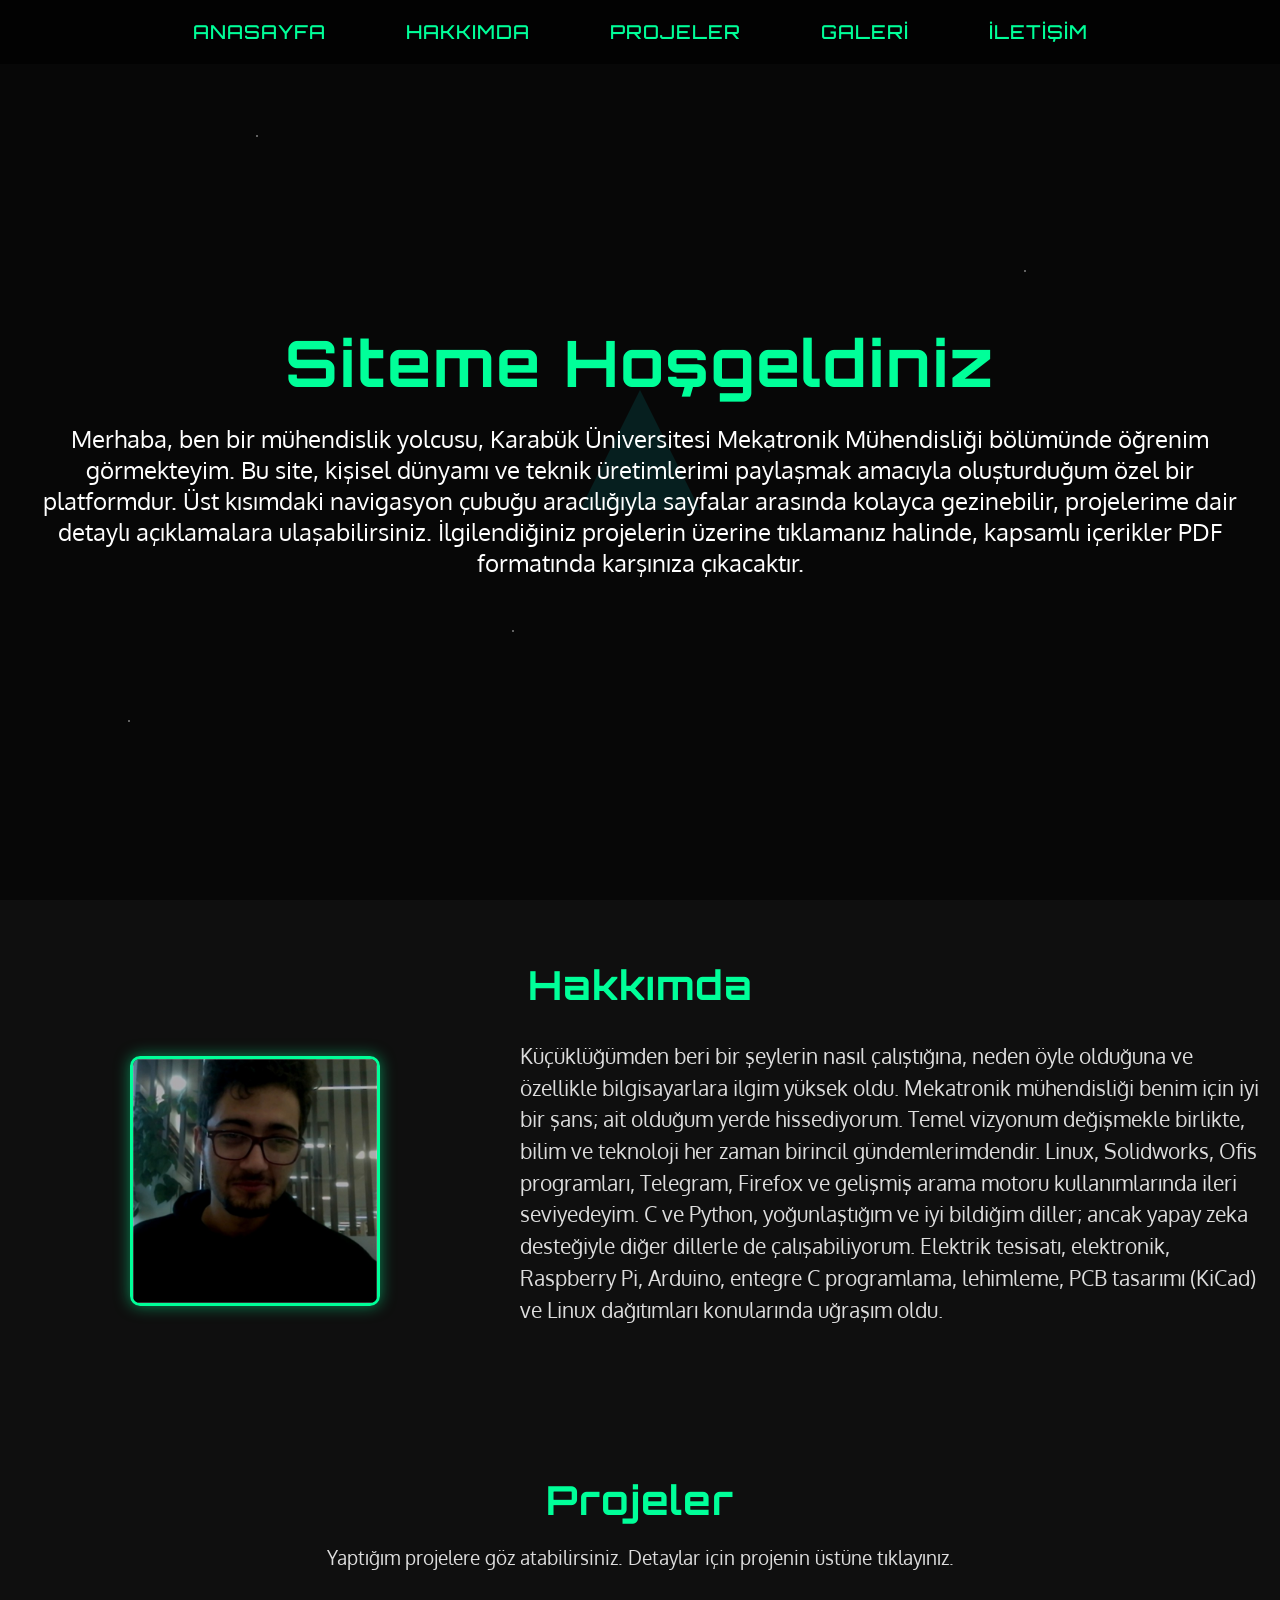
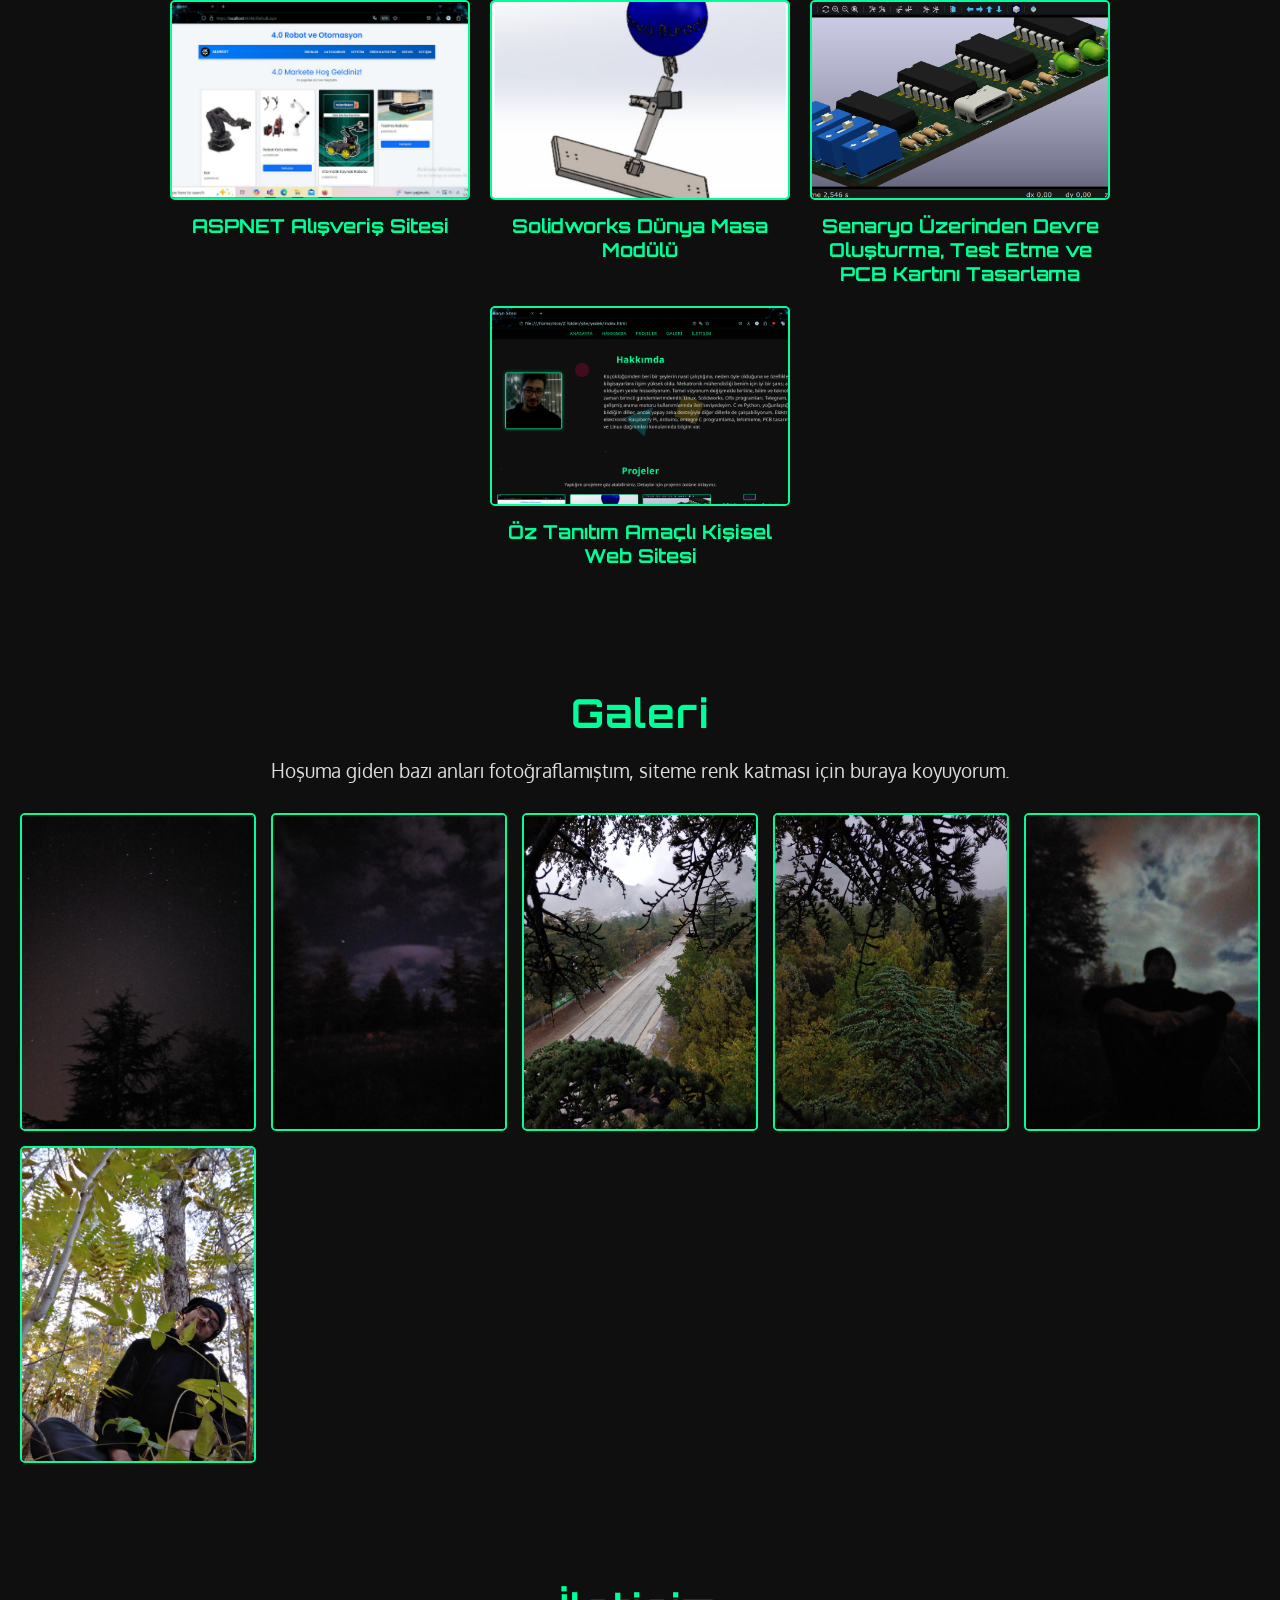
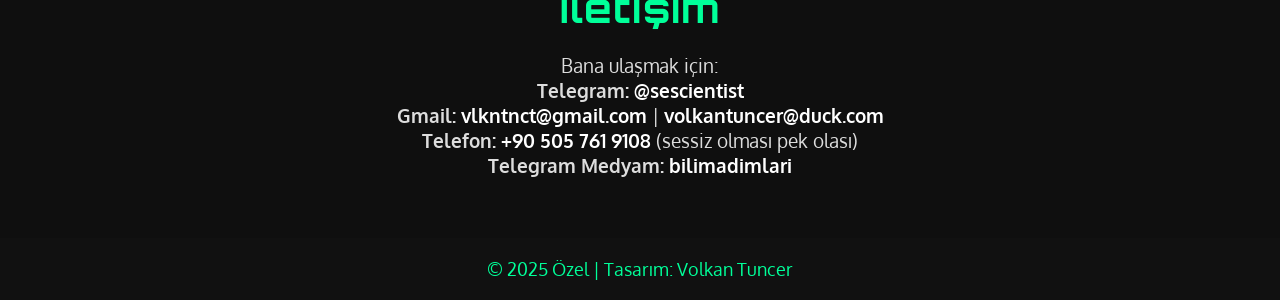
==== index.html @ f99bd0f8 "Update index.html k" ====
<!DOCTYPE html>
<html lang="tr">
<head>
  <meta charset="UTF-8">
  <meta name="viewport" content="width=device-width, initial-scale=1.0">
  <title>Volkanın Sitesi</title>
  <link rel="stylesheet" href="styles.css">
  <link href="https://fonts.googleapis.com/css2?family=Orbitron:wght@400;500;600&display=swap" rel="stylesheet">
  <link href="https://fonts.googleapis.com/css2?family=Oxygen:wght@400;700&display=swap" rel="stylesheet">

  <link rel="icon" type="image/png" href="/favicon-96x96.png" sizes="96x96" />
  <link rel="icon" type="image/svg+xml" href="/favicon.svg" />
  <link rel="shortcut icon" href="/favicon.ico" />
  <link rel="apple-touch-icon" sizes="180x180" href="/apple-touch-icon.png" />
  <link rel="manifest" href="/site.webmanifest" />

</head>

<body>
  <!-- Sabit arka plan -->
  <div class="background"></div>

  <!-- Particle Canvas: Ekstra hareketli efekt -->
  <canvas id="particle-canvas"></canvas>

  <!-- Yıldız efektleri -->
  <div class="stars-overlay">
    <div class="star" style="top: 15%; left: 20%;"></div>
    <div class="star" style="top: 30%; left: 80%;"></div>
    <div class="star" style="top: 70%; left: 40%;"></div>
    <div class="star" style="top: 50%; left: 60%;"></div>
    <div class="star" style="top: 80%; left: 10%;"></div>
  </div>

  <!-- Hareketli arka plan motifleri -->
  <div class="motif-container">
    <div class="motif motif1"></div>
    <div class="motif motif2"></div>
    <div class="motif motif3"></div>

    <div class="motif motif-triangle"></div>
  </div>

  <!-- Navigasyon Menüsü -->
  <nav class="navbar">
    <ul>
      <li><a href="#home">Anasayfa</a></li>
      <li><a href="#about">Hakkımda</a></li>
      <li><a href="#projects">Projeler</a></li>
      <li><a href="#gallery">Galeri</a></li>
      <li><a href="#contact">İletişim</a></li>
    </ul>
  </nav>

  <!-- İçerik Bölümleri -->
  <section id="home" class="hero-section">
    <div class="hero-content">
      <h1>Siteme Hoşgeldiniz</h1>
      <p>Merhaba, ben bir mühendislik yolcusu, Karabük Üniversitesi Mekatronik Mühendisliği bölümünde öğrenim görmekteyim. Bu site, kişisel dünyamı ve teknik üretimlerimi paylaşmak amacıyla oluşturduğum özel bir platformdur. Üst kısımdaki navigasyon çubuğu aracılığıyla sayfalar arasında kolayca gezinebilir, projelerime dair detaylı açıklamalara ulaşabilirsiniz. İlgilendiğiniz projelerin üzerine tıklamanız halinde, kapsamlı içerikler PDF formatında karşınıza çıkacaktır.</p>
    </div>
  </section>

  <section id="about" class="section">
    <div class="section-content">
      <h2>Hakkımda</h2>
      <div class="about-content">
        <div class="about-image">
          <img src="regular-me.png" alt="Regular Me">
        </div>
        <div class="about-text">
          <p>
            Küçüklüğümden beri bir şeylerin nasıl çalıştığına, neden öyle olduğuna ve özellikle bilgisayarlara ilgim yüksek oldu. Mekatronik mühendisliği benim için iyi bir şans; ait olduğum yerde hissediyorum. Temel vizyonum değişmekle birlikte, bilim ve teknoloji her zaman birincil gündemlerimdendir. Linux, Solidworks, Ofis programları, Telegram, Firefox ve gelişmiş arama motoru kullanımlarında ileri seviyedeyim. C ve Python, yoğunlaştığım ve iyi bildiğim diller; ancak yapay zeka desteğiyle diğer dillerle de çalışabiliyorum. Elektrik tesisatı, elektronik, Raspberry Pi, Arduino, entegre C programlama, lehimleme, PCB tasarımı (KiCad) ve Linux dağıtımları konularında uğraşım oldu.
          </p>
        </div>
      </div>
    </div>
  </section>

  <section id="projects" class="section">
    <div class="section-content">
      <h2>Projeler</h2>
      <p>Yaptığım projelere göz atabilirsiniz. Detaylar için projenin üstüne tıklayınız.</p>
      <div class="project-gallery">
        <div class="project-item">
          <a href="https://drive.google.com/file/d/1a4eEqXV9FGuMaSSOHsUudA26Zj7X0qdJ/view?usp=drive_link">
            <img src="project1.png" alt="Proje 1">
            <h3>ASPNET Alışveriş Sitesi</h3>
          </a>
        </div>
        <div class="project-item">
          <a href="https://drive.google.com/file/d/1s5BJAhkzm5b6BI0c7Kp7ggJG6ansThDJ/view?usp=drive_link">
            <img src="project2.png" alt="Proje 2">
            <h3>Solidworks Dünya Masa Modülü </h3>
          </a>
        </div>
        <div class="project-item">
          <a href="https://drive.google.com/file/d/1f4_LyKfQD4lauX7zIh-Dn9c8HvD6KTgF/view?usp=sharing">
            <img src="project3.png" alt="Proje 3">
            <h3>Senaryo Üzerinden Devre Oluşturma, Test Etme ve PCB Kartını Tasarlama</h3>
          </a>
        </div>
        <div class="project-item">
          <a href="">
            <img src="project4.png" alt="Proje 4">
            <h3>Öz Tanıtım Amaçlı Kişisel Web Sitesi</h3>
          </a>
        </div>
      </div>
    </div>
  </section>

  <section id="gallery" class="section">
    <div class="section-content">
      <h2>Galeri</h2>
      <p>Hoşuma giden bazı anları fotoğraflamıştım, siteme renk katması için buraya koyuyorum.</p>
      <div class="gallery-grid">
        <div class="gallery-item">
          <a href="gallery1.jpg" target="_blank">
            <img src="gallery1.jpg" alt="Galeri 1">
          </a>
        </div>
        <div class="gallery-item">
          <a href="gallery2.jpg" target="_blank">
            <img src="gallery2.jpg" alt="Galeri 2">
          </a>
        </div>
        <div class="gallery-item">
          <a href="gallery3.jpg" target="_blank">
            <img src="gallery3.jpg" alt="Galeri 3">
          </a>
        </div>
        <div class="gallery-item">
          <a href="gallery4.jpg" target="_blank">
            <img src="gallery4.jpg" alt="Galeri 4">
          </a>
        </div>
        <div class="gallery-item">
          <a href="gallery5.jpg" target="_blank">
            <img src="gallery5.jpg" alt="Galeri 5">
          </a>
        </div>
        <div class="gallery-item">
          <a href="gallery6.jpg" target="_blank">
            <img src="gallery6.jpg" alt="Galeri 6">
          </a>
        </div>
      </div>
    </div>
  </section>

  <section id="contact" class="section">
    <div class="section-content">
      <h2>İletişim</h2>
    <p>
      Bana ulaşmak için:<br>
      <strong>Telegram:</strong> <a href="https://t.me/sescientist" style="color: white; font-weight: bold;">@sescientist</a><br>
      <strong>Gmail:</strong> <a href="mailto:vlkntnct@gmail.com" style="color: white; font-weight: bold;">vlkntnct@gmail.com</a> | <a href="mailto:volkantuncer@duck.com" style="color: white; font-weight: bold;">volkantuncer@duck.com</a><br>
      <strong>Telefon:</strong> <a href="tel:+905057619108" style="color: white; font-weight: bold;">+90 505 761 9108</a> (sessiz olması pek olası)<br>

      <strong>Telegram Medyam:</strong> <a href="https://t.me/bilimadimlari" style="color: white; font-weight: bold;">bilimadimlari</a>
    </p>

    </div>
  </section>

  <footer>
    <p>&copy; 2025 Özel | Tasarım: Volkan Tuncer</p>
  </footer>

  <script src="scripts.js"></script>
</body>
</html>
---- styles.css ----
/* Genel Ayarlar */

html {
  scroll-behavior: smooth;
  overflow-x: hidden;


}
* {
  margin: 0;
  padding: 0;
  box-sizing: border-box;
}
body {

  background-color: #0f0f0f;
  font-family: 'Oxygen', sans-serif;

  color: #fff;
  overflow-x: hidden;
}
h1 {
  font-size: 2.5em; /* İstediğiniz boyutu buraya yazın */
  font-size: 2.5em; /* Boyutu ayarlayın */
  padding: 0 20px; /* Kenar boşlukları ekleyin */
  margin: 0; /* Varsayılan margin'i sıfırlayın */
  overflow: hidden; /* Taşmayı önlemek için */
}
h1, h2, h3, h4, h5, h6 {
  font-family: 'Orbitron', sans-serif; /* Orbitron fontu kullanılıyor */
}
.navbar {

  overflow-x: auto;
  white-space: nowrap;
  -webkit-overflow-scrolling: touch;
  background-color: rgba(0, 0, 0, 0.7); /* Gerekirse arka plan *

  position: fixed;
  top: 0;
  left: 0;
  width: 100%;
  background-color: rgba(0, 0, 0, 0.7);
  padding: 10px 20px; /* Yeterli padding ekleyin */
  z-index: 10;
  overflow: hidden; /* Taşmayı önlemek için *//
}

.navbar ul {

  display: inline-flex;
  padding: 0;
  margin: 0;
  list-style: none;
}

.navbar li {
  flex: 0 0 auto;
  padding: 10px 20px;
}


.navbar a {
  color: white;
  text-decoration: none;
  font-family: 'Orbitron', sans-serif; /* Orbitron fontu kullanılıyor */
  font-weight: 500;
}

/* Katman Sıralaması:
 *  Arka plan: -4, Partiküller: -3, Yıldızlar: -2, Motifler: -1 */
.gallery-card {
  transition: transform 0.3s ease, z-index 0s;
  cursor: pointer;
  z-index: 1;
}
a {
  text-decoration: none;
}
/* Gallery Item Hover Effect */
img {
  transition: transform 0.3s ease; /* Efekt süresi */
}

img:hover {
  transform: scale(1.1); /* Resmi %10 büyütme */
  cursor: pointer; /* Fareyi üzerine getirdiğinizde el simgesi */
}


.gallery-card.expanded {
  transform: scale(1.7);
  z-index: 999;
}
.background {
  position: fixed;
  top: 0;
  left: 0;
  width: 100%;
  height: 100%;
  background: url('cyberpunk-background.jpg') no-repeat center center/cover;
  filter: blur(8px);
  z-index: -4;
}
#particle-canvas {
position: fixed;
top: 0;
left: 0;
width: 100%;
height: 100%;
z-index: -3;
}
.stars-overlay {
  position: fixed;
  top: 0;
  left: 0;
  width: 100%;
  height: 100%;
  pointer-events: none;
  z-index: -2;
  background: transparent;
}
.star {
  position: absolute;
  width: 2px;
  height: 2px;
  background-color: white;
  border-radius: 50%;
}

/* Hareketli Motifler */
.motif-container {
  position: fixed;
  top: 0;
  left: 0;
  width: 100%;
  height: 100%;
  pointer-events: none;
  z-index: -1;
}
.motif {
  position: absolute;
  opacity: 0.2;
}

/* Motif animasyonları: */
.motif1 {
  width: 80px;
  height: 80px;
  border: 2px solid #ff99cc;
  border-radius: 50%;/* Çember */
  top: 10%;
  left: -100px;
  animation: moveMotif1 25s linear infinite;
}
@keyframes moveMotif1 {
  0% { transform: translateX(0); }
  50% { transform: translateX(120vw) scale(1.1); }
  100% { transform: translateX(0) scale(1); }
}
/* (Diğer motif animasyonlarını renk geçişleri, ölçek ve döndürme efektleri ekleyerek çeşitlendirebilirsiniz) */
.motif2 {
  width: 60px;
  height: 60px;
  background-color: #ff0066;
  border-radius: 50%; /* Daire */
  top: 20%;
  left: -60px;
  animation: moveMotif2 30s linear infinite;
}
@keyframes moveMotif2 {
  0% { transform: translateX(0); }
  50% { transform: translateX(120vw) scale(1.2); }
  100% { transform: translateX(0) scale(1); }
}

.motif3 {
  width: 100px;
  height: 100px;
  background-color: #ffcc00;
  border-radius: 0; /* Kare */
  top: 40%;
  left: -100px;
  animation: moveMotif3 20s linear infinite;
}
@keyframes moveMotif3 {
  0% { transform: translateX(0); }
  50% { transform: translateX(120vw) rotate(360deg); }
  100% { transform: translateX(0); }
}

.motif4 {
  width: 80px;
  height: 80px;
  background-color: #00ccff;
  border-radius: 50%; /* Yuvarlak */
  top: 60%;
  left: -80px;
  animation: moveMotif4 25s linear infinite;
}
.motif-triangle {
  width: 120px;
  height: 120px;
  background: #00ffff;
  clip-path: polygon(50% 0%, 100% 100%, 0% 100%);/* Üçgen */
  position: absolute;
  top: 50%;
  left: 50%;
  transform: translate(-50%, -50%) rotate(0deg);
  animation: rotateTriangle 5s linear infinite;
  pointer-events: none;
  filter: drop-shadow(0 0 10px rgba(0, 255, 153, 0.8))
  drop-shadow(0 0 20px rgba(0, 255, 153, 0.6))
  drop-shadow(0 0 30px rgba(0, 255, 153, 0.4)); /* Neon ışık efekti */
  transform-origin: 50% 66.67%;
}

@keyframes rotateTriangle {
  0% { transform: translate(-50%, -50%) rotate(0deg); }
  100% { transform: translate(-50%, -50%) rotate(360deg); }
}


/* Navigasyon Menüsü */
/* Navigasyon Menüsü */
.navbar {
  position: fixed;
  top: 0;
  left: 0;
  width: 100%;
  background-color: rgba(0, 0, 0, 0.7);
  padding: 10px;
  z-index: 10;
  overflow-x: auto; /* Yatay kaydırma çubuğu */
  scrollbar-width: thin;
  scrollbar-color: #00ff99 transparent;
}

.navbar ul {
  display: flex;
  justify-content: center; /* Masaüstünde ortalı tut */
  list-style: none;
  white-space: nowrap;     /* Satır atlamayı engeller */
  flex-wrap: nowrap;       /* Alt satıra geçmesin */
  min-width: max-content;  /* Tüm içeriği kapsasın */
  margin: 0 auto;          /* Ortalamayı destekle */
}

.navbar ul li {
  margin: 0 20px;
  min-width: max-content; /* "Hakkımda" gibi uzun yazılar kırpılmasın */
}

.navbar ul li a {
  display: inline-block;
  color: #00ff99;
  text-decoration: none;
  font-size: 1.2em;
  text-transform: uppercase;
  letter-spacing: 1px;
  transition: color 0.3s;
  white-space: nowrap; /* Yazı tek satırda kalsın */
  overflow: visible;
}

.navbar ul li a:hover {
  color: #fff;
}


/* Hero Bölümü */
.hero-section {
  height: 100vh;
  display: flex;
  justify-content: center;
  align-items: center;
  text-align: center;
  background: rgba(0, 0, 0, 0.5);
  padding: 40px;
  opacity: 0;
  transform: translateY(50px);
  animation: fadeInUp 1.5s forwards;
}

.hero-content h1 {
  font-size: 4em;
  color: #00ff99;
  letter-spacing: 2px;
}

.hero-content p {
  font-size: 1.5em;
  color: #fff;
  margin-top: 20px;
}

/* Mobil cihazlar için ayarlamalar */
@media (max-width: 768px) {
  .hero-section {
    padding: 20px; /* Daha az padding */
  }

  .hero-content h1 {
    font-size: 2.5em; /* Daha küçük başlık boyutu */
  }

  .hero-content p {
    font-size: 1.3em; /* Daha küçük paragraf boyutu */
  }
}

@media (max-width: 480px) {
  .hero-content h1 {
    font-size: 2.5em; /* Daha da küçük başlık boyutu */
  }

  .hero-content p {
    font-size: 1.3em; /* Daha da küçük paragraf boyutu */
  }
}

/* Diğer Sayfa Bölümleri */
.section {
  padding: 60px 20px;
  text-align: center;
  opacity: 0;
  transform: translateY(30px);
  animation: fadeInSection 1.5s forwards;
  animation-delay: 0.3s;
}
.section h2 {
  font-size: 2.5em;
  color: #00ff99;
  margin-bottom: 20px;
  letter-spacing: 1px;
}
.section p {
  font-size: 1.2em;
  color: #ddd;
}

/* Footer */
footer {
  padding: 20px;
  text-align: center;
  background-color: #111;
  color: #00ff99;
  font-size: 1.1em;
}

/* Geçiş Animasyonları */
@keyframes fadeInUp {
  from { opacity: 0; transform: translateY(50px); }
  to { opacity: 1; transform: translateY(0); }
}
@keyframes fadeInSection {
  from { opacity: 0; transform: translateY(30px); }
  to { opacity: 1; transform: translateY(0); }
}

/* Pulse Animasyonu */
@keyframes keyPulse {
  0% { transform: scale(1); opacity: 1; }
  50% { transform: scale(1.05); opacity: 0.8; }
  100% { transform: scale(1); opacity: 1; }
}
body.key-press {
  animation: keyPulse 0.3s ease-out;
}

/* About Bölümü: Resim ve Metin Yan Yana */
.about-content {
  display: flex;
  flex-wrap: wrap;
  justify-content: center;
  align-items: center;
  gap: 30px;
  margin: 30px 0;
}
.about-image {
  flex: 1 1 250px;
  text-align: center;
}
.about-image img {
  width: 250px;
  border: 3px solid #00ff99;
  border-radius: 10px;
  box-shadow: 0 0 15px rgba(0, 255, 153, 0.5);
}
.about-text {
  flex: 2 1 300px;
  text-align: left;
  font-size: 1.1em;
  line-height: 1.5;
}

/* Proje Galerisi */
.project-gallery {
  display: flex;
  justify-content: center;
  flex-wrap: wrap;
  gap: 20px;
  margin-top: 30px;
}
.project-image {
  width: 300px;
  height: 200px;
  overflow: hidden;
  border: 2px solid #00ff99;
  border-radius: 5px;
}
.project-image img {
  width: 100%;
  height: 100%;
  object-fit: cover;
}

/* Galeri Bölümü */
.gallery-grid {
  display: grid;
  grid-template-columns: repeat(auto-fit, minmax(200px, 1fr));
  gap: 15px;
  margin-top: 30px;
}
.gallery-item {
  overflow: hidden;
  border: 2px solid #00ff99;
  border-radius: 5px;
}
.gallery-item img {
  width: 100%;
  height: 100%;
  object-fit: cover;
}


.project-gallery {
  display: flex;
  justify-content: center;
  flex-wrap: wrap;
  gap: 20px;
  margin-top: 30px;
}
.project-item {
  width: 300px;
  text-align: center;
}
.project-item img {
  width: 100%;
  height: 200px;
  object-fit: cover;
  border: 2px solid #00ff99;
  border-radius: 5px;
}
.project-item h3 {
  margin-top: 10px;
  color: #00ff99;
  font-size: 1.2em;
}

/* Sayfadaki tüm <a> etiketlerine hover efekti ekle */
/* Sayfadaki tüm <a> etiketlerine hover efekti ekle */
a:hover {

  text-shadow: 0 0 10px #ffaaaa;
}
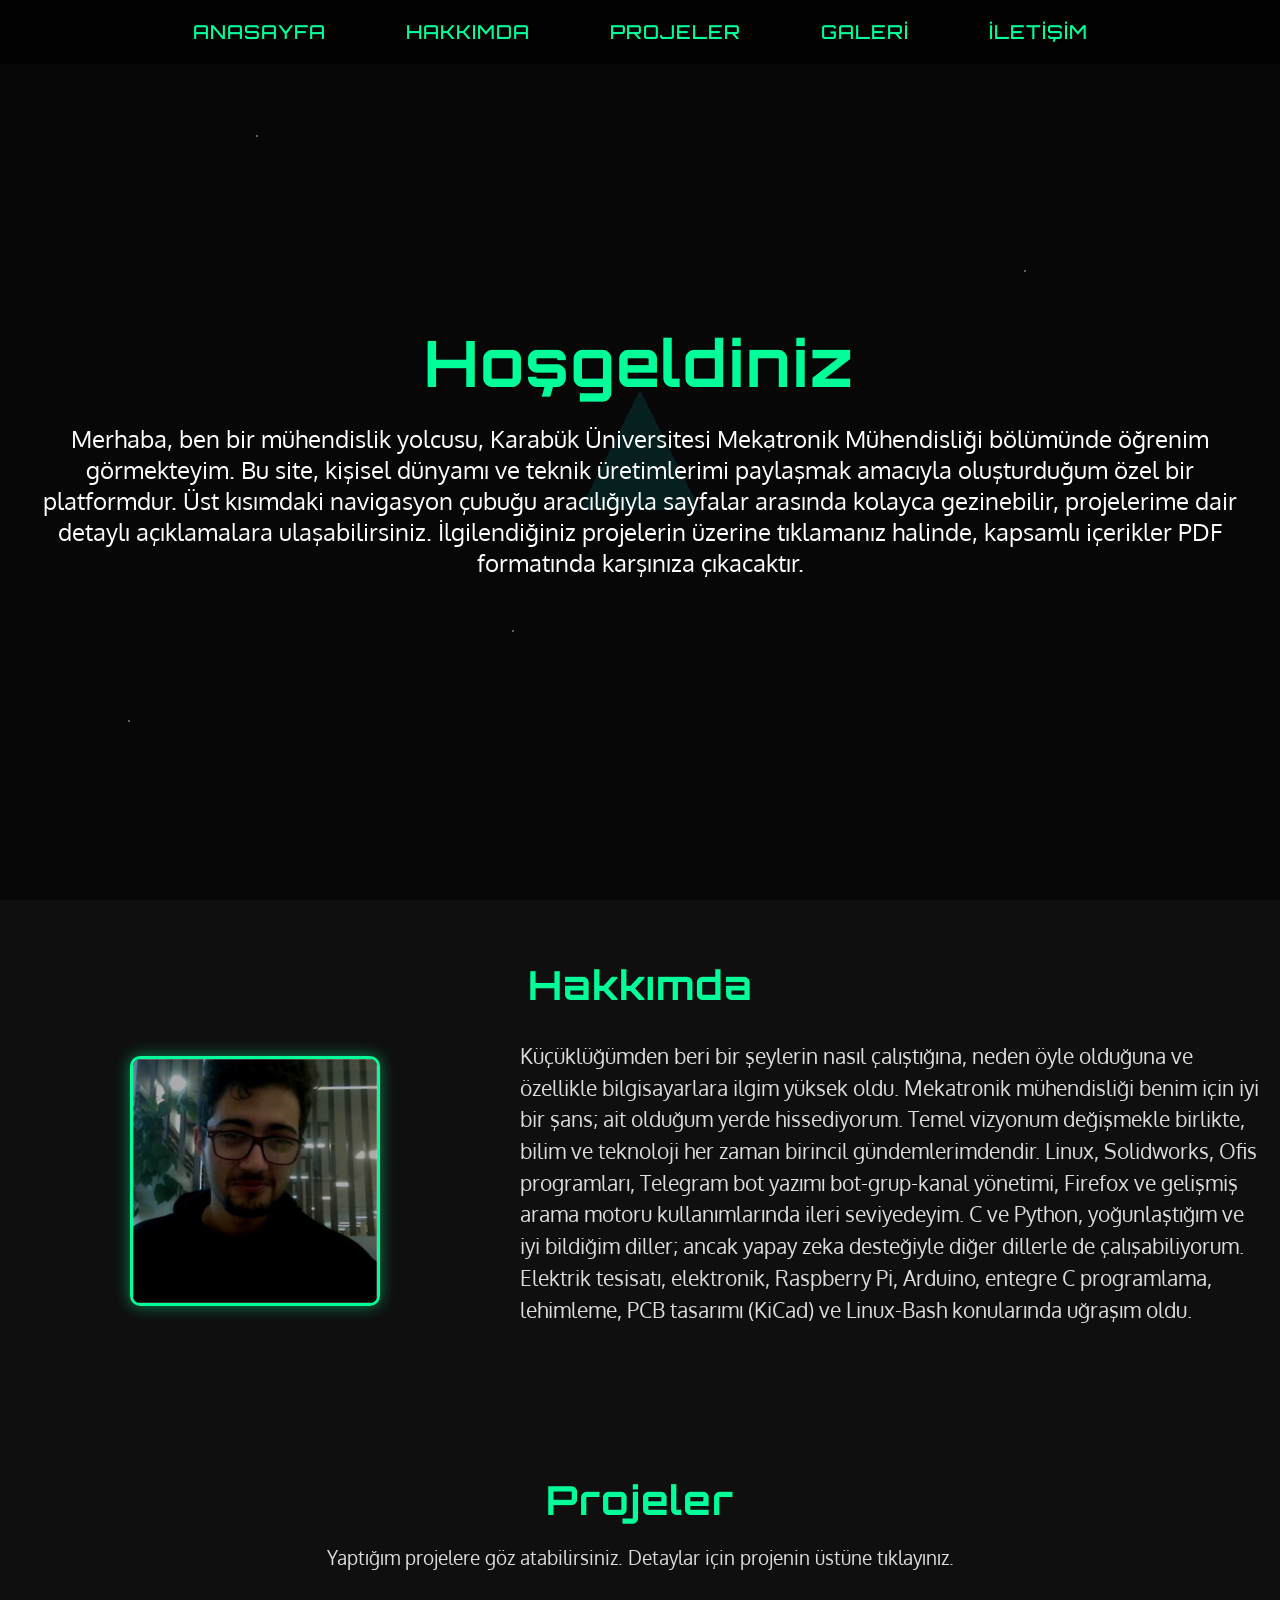
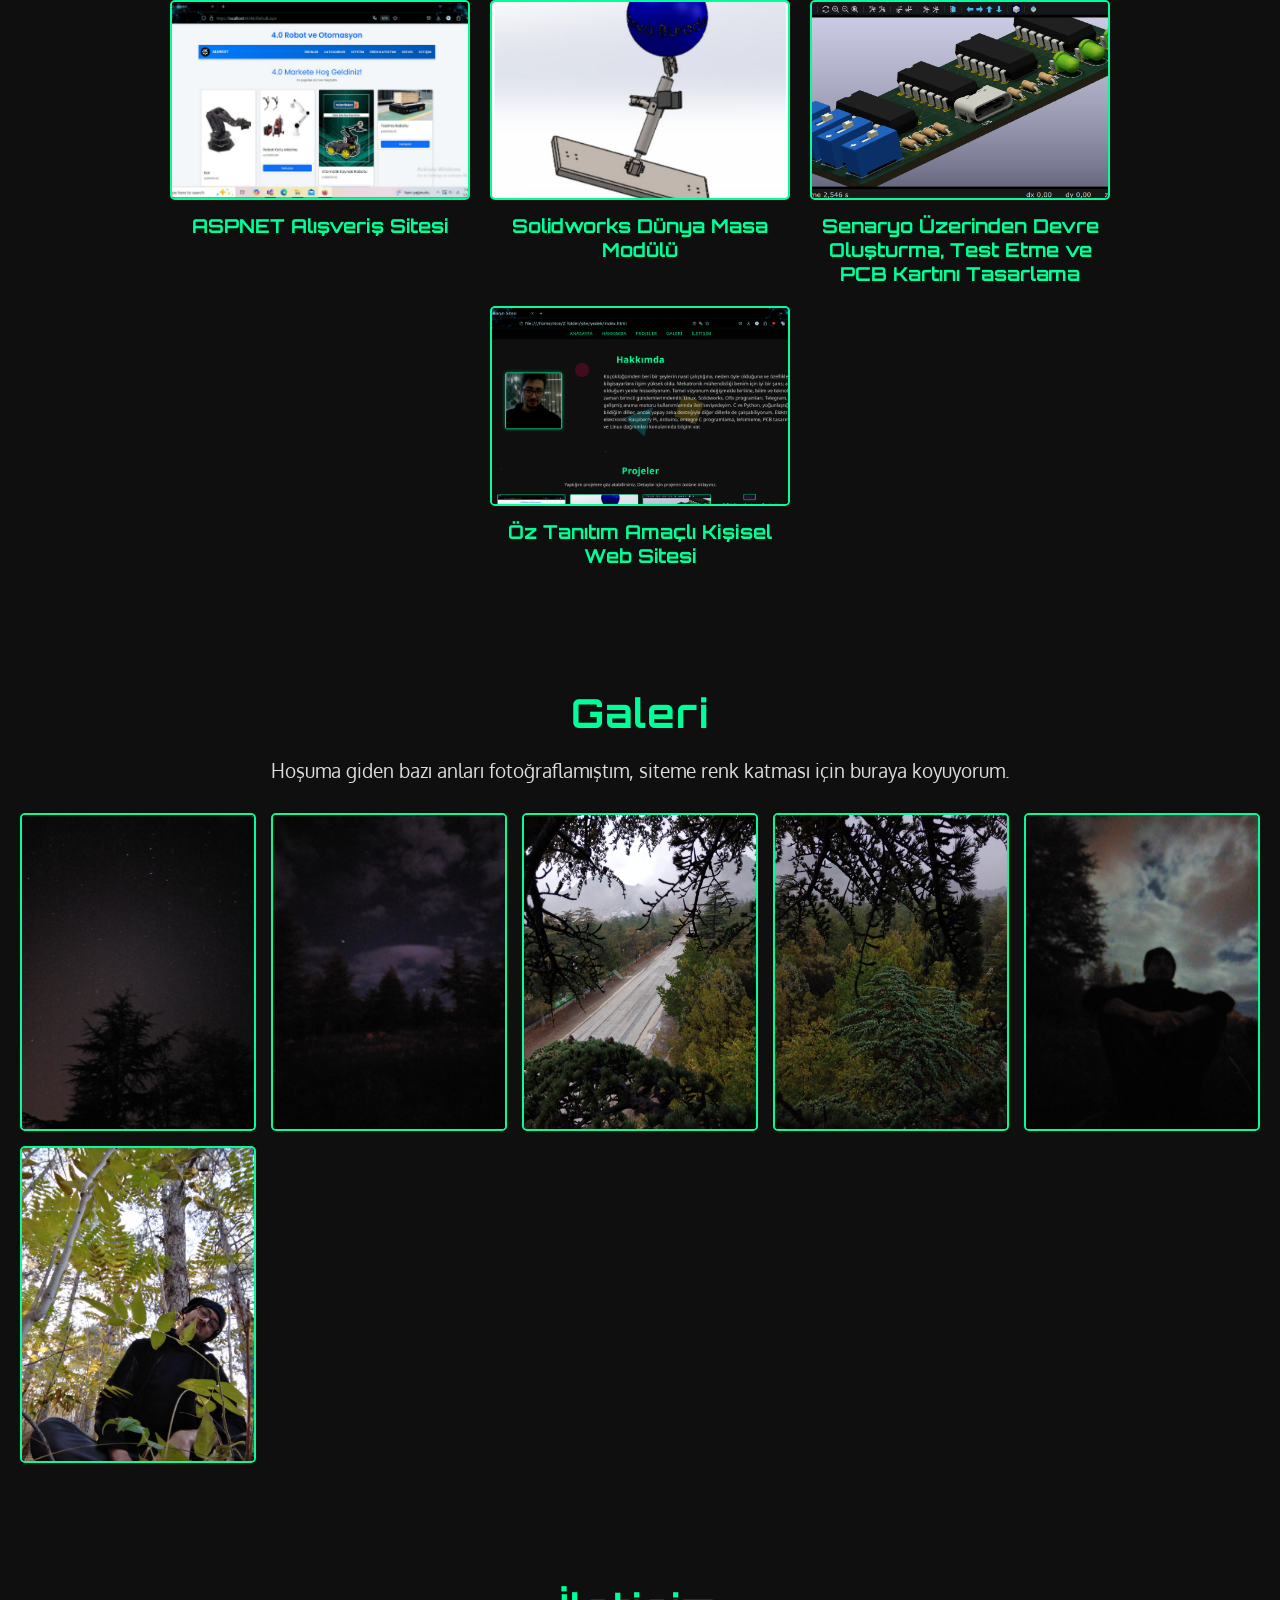
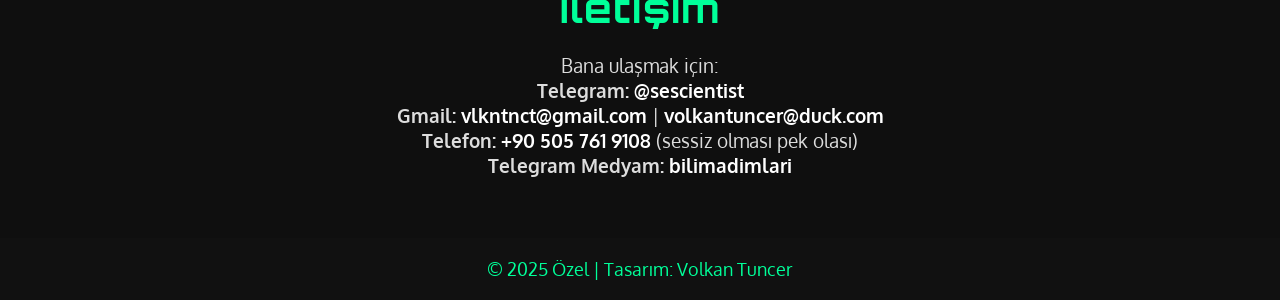
==== commit b78e143e: "Update index.html" ====
--- a/index.html
+++ b/index.html
@@ -55,7 +55,7 @@
   <!-- İçerik Bölümleri -->
   <section id="home" class="hero-section">
     <div class="hero-content">
-      <h1>Siteme Hoşgeldiniz</h1>
+      <h1>Hoşgeldiniz</h1>
       <p>Merhaba, ben bir mühendislik yolcusu, Karabük Üniversitesi Mekatronik Mühendisliği bölümünde öğrenim görmekteyim. Bu site, kişisel dünyamı ve teknik üretimlerimi paylaşmak amacıyla oluşturduğum özel bir platformdur. Üst kısımdaki navigasyon çubuğu aracılığıyla sayfalar arasında kolayca gezinebilir, projelerime dair detaylı açıklamalara ulaşabilirsiniz. İlgilendiğiniz projelerin üzerine tıklamanız halinde, kapsamlı içerikler PDF formatında karşınıza çıkacaktır.</p>
     </div>
   </section>
@@ -69,7 +69,7 @@
         </div>
         <div class="about-text">
           <p>
-            Küçüklüğümden beri bir şeylerin nasıl çalıştığına, neden öyle olduğuna ve özellikle bilgisayarlara ilgim yüksek oldu. Mekatronik mühendisliği benim için iyi bir şans; ait olduğum yerde hissediyorum. Temel vizyonum değişmekle birlikte, bilim ve teknoloji her zaman birincil gündemlerimdendir. Linux, Solidworks, Ofis programları, Telegram, Firefox ve gelişmiş arama motoru kullanımlarında ileri seviyedeyim. C ve Python, yoğunlaştığım ve iyi bildiğim diller; ancak yapay zeka desteğiyle diğer dillerle de çalışabiliyorum. Elektrik tesisatı, elektronik, Raspberry Pi, Arduino, entegre C programlama, lehimleme, PCB tasarımı (KiCad) ve Linux dağıtımları konularında uğraşım oldu.
+            Küçüklüğümden beri bir şeylerin nasıl çalıştığına, neden öyle olduğuna ve özellikle bilgisayarlara ilgim yüksek oldu. Mekatronik mühendisliği benim için iyi bir şans; ait olduğum yerde hissediyorum. Temel vizyonum değişmekle birlikte, bilim ve teknoloji her zaman birincil gündemlerimdendir. Linux, Solidworks, Ofis programları, Telegram bot yazımı bot-grup-kanal yönetimi, Firefox ve gelişmiş arama motoru kullanımlarında ileri seviyedeyim. C ve Python, yoğunlaştığım ve iyi bildiğim diller; ancak yapay zeka desteğiyle diğer dillerle de çalışabiliyorum. Elektrik tesisatı, elektronik, Raspberry Pi, Arduino, entegre C programlama, lehimleme, PCB tasarımı (KiCad) ve Linux-Bash konularında uğraşım oldu.
           </p>
         </div>
       </div>
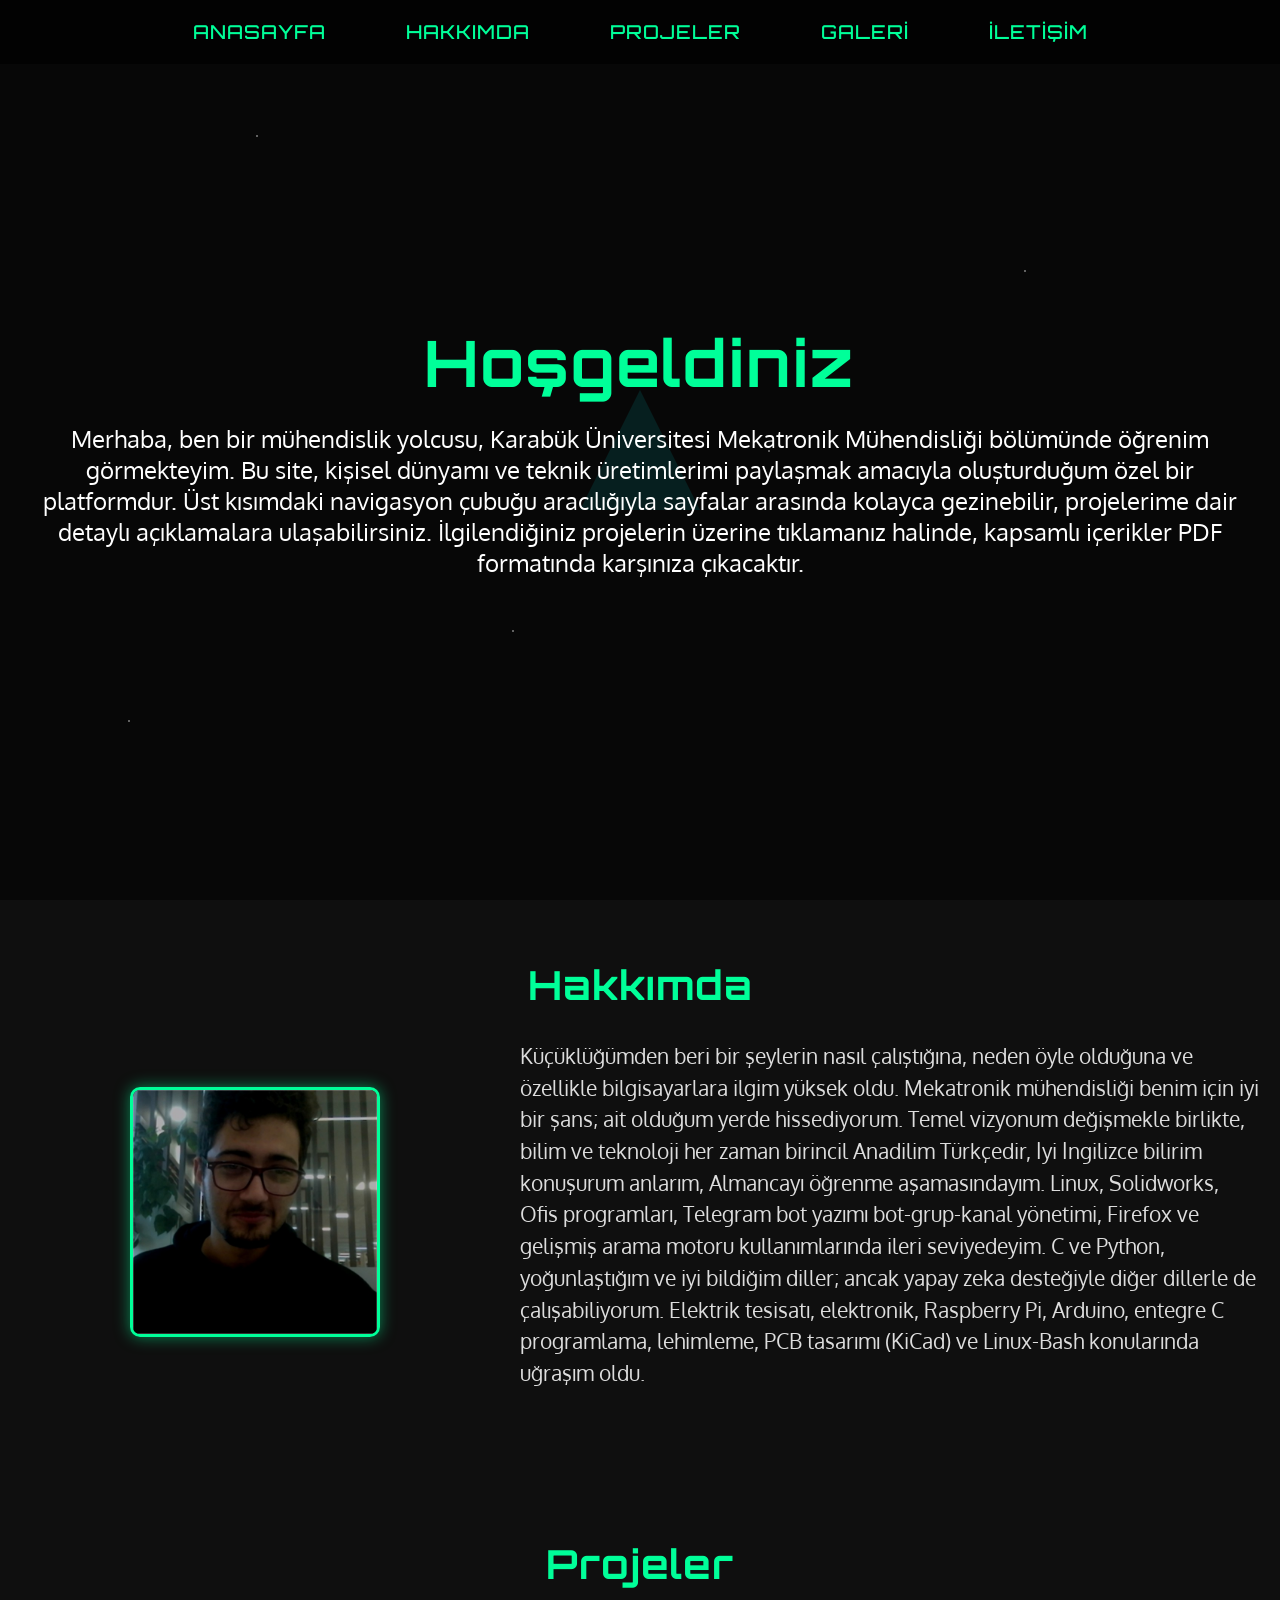
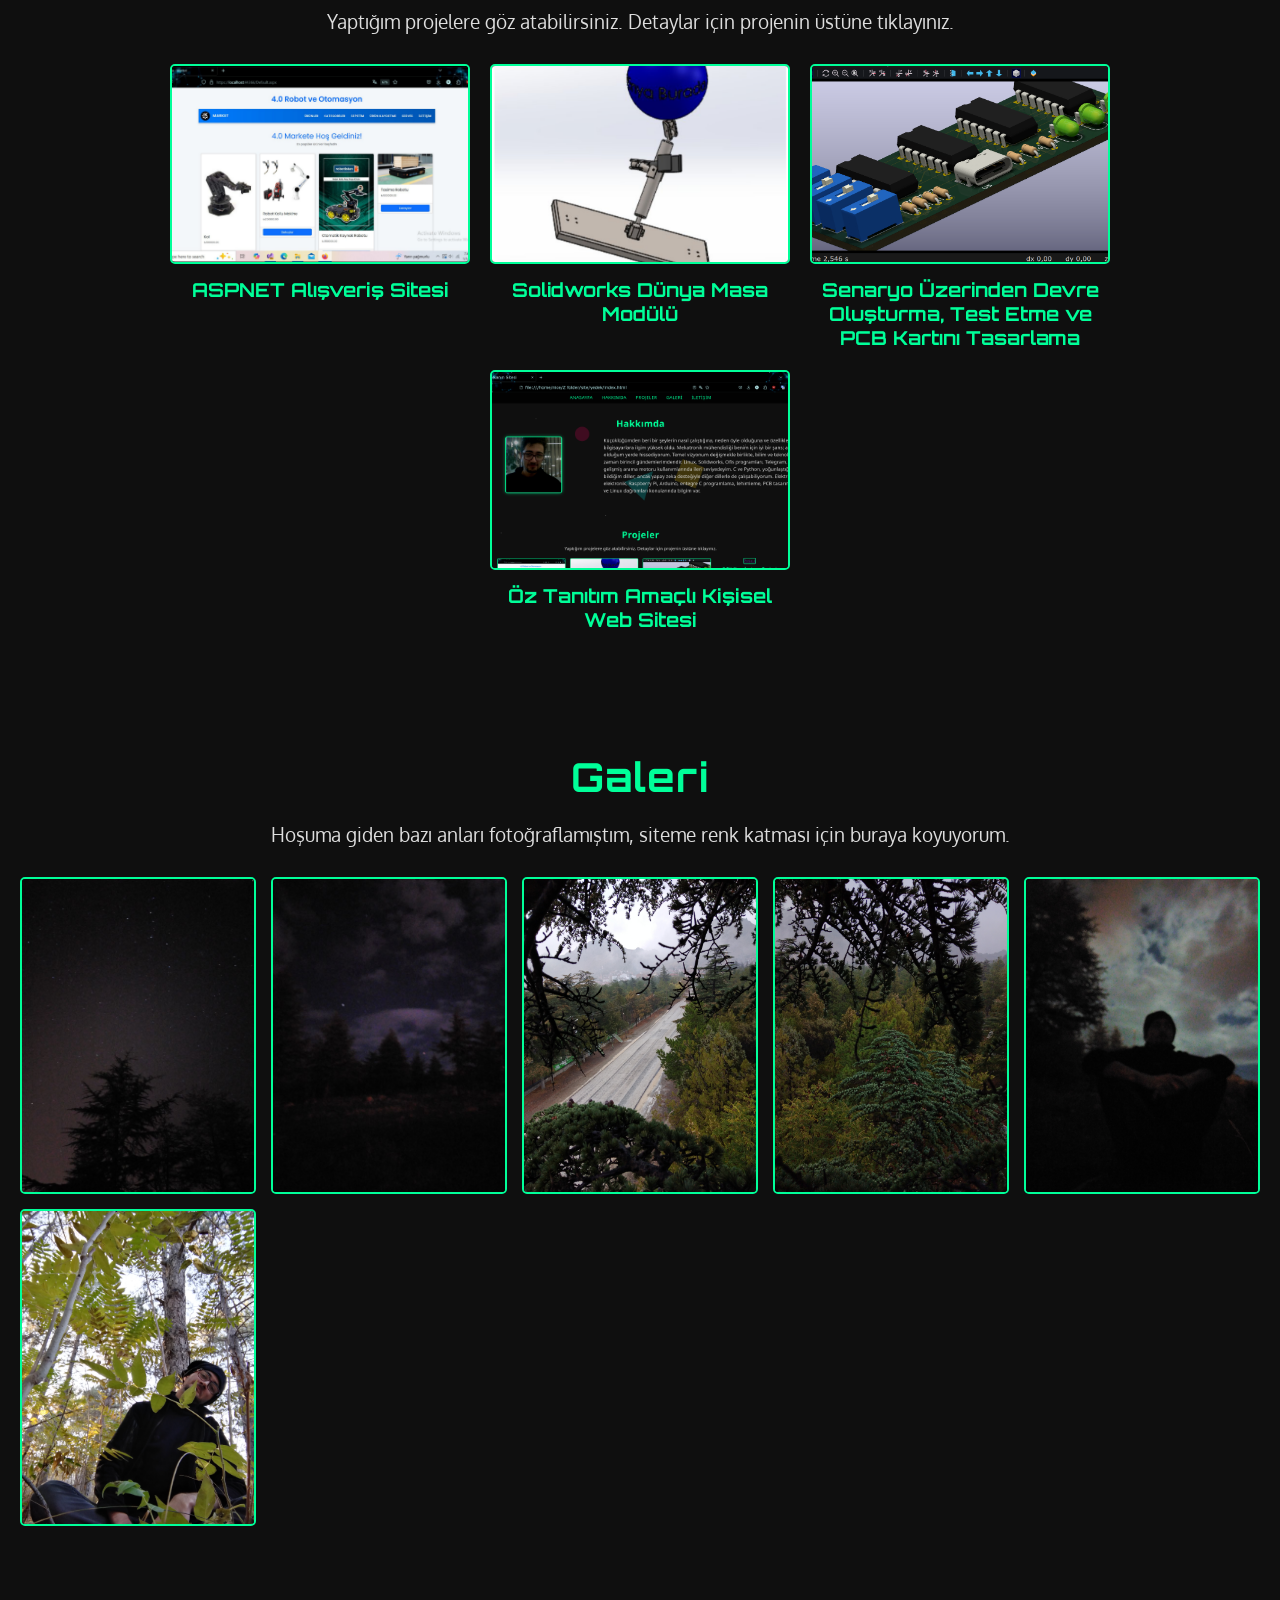
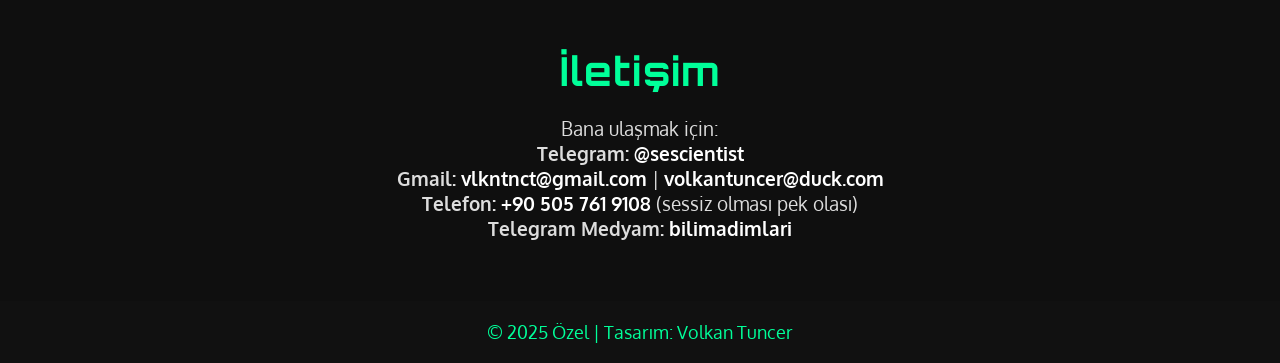
==== commit 32eb57f8: "Update index.html" ====
--- a/index.html
+++ b/index.html
@@ -69,7 +69,7 @@
         </div>
         <div class="about-text">
           <p>
-            Küçüklüğümden beri bir şeylerin nasıl çalıştığına, neden öyle olduğuna ve özellikle bilgisayarlara ilgim yüksek oldu. Mekatronik mühendisliği benim için iyi bir şans; ait olduğum yerde hissediyorum. Temel vizyonum değişmekle birlikte, bilim ve teknoloji her zaman birincil gündemlerimdendir. Linux, Solidworks, Ofis programları, Telegram bot yazımı bot-grup-kanal yönetimi, Firefox ve gelişmiş arama motoru kullanımlarında ileri seviyedeyim. C ve Python, yoğunlaştığım ve iyi bildiğim diller; ancak yapay zeka desteğiyle diğer dillerle de çalışabiliyorum. Elektrik tesisatı, elektronik, Raspberry Pi, Arduino, entegre C programlama, lehimleme, PCB tasarımı (KiCad) ve Linux-Bash konularında uğraşım oldu.
+            Küçüklüğümden beri bir şeylerin nasıl çalıştığına, neden öyle olduğuna ve özellikle bilgisayarlara ilgim yüksek oldu. Mekatronik mühendisliği benim için iyi bir şans; ait olduğum yerde hissediyorum. Temel vizyonum değişmekle birlikte, bilim ve teknoloji her zaman birincil Anadilim Türkçedir, İyi İngilizce bilirim konuşurum anlarım, Almancayı öğrenme aşamasındayım. Linux, Solidworks, Ofis programları, Telegram bot yazımı bot-grup-kanal yönetimi, Firefox ve gelişmiş arama motoru kullanımlarında ileri seviyedeyim. C ve Python, yoğunlaştığım ve iyi bildiğim diller; ancak yapay zeka desteğiyle diğer dillerle de çalışabiliyorum. Elektrik tesisatı, elektronik, Raspberry Pi, Arduino, entegre C programlama, lehimleme, PCB tasarımı (KiCad) ve Linux-Bash konularında uğraşım oldu.
           </p>
         </div>
       </div>
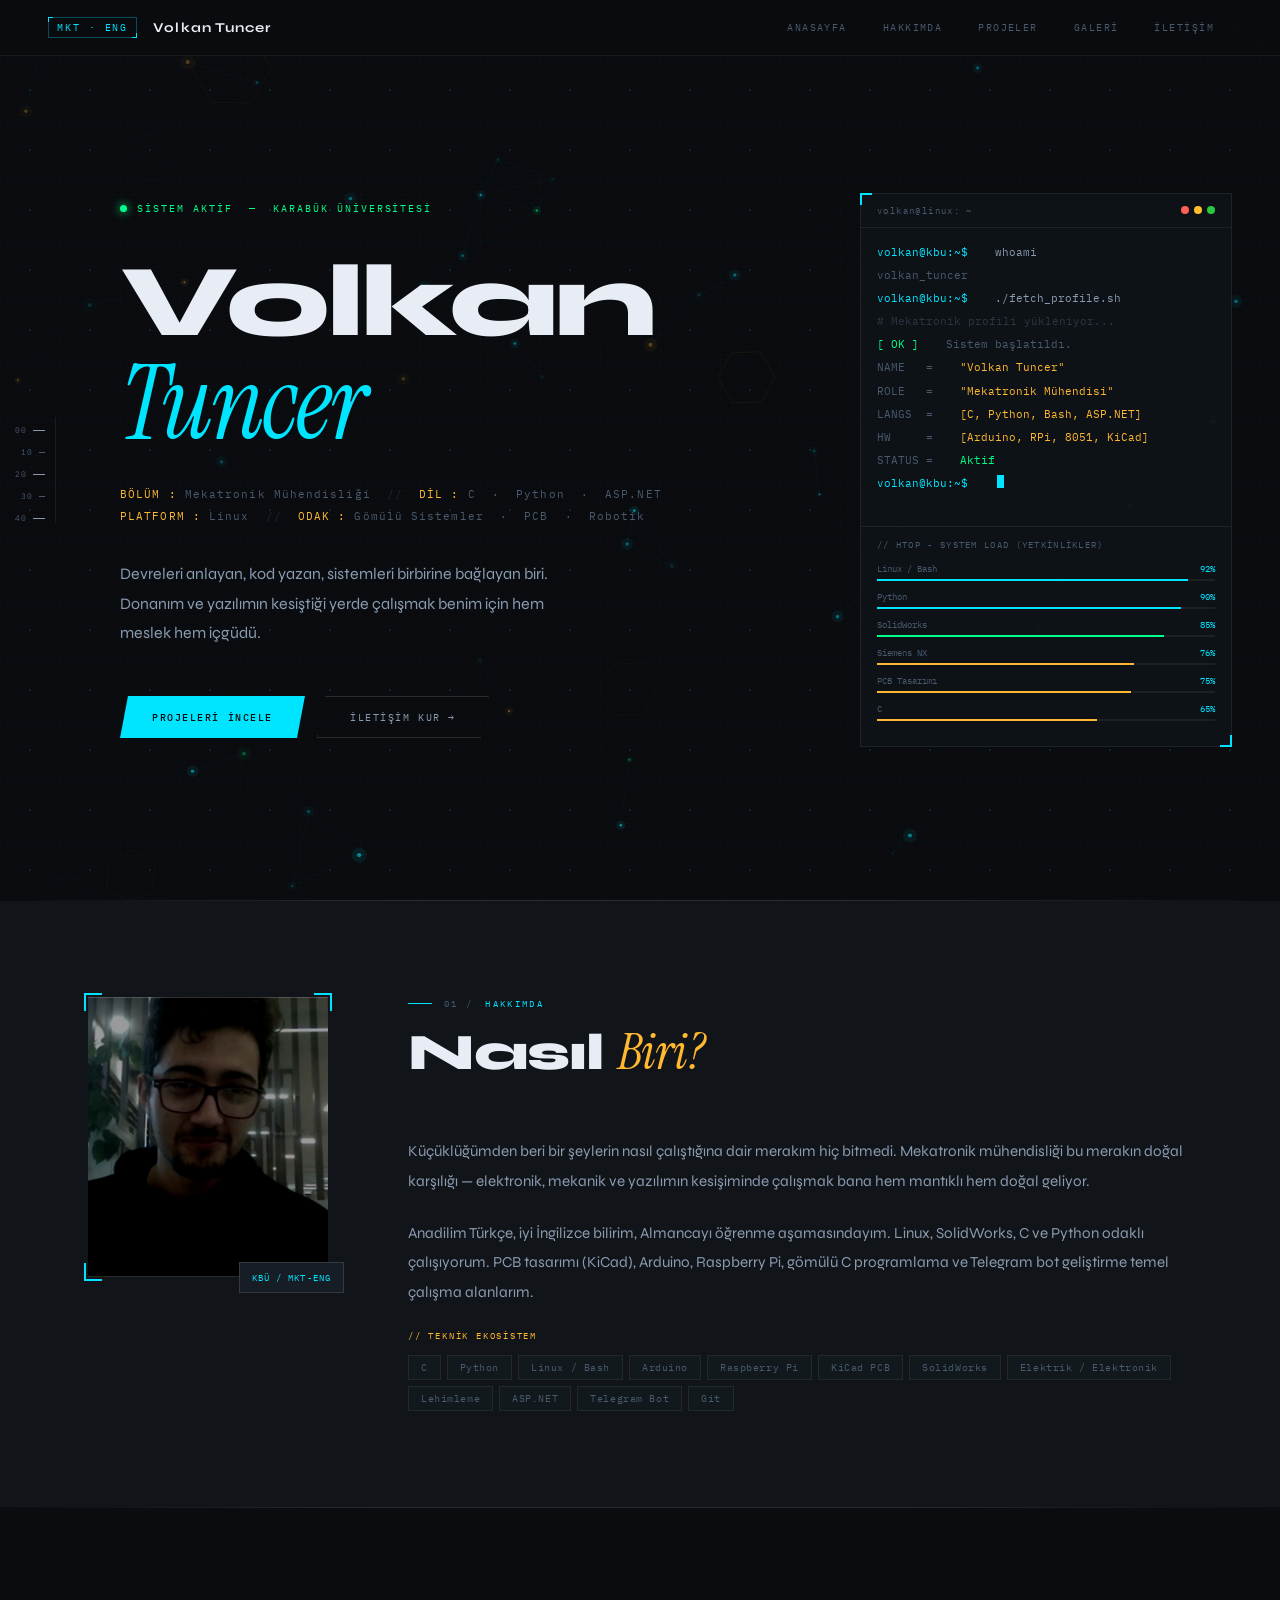
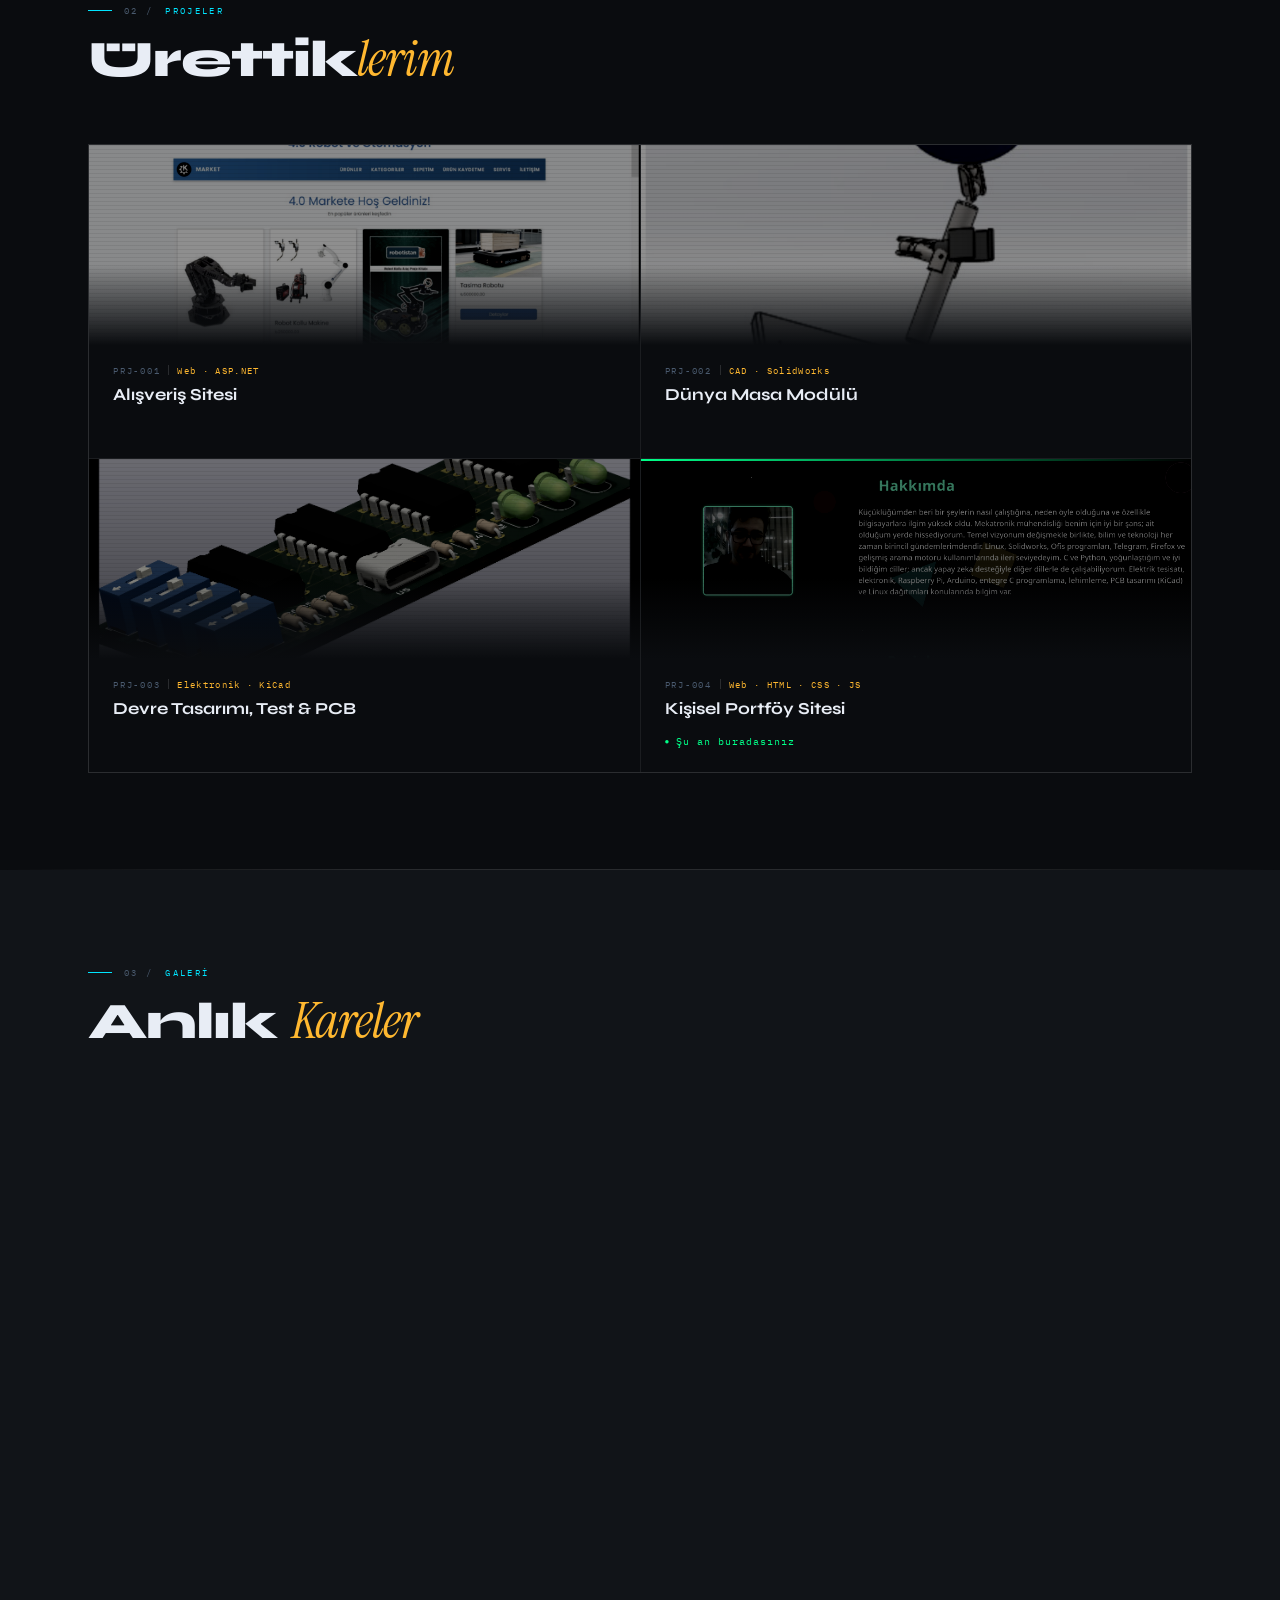
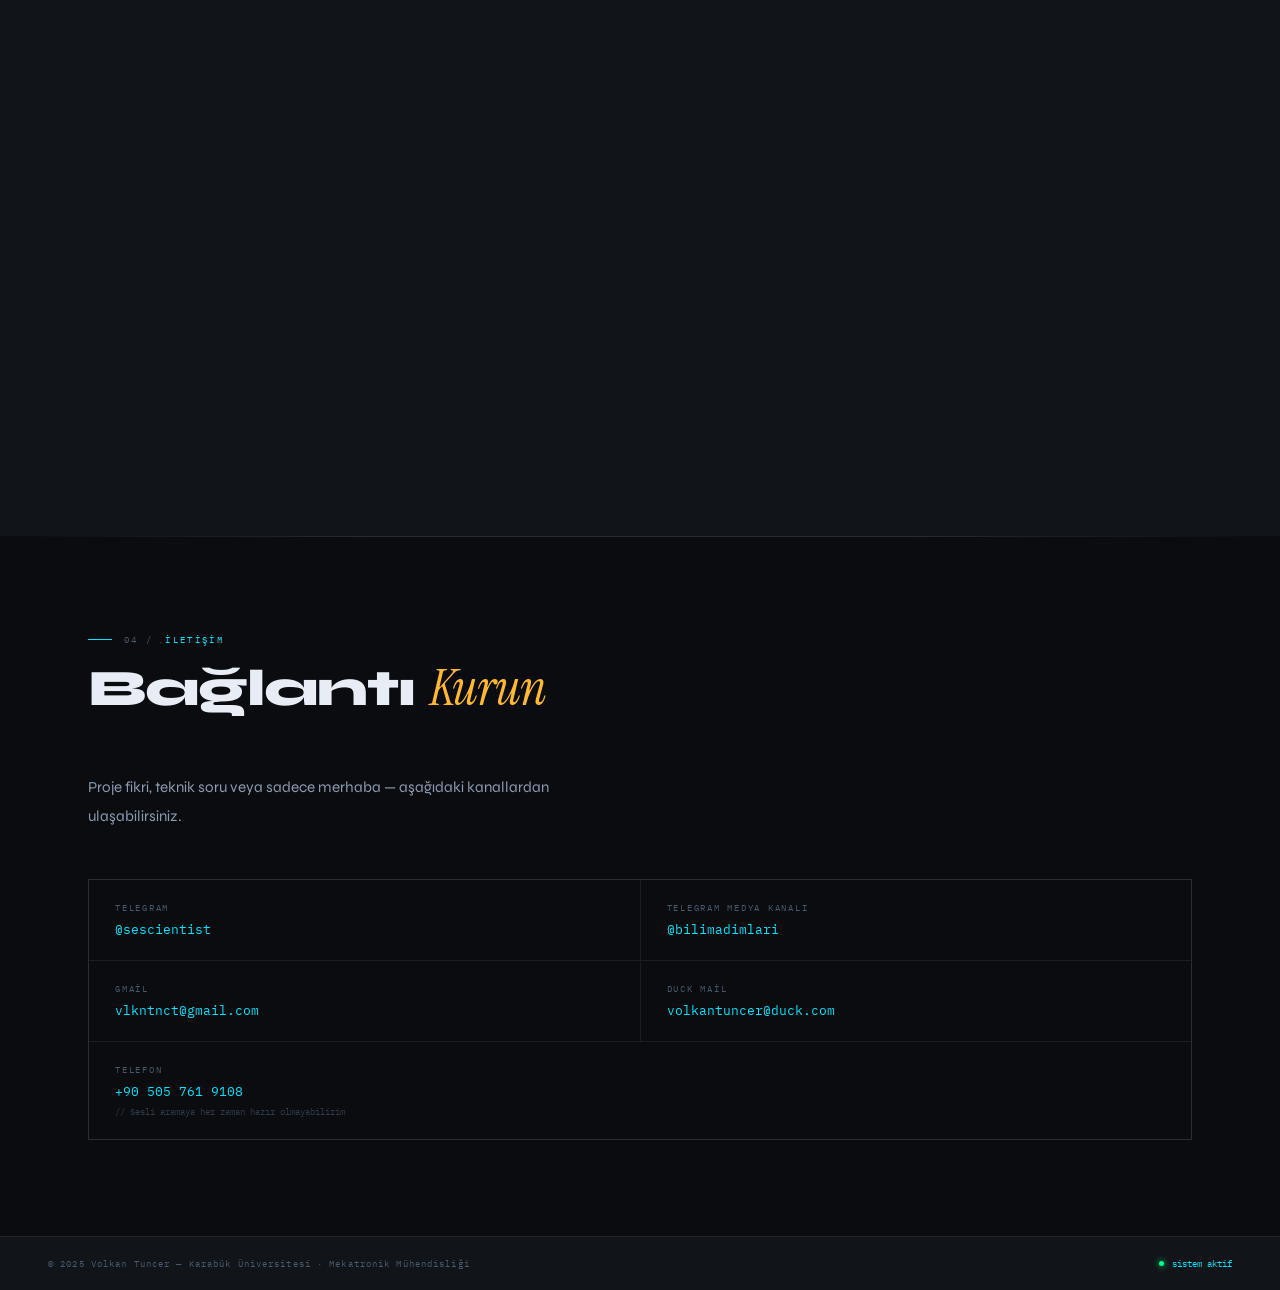
==== commit 093d64af: "isim" ====
--- a/index.html
+++ b/index.html
@@ -1,173 +1,2378 @@
-<!DOCTYPE html>
+ <!DOCTYPE html>
+
 <html lang="tr">
+
 <head>
+
   <meta charset="UTF-8">
+
   <meta name="viewport" content="width=device-width, initial-scale=1.0">
-  <title>Volkanın Sitesi</title>
-  <link rel="stylesheet" href="styles.css">
-  <link href="https://fonts.googleapis.com/css2?family=Orbitron:wght@400;500;600&display=swap" rel="stylesheet">
-  <link href="https://fonts.googleapis.com/css2?family=Oxygen:wght@400;700&display=swap" rel="stylesheet">
-
-  <link rel="icon" type="image/png" href="/favicon-96x96.png" sizes="96x96" />
-  <link rel="icon" type="image/svg+xml" href="/favicon.svg" />
-  <link rel="shortcut icon" href="/favicon.ico" />
-  <link rel="apple-touch-icon" sizes="180x180" href="/apple-touch-icon.png" />
-  <link rel="manifest" href="/site.webmanifest" />
+
+  <title>Volkan Tuncer — Mekatronik Mühendisi</title>
+
+  <link href="https://fonts.googleapis.com/css2?family=Syne:wght@400;500;600;700;800&family=IBM+Plex+Mono:wght@300;400;500&family=Instrument+Serif:ital@0;1&display=swap" rel="stylesheet">
+
+  <style>
+
+    :root {
+
+      --ink:       #0a0c0f;
+
+      --ink2:      #111418;
+
+      --ink3:      #171d24;
+
+      --surface:   #0f1318;
+
+      --line:      rgba(255,255,255,0.07);
+
+      --line2:     rgba(255,255,255,0.13);
+
+      --cyan:      #00e5ff;
+
+      --amber:     #ffb830;
+
+      --red:       #ff4444;
+
+      --fg:        #e8edf5;
+
+      --fg2:       #8a9bb0;
+
+      --fg3:       #4a5a6e;
+
+      --mono:      'IBM Plex Mono', monospace;
+
+      --head:      'Syne', sans-serif;
+
+      --serif:     'Instrument Serif', serif;
+
+    }
+
+
+    *, *::before, *::after { margin: 0; padding: 0; box-sizing: border-box; }
+
+    html { scroll-behavior: smooth; font-size: 16px; }
+
+
+    body {
+
+      background: var(--ink);
+
+      color: var(--fg);
+
+      font-family: var(--head);
+
+      overflow-x: hidden;
+
+    }
+
+
+    /* ═══ CURSOR — SLEEK ═══ */
+
+    @media (pointer: fine) { * { cursor: none !important; } }
+
+
+    #cur-wrap { position: fixed; z-index: 9999; pointer-events: none; top: 0; left: 0; }
+
+
+    /* Small precise dot that sits exactly on pointer */
+
+    #cur-dot {
+
+      position: absolute;
+
+      width: 4px; height: 4px;
+
+      background: var(--cyan);
+
+      border-radius: 50%;
+
+      transform: translate(-50%, -50%);
+
+      transition: transform 0.12s, background 0.2s;
+
+      box-shadow: 0 0 5px var(--cyan);
+
+    }
+
+
+    /* Outer ring — lags behind */
+
+    #cur-ring {
+
+      position: absolute;
+
+      width: 22px; height: 22px;
+
+      border: 1px solid rgba(0,229,255,0.55);
+
+      border-radius: 50%;
+
+      transform: translate(-50%, -50%);
+
+      transition: width 0.3s cubic-bezier(0.34,1.56,0.64,1),
+
+                  height 0.3s cubic-bezier(0.34,1.56,0.64,1),
+
+                  border-color 0.25s, background 0.25s;
+
+    }
+
+
+    /* Hover state */
+
+    #cur-wrap.hov #cur-ring {
+
+      width: 38px; height: 38px;
+
+      border-color: var(--amber);
+
+      background: rgba(255,184,48,0.04);
+
+    }
+
+    #cur-wrap.hov #cur-dot {
+
+      background: var(--amber);
+
+      box-shadow: 0 0 6px var(--amber);
+
+      transform: translate(-50%,-50%) scale(1.4);
+
+    }
+
+
+    /* Click ripple canvas — layered behind ring */
+
+    #cur-ripple-canvas {
+
+      position: fixed; inset: 0; z-index: 9998; pointer-events: none;
+
+    }
+
+    .nav-hamburger {
+
+      display: none; flex-direction: column; gap: 5px;
+
+      background: none; border: none; padding: 8px; cursor: pointer;
+
+    }
+
+    .nav-hamburger span {
+
+      display: block; width: 22px; height: 1.5px; background: var(--fg2);
+
+      transition: transform 0.3s, opacity 0.3s, background 0.2s;
+
+    }
+
+    .nav-hamburger.open span:nth-child(1) { transform: translateY(6.5px) rotate(45deg); background: var(--cyan); }
+
+    .nav-hamburger.open span:nth-child(2) { opacity: 0; }
+
+    .nav-hamburger.open span:nth-child(3) { transform: translateY(-6.5px) rotate(-45deg); background: var(--cyan); }
+
+
+    .nav-mobile-menu {
+
+      display: none; position: fixed; top: 56px; left: 0; right: 0; z-index: 190;
+
+      background: rgba(10,12,15,0.97);
+
+      backdrop-filter: blur(20px);
+
+      border-bottom: 1px solid var(--line2);
+
+      flex-direction: column;
+
+      padding: 12px 0;
+
+    }
+
+    .nav-mobile-menu.open { display: flex; }
+
+    .nav-mobile-menu a {
+
+      font-family: var(--mono); font-size: 0.7rem; letter-spacing: 0.15em;
+
+      text-transform: uppercase; color: var(--fg3); text-decoration: none;
+
+      padding: 14px 28px; display: block;
+
+      border-bottom: 1px solid var(--line);
+
+      transition: color 0.2s, background 0.2s;
+
+    }
+
+    .nav-mobile-menu a:last-child { border-bottom: none; }
+
+    .nav-mobile-menu a:hover { color: var(--cyan); background: rgba(0,229,255,0.04); }
+
+
+    /* ═══ CANVAS BG ═══ */
+
+    #bg-canvas {
+
+      position: fixed; inset: 0; z-index: 0; pointer-events: none;
+
+    }
+
+
+    /* ═══ CIRCUIT GRID ═══ */
+
+    body::before {
+
+      content: '';
+
+      position: fixed; inset: 0; z-index: 0;
+
+      background-image:
+
+        linear-gradient(rgba(0,229,255,0.025) 1px, transparent 1px),
+
+        linear-gradient(90deg, rgba(0,229,255,0.025) 1px, transparent 1px);
+
+      background-size: 60px 60px;
+
+      pointer-events: none;
+
+    }
+
+
+    /* Circuit dot intersections */
+
+    body::after {
+
+      content: '';
+
+      position: fixed; inset: 0; z-index: 0;
+
+      background-image: radial-gradient(circle, rgba(0,229,255,0.12) 1px, transparent 1px);
+
+      background-size: 60px 60px;
+
+      pointer-events: none;
+
+    }
+
+
+    /* ═══ SCAN LINE EFFECT ═══ */
+
+    .scanlines {
+
+      position: fixed; inset: 0; z-index: 0;
+
+      background: repeating-linear-gradient(
+
+        0deg,
+
+        transparent,
+
+        transparent 2px,
+
+        rgba(0,0,0,0.04) 2px,
+
+        rgba(0,0,0,0.04) 4px
+
+      );
+
+      pointer-events: none;
+
+    }
+
+
+    /* ═══ NAV ═══ */
+
+    nav {
+
+      position: fixed; top: 0; left: 0; right: 0; z-index: 200;
+
+      display: flex; justify-content: space-between; align-items: center;
+
+      padding: 0 48px; height: 56px;
+
+      background: rgba(10,12,15,0.85);
+
+      backdrop-filter: blur(20px) saturate(1.4);
+
+      border-bottom: 1px solid var(--line);
+
+    }
+
+
+    .nav-id {
+
+      display: flex; align-items: center; gap: 16px;
+
+    }
+
+    .nav-chip {
+
+      font-family: var(--mono); font-size: 0.6rem; letter-spacing: 0.2em;
+
+      padding: 3px 8px;
+
+      color: var(--cyan);
+
+      border: 1px solid rgba(0,229,255,0.3);
+
+      position: relative;
+
+    }
+
+    .nav-chip::before, .nav-chip::after {
+
+      content: ''; position: absolute;
+
+      width: 5px; height: 5px;
+
+    }
+
+    .nav-chip::before { top: -1px; left: -1px; border-top: 1px solid var(--cyan); border-left: 1px solid var(--cyan); }
+
+    .nav-chip::after  { bottom: -1px; right: -1px; border-bottom: 1px solid var(--cyan); border-right: 1px solid var(--cyan); }
+
+
+    .nav-name {
+
+      font-family: var(--head); font-size: 0.85rem; font-weight: 700;
+
+      letter-spacing: 0.08em; color: var(--fg);
+
+    }
+
+
+    nav ul { list-style: none; display: flex; gap: 0; }
+
+    nav ul a {
+
+      font-family: var(--mono); font-size: 0.6rem; letter-spacing: 0.15em;
+
+      text-transform: uppercase; color: var(--fg3); text-decoration: none;
+
+      padding: 8px 18px; display: block;
+
+      transition: color 0.2s, background 0.2s;
+
+    }
+
+    nav ul a:hover { color: var(--cyan); background: rgba(0,229,255,0.04); }
+
+
+    /* ═══ PAGE WRAP ═══ */
+
+    .page { position: relative; z-index: 1; }
+
+
+    /* ═══ HERO ═══ */
+
+    #home {
+
+      min-height: 100vh;
+
+      padding: 120px 0 80px;
+
+      display: grid;
+
+      grid-template-columns: 56px 1fr 420px;
+
+      gap: 0;
+
+      max-width: 1400px;
+
+      margin: 0 auto;
+
+      align-items: center;
+
+    }
+
+
+    /* Left ruler */
+
+    .hero-ruler {
+
+      display: flex; flex-direction: column; align-items: center;
+
+      padding-top: 8px; gap: 0;
+
+      border-right: 1px solid var(--line);
+
+    }
+
+    .ruler-tick {
+
+      width: 100%; display: flex; align-items: center; justify-content: flex-end;
+
+      padding-right: 10px; gap: 6px;
+
+    }
+
+    .ruler-tick span {
+
+      font-family: var(--mono); font-size: 0.5rem; color: var(--fg3);
+
+      letter-spacing: 0.1em;
+
+    }
+
+    .ruler-tick::after { content: ''; width: 6px; height: 1px; background: var(--fg3); }
+
+    .ruler-tick.big::after { width: 12px; background: var(--fg2); }
+
+
+    /* Center content */
+
+    .hero-center {
+
+      padding: 0 64px;
+
+    }
+
+
+    .hero-status {
+
+      display: flex; align-items: center; gap: 10px;
+
+      margin-bottom: 36px;
+
+      opacity: 0; animation: rise 0.8s 0.1s forwards;
+
+    }
+
+    .blink-dot {
+
+      width: 7px; height: 7px; border-radius: 50%;
+
+      background: #00ff88;
+
+      box-shadow: 0 0 10px #00ff88;
+
+      animation: blink 1.8s ease-in-out infinite;
+
+    }
+
+    @keyframes blink { 0%,100%{opacity:1} 50%{opacity:0.2} }
+
+    .hero-status-text {
+
+      font-family: var(--mono); font-size: 0.62rem; color: #00ff88; letter-spacing: 0.2em;
+
+    }
+
+
+    .hero-heading {
+
+      opacity: 0; animation: rise 0.9s 0.2s forwards;
+
+      line-height: 1;
+
+      margin-bottom: 4px;
+
+    }
+
+    .hero-h-first {
+
+      font-family: var(--head); font-size: clamp(3.5rem, 8vw, 7rem);
+
+      font-weight: 800; letter-spacing: -0.03em;
+
+      color: var(--fg);
+
+      display: block;
+
+    }
+
+    .hero-h-last {
+
+      font-family: var(--serif); font-style: italic;
+
+      font-size: clamp(3.5rem, 8vw, 7rem);
+
+      color: var(--cyan);
+
+      display: block;
+
+      letter-spacing: -0.02em;
+
+    }
+
+
+    .hero-spec {
+
+      font-family: var(--mono); font-size: 0.68rem; color: var(--fg3);
+
+      letter-spacing: 0.1em; line-height: 2;
+
+      margin: 28px 0 32px;
+
+      opacity: 0; animation: rise 0.8s 0.35s forwards;
+
+    }
+
+    .hero-spec .hl { color: var(--amber); }
+
+    .hero-spec .sep { color: var(--fg3); margin: 0 8px; opacity: 0.4; }
+
+
+    .hero-desc {
+
+      font-size: 1rem; color: var(--fg2); line-height: 1.85;
+
+      max-width: 440px; margin-bottom: 48px;
+
+      font-family: var(--head); font-weight: 400;
+
+      opacity: 0; animation: rise 0.8s 0.48s forwards;
+
+    }
+
+
+    .hero-btns {
+
+      display: flex; gap: 12px;
+
+      opacity: 0; animation: rise 0.8s 0.6s forwards;
+
+    }
+
+
+    .btn {
+
+      font-family: var(--mono); font-size: 0.65rem; letter-spacing: 0.15em;
+
+      text-transform: uppercase; text-decoration: none;
+
+      padding: 13px 32px; display: inline-flex; align-items: center; gap: 8px;
+
+      transition: all 0.22s; position: relative; border: none; cursor: pointer;
+
+      clip-path: polygon(8px 0%, 100% 0%, calc(100% - 8px) 100%, 0% 100%);
+
+    }
+
+    .btn-primary {
+
+      background: var(--cyan); color: var(--ink);
+
+      font-weight: 500;
+
+    }
+
+    .btn-primary:hover { background: #40eeff; transform: translateY(-2px); }
+
+    .btn-ghost {
+
+      background: transparent; color: var(--fg2);
+
+      border: 1px solid var(--line2);
+
+      clip-path: polygon(8px 0%, 100% 0%, calc(100% - 8px) 100%, 0% 100%);
+
+    }
+
+    .btn-ghost:hover { border-color: rgba(0,229,255,0.4); color: var(--cyan); }
+
+
+    /* Right terminal panel */
+
+    .hero-terminal {
+
+      border: 1px solid var(--line);
+
+      background: rgba(15,19,24,0.9);
+
+      position: relative;
+
+      opacity: 0; animation: rise 1.1s 0.5s forwards;
+
+      margin-right: 48px;
+
+    }
+
+    .hero-terminal::before {
+
+      content: ''; position: absolute; top: -1px; left: -1px;
+
+      width: 12px; height: 12px;
+
+      border-top: 2px solid var(--cyan); border-left: 2px solid var(--cyan);
+
+    }
+
+    .hero-terminal::after {
+
+      content: ''; position: absolute; bottom: -1px; right: -1px;
+
+      width: 12px; height: 12px;
+
+      border-bottom: 2px solid var(--cyan); border-right: 2px solid var(--cyan);
+
+    }
+
+
+    .term-bar {
+
+      padding: 10px 16px; border-bottom: 1px solid var(--line);
+
+      display: flex; align-items: center; justify-content: space-between;
+
+    }
+
+    .term-title { font-family: var(--mono); font-size: 0.58rem; color: var(--fg3); letter-spacing: 0.15em; }
+
+    .term-circles { display: flex; gap: 5px; }
+
+    .term-circles span { width: 8px; height: 8px; border-radius: 50%; }
+
+    .tc-r { background: #ff5f57; }
+
+    .tc-y { background: #febc2e; }
+
+    .tc-g { background: #28c840; }
+
+
+    .term-body { padding: 16px; font-family: var(--mono); font-size: 0.67rem; }
+
+
+    .tl { display: flex; gap: 10px; margin-bottom: 6px; line-height: 1.6; }
+
+    .tl-prompt { color: var(--cyan); flex-shrink: 0; }
+
+    .tl-cmd { color: var(--fg2); }
+
+    .tl-out { color: var(--fg3); }
+
+    .tl-val { color: var(--amber); }
+
+    .tl-ok { color: #00ff88; }
+
+    .tl-err { color: var(--red); }
+
+    .tl-comment { color: var(--fg3); opacity: 0.5; }
+
+    .cursor-blink {
+
+      display: inline-block; width: 7px; height: 13px;
+
+      background: var(--cyan); margin-left: 2px; vertical-align: text-bottom;
+
+      animation: cblink 1s step-start infinite;
+
+    }
+
+    @keyframes cblink { 0%,100%{opacity:1} 50%{opacity:0} }
+
+
+    .term-divider { height: 1px; background: var(--line); margin: 12px 0; }
+
+
+    .term-bars { padding: 0 16px 16px; }
+
+    .tb-title { font-family: var(--mono); font-size: 0.54rem; color: var(--fg3); letter-spacing: 0.15em; text-transform: uppercase; margin-bottom: 12px; }
+
+    .tb-row { margin-bottom: 9px; }
+
+    .tb-head { display: flex; justify-content: space-between; font-family: var(--mono); font-size: 0.58rem; margin-bottom: 4px; }
+
+    .tb-name { color: var(--fg3); }
+
+    .tb-pct { color: var(--cyan); }
+
+    .tb-track { height: 2px; background: rgba(255,255,255,0.06); position: relative; overflow: hidden; }
+
+    .tb-fill { height: 100%; animation: grow 1.6s ease-out forwards; width: 0; }
+
+    .tb-fill.c { background: var(--cyan); }
+
+    .tb-fill.a { background: var(--amber); }
+
+    .tb-fill.g { background: #00ff88; }
+
+    @keyframes grow { to { width: var(--w); } }
+
+
+    @keyframes rise { from { opacity:0; transform: translateY(20px); } to { opacity:1; transform: translateY(0); } }
+
+
+    /* ═══ SECTION BASE ═══ */
+
+    .section { position: relative; z-index: 1; }
+
+    .section-inner { max-width: 1200px; margin: 0 auto; padding: 96px 48px; }
+
+
+    .s-label {
+
+      font-family: var(--mono); font-size: 0.58rem; color: var(--cyan);
+
+      letter-spacing: 0.25em; text-transform: uppercase;
+
+      display: flex; align-items: center; gap: 12px;
+
+      margin-bottom: 14px;
+
+    }
+
+    .s-label::before { content: ''; width: 24px; height: 1px; background: var(--cyan); }
+
+    .s-num { color: var(--fg3); }
+
+
+    .s-title {
+
+      font-family: var(--head); font-size: clamp(2rem, 4vw, 3.2rem);
+
+      font-weight: 800; letter-spacing: -0.02em;
+
+      margin-bottom: 56px; line-height: 1.1;
+
+    }
+
+    .s-title em { font-family: var(--serif); font-style: italic; font-weight: 400; color: var(--amber); }
+
+
+    /* ═══ DIVIDER ═══ */
+
+    .s-divider {
+
+      height: 1px;
+
+      background: linear-gradient(90deg, transparent, var(--line2) 30%, var(--line2) 70%, transparent);
+
+    }
+
+
+    /* ═══ ABOUT ═══ */
+
+    #about { background: var(--ink2); }
+
+
+    .about-layout {
+
+      display: grid; grid-template-columns: 240px 1fr; gap: 80px; align-items: start;
+
+    }
+
+
+    .about-portrait {
+
+      position: relative;
+
+    }
+
+    .portrait-frame {
+
+      position: relative; width: 240px; height: 280px;
+
+    }
+
+    .portrait-corner {
+
+      position: absolute; width: 18px; height: 18px; border-color: var(--cyan); border-style: solid;
+
+    }
+
+    .portrait-corner.tl { top: -4px; left: -4px; border-width: 2px 0 0 2px; }
+
+    .portrait-corner.tr { top: -4px; right: -4px; border-width: 2px 2px 0 0; }
+
+    .portrait-corner.bl { bottom: -4px; left: -4px; border-width: 0 0 2px 2px; }
+
+    .portrait-corner.br { bottom: -4px; right: -4px; border-width: 0 2px 2px 0; }
+
+    .portrait-frame img {
+
+      width: 100%; height: 100%; object-fit: cover; display: block;
+
+      filter: grayscale(20%) contrast(1.08) brightness(0.88) saturate(0.85);
+
+      transition: filter 0.4s, transform 0.4s;
+
+    }
+
+    .portrait-frame:hover img {
+
+      filter: grayscale(0%) contrast(1.05) brightness(0.95) saturate(1.1);
+
+      transform: translate(-3px, -3px);
+
+    }
+
+    .portrait-badge {
+
+      position: absolute; bottom: -16px; right: -16px;
+
+      background: var(--ink3); border: 1px solid var(--line2);
+
+      padding: 8px 12px;
+
+      font-family: var(--mono); font-size: 0.58rem; color: var(--cyan); letter-spacing: 0.12em;
+
+    }
+
+
+    .about-text p {
+
+      font-size: 0.95rem; color: var(--fg2); line-height: 1.95;
+
+      margin-bottom: 22px; font-family: var(--head); font-weight: 400;
+
+    }
+
+
+    .tech-label {
+
+      font-family: var(--mono); font-size: 0.56rem; color: var(--amber);
+
+      letter-spacing: 0.2em; text-transform: uppercase; margin-bottom: 14px;
+
+    }
+
+    .tags { display: flex; flex-wrap: wrap; gap: 6px; }
+
+    .tag {
+
+      font-family: var(--mono); font-size: 0.6rem; color: var(--fg3);
+
+      border: 1px solid var(--line); padding: 5px 12px;
+
+      background: rgba(0,229,255,0.02);
+
+      letter-spacing: 0.06em;
+
+      transition: all 0.2s; cursor: default;
+
+    }
+
+    .tag:hover { color: var(--cyan); border-color: rgba(0,229,255,0.35); background: rgba(0,229,255,0.05); }
+
+
+    /* ═══ PROJECTS ═══ */
+
+    #projects { background: var(--ink); }
+
+
+    .proj-grid {
+
+      display: grid; grid-template-columns: repeat(2, 1fr); gap: 1px;
+
+      background: var(--line); border: 1px solid var(--line);
+
+    }
+
+
+    .proj-card {
+
+      background: var(--ink); text-decoration: none;
+
+      display: block; position: relative; overflow: hidden;
+
+      transition: background 0.25s;
+
+    }
+
+    .proj-card:hover { background: var(--ink3); }
+
+
+    .proj-img-wrap { position: relative; overflow: hidden; height: 200px; }
+
+    .proj-img {
+
+      width: 100%; height: 100%; object-fit: cover; display: block;
+
+      filter: grayscale(60%) brightness(0.55) contrast(1.15);
+
+      transition: filter 0.5s, transform 0.6s;
+
+    }
+
+    .proj-card:hover .proj-img {
+
+      filter: grayscale(10%) brightness(0.75) contrast(1.1);
+
+      transform: scale(1.04);
+
+    }
+
+    .proj-img-wrap::before {
+
+      content: ''; position: absolute; inset: 0; z-index: 2;
+
+      background: repeating-linear-gradient(
+
+        0deg, transparent, transparent 3px, rgba(0,0,0,0.07) 3px, rgba(0,0,0,0.07) 4px
+
+      );
+
+      pointer-events: none;
+
+    }
+
+    .proj-img-wrap::after {
+
+      content: ''; position: absolute; left: 0; right: 0; bottom: 0; height: 80px; z-index: 3;
+
+      background: linear-gradient(to top, var(--ink), transparent);
+
+    }
+
+
+    .proj-top-line {
+
+      position: absolute; top: 0; left: 0; right: 0; height: 2px;
+
+      background: linear-gradient(90deg, var(--cyan), transparent);
+
+      transform: scaleX(0); transform-origin: left; z-index: 4;
+
+      transition: transform 0.4s;
+
+    }
+
+    .proj-card:hover .proj-top-line { transform: scaleX(1); }
+
+
+    .proj-body { padding: 20px 24px 24px; }
+
+    .proj-meta {
+
+      display: flex; align-items: center; gap: 8px; margin-bottom: 8px;
+
+    }
+
+    .proj-idx { font-family: var(--mono); font-size: 0.55rem; color: var(--fg3); letter-spacing: 0.2em; }
+
+    .proj-sep { width: 1px; height: 10px; background: var(--line2); }
+
+    .proj-cat { font-family: var(--mono); font-size: 0.55rem; color: var(--amber); letter-spacing: 0.15em; }
+
+    .proj-name { font-size: 1.05rem; font-weight: 700; color: var(--fg); margin-bottom: 16px; }
+
+    .proj-cta {
+
+      font-family: var(--mono); font-size: 0.6rem; color: var(--cyan); letter-spacing: 0.1em;
+
+      display: flex; align-items: center; gap: 6px;
+
+      opacity: 0; transform: translateX(-6px);
+
+      transition: all 0.3s;
+
+    }
+
+    .proj-cta::before { content: ''; width: 12px; height: 1px; background: var(--cyan); }
+
+    .proj-card:hover .proj-cta { opacity: 1; transform: translateX(0); }
+
+    .proj-here {
+
+      font-family: var(--mono); font-size: 0.6rem; color: #00ff88; letter-spacing: 0.1em;
+
+      display: flex; align-items: center; gap: 6px;
+
+    }
+
+    .proj-here::before { content: '●'; font-size: 0.5rem; }
+
+
+    /* ═══ GALLERY ═══ */
+
+    #gallery { background: var(--ink2); }
+
+
+    .gal-grid {
+
+      display: grid;
+
+      grid-template-columns: repeat(3, 1fr);
+
+      grid-template-rows: 220px 220px;
+
+      gap: 3px;
+
+    }
+
+    .gi:nth-child(1) { grid-row: span 2; }
+
+    .gi:nth-child(4) { grid-column: span 2; }
+
+
+    .gi { overflow: hidden; position: relative; background: var(--ink3); }
+
+    .gi a { display: block; width: 100%; height: 100%; }
+
+    .gi img {
+
+      width: 100%; height: 100%; object-fit: cover; display: block;
+
+      filter: grayscale(40%) brightness(0.65) contrast(1.1) saturate(0.8);
+
+      transition: filter 0.45s, transform 0.5s;
+
+    }
+
+    .gi:hover img { filter: grayscale(0%) brightness(0.88) contrast(1.05) saturate(1.1); transform: scale(1.06); }
+
+    .gi-label {
+
+      position: absolute; bottom: 12px; left: 14px;
+
+      font-family: var(--mono); font-size: 0.55rem; color: var(--cyan);
+
+      letter-spacing: 0.15em; text-transform: uppercase;
+
+      opacity: 0; transform: translateY(4px);
+
+      transition: opacity 0.3s, transform 0.3s;
+
+      background: rgba(10,12,15,0.7); padding: 3px 8px;
+
+    }
+
+    .gi:hover .gi-label { opacity: 1; transform: translateY(0); }
+
+
+    /* ═══ CONTACT ═══ */
+
+    #contact { background: var(--ink); }
+
+
+    .contact-lead {
+
+      font-size: 0.95rem; color: var(--fg2); line-height: 1.9;
+
+      max-width: 500px; margin-bottom: 48px; font-family: var(--head); font-weight: 400;
+
+    }
+
+
+    .contact-grid { display: grid; grid-template-columns: repeat(2, 1fr); gap: 1px; background: var(--line); border: 1px solid var(--line); }
+
+
+    .c-card {
+
+      background: var(--ink); padding: 22px 26px;
+
+      position: relative; overflow: hidden;
+
+      transition: background 0.25s;
+
+    }
+
+    .c-card:hover { background: var(--ink3); }
+
+    .c-card::before {
+
+      content: ''; position: absolute; top: 0; left: 0; width: 2px; height: 100%;
+
+      background: var(--cyan); transform: scaleY(0); transform-origin: top;
+
+      transition: transform 0.35s;
+
+    }
+
+    .c-card:hover::before { transform: scaleY(1); }
+
+    .c-type { font-family: var(--mono); font-size: 0.55rem; color: var(--fg3); letter-spacing: 0.2em; text-transform: uppercase; margin-bottom: 8px; }
+
+    .c-val {
+
+      font-family: var(--mono); font-size: 0.82rem; color: var(--cyan);
+
+      text-decoration: none; display: block; word-break: break-all;
+
+      transition: color 0.2s;
+
+    }
+
+    .c-val:hover { color: var(--fg); }
+
+    .c-note { font-family: var(--mono); font-size: 0.56rem; color: var(--fg3); margin-top: 6px; opacity: 0.6; }
+
+    .c-card.full { grid-column: span 2; }
+
+
+    /* ═══ FOOTER ═══ */
+
+    footer {
+
+      position: relative; z-index: 1;
+
+      display: flex; justify-content: space-between; align-items: center;
+
+      padding: 20px 48px;
+
+      border-top: 1px solid var(--line);
+
+      background: var(--ink2);
+
+    }
+
+    .foot-l { font-family: var(--mono); font-size: 0.58rem; color: var(--fg3); letter-spacing: 0.12em; }
+
+    .foot-r { display: flex; align-items: center; gap: 8px; font-family: var(--mono); font-size: 0.58rem; color: var(--cyan); }
+
+    .foot-dot { width: 5px; height: 5px; border-radius: 50%; background: #00ff88; box-shadow: 0 0 6px #00ff88; animation: blink 2s infinite; }
+
+
+    /* ═══ REVEAL ═══ */
+
+    .reveal { opacity: 0; transform: translateY(20px); transition: opacity 0.65s ease, transform 0.65s ease; }
+
+    .reveal.vis { opacity: 1; transform: translateY(0); }
+
+    .d1 { transition-delay: 0.1s } .d2 { transition-delay: 0.2s }
+
+    .d3 { transition-delay: 0.3s } .d4 { transition-delay: 0.4s }
+
+
+    /* ═══ RESPONSIVE ═══ */
+
+    @media (max-width: 1100px) {
+
+      #home { grid-template-columns: 0 1fr; }
+
+      .hero-ruler { display: none; }
+
+      .hero-terminal { margin: 0 48px; }
+
+    }
+
+    @media (max-width: 900px) {
+
+      #home { grid-template-columns: 1fr; padding: 100px 24px 64px; }
+
+      .hero-center { padding: 0; }
+
+      .hero-terminal { display: none; }
+
+      nav { padding: 0 20px; }
+
+      nav > ul { display: none; }
+
+      .nav-hamburger { display: flex; }
+
+      .section-inner { padding: 64px 20px; }
+
+      .about-layout { grid-template-columns: 1fr; gap: 36px; }
+
+      .portrait-frame { max-width: 180px; height: 210px; }
+
+      .proj-grid { grid-template-columns: 1fr; }
+
+      .gal-grid { grid-template-columns: repeat(2, 1fr); grid-template-rows: auto; }
+
+      .gi:nth-child(1) { grid-row: span 1; }
+
+      .gi:nth-child(4) { grid-column: span 1; }
+
+      .gal-grid .gi { height: 180px; }
+
+      .contact-grid { grid-template-columns: 1fr; }
+
+      .c-card.full { grid-column: span 1; }
+
+      footer { flex-direction: column; gap: 10px; padding: 18px 20px; text-align: center; }
+
+      .hero-spec { font-size: 0.62rem; }
+
+      .hero-spec .sep { display: none; }
+
+      .hero-spec br { display: block; }
+
+    }
+
+    @media (max-width: 540px) {
+
+      .hero-h-first, .hero-h-last { font-size: clamp(2.8rem, 14vw, 4rem); }
+
+      .hero-btns { flex-direction: column; }
+
+      .btn { justify-content: center; clip-path: none; }
+
+      .gal-grid { grid-template-columns: 1fr; }
+
+      .gal-grid .gi { height: 200px; }
+
+      .s-title { font-size: clamp(1.6rem, 7vw, 2.4rem); }
+
+      nav { height: 52px; }
+
+      .nav-chip { display: none; }
+
+      .tags { gap: 5px; }
+
+      .tag { font-size: 0.58rem; padding: 4px 10px; }
+
+    }
+
+  </style>
 
 </head>
 
 <body>
-  <!-- Sabit arka plan -->
-  <div class="background"></div>
-
-  <!-- Particle Canvas: Ekstra hareketli efekt -->
-  <canvas id="particle-canvas"></canvas>
-
-  <!-- Yıldız efektleri -->
-  <div class="stars-overlay">
-    <div class="star" style="top: 15%; left: 20%;"></div>
-    <div class="star" style="top: 30%; left: 80%;"></div>
-    <div class="star" style="top: 70%; left: 40%;"></div>
-    <div class="star" style="top: 50%; left: 60%;"></div>
-    <div class="star" style="top: 80%; left: 10%;"></div>
+
+
+  <!-- BG CANVAS -->
+
+  <canvas id="bg-canvas"></canvas>
+
+  <div class="scanlines"></div>
+
+
+  <!-- CURSOR -->
+
+  <canvas id="cur-ripple-canvas"></canvas>
+
+  <div id="cur-wrap">
+
+    <div id="cur-ring"></div>
+
+    <div id="cur-dot"></div>
+
   </div>
 
-  <!-- Hareketli arka plan motifleri -->
-  <div class="motif-container">
-    <div class="motif motif1"></div>
-    <div class="motif motif2"></div>
-    <div class="motif motif3"></div>
-
-    <div class="motif motif-triangle"></div>
+
+  <!-- NAV -->
+
+  <nav>
+
+    <div class="nav-id">
+
+      <div class="nav-chip">MKT · ENG</div>
+
+      <div class="nav-name">Volkan Tuncer</div>
+
+    </div>
+
+    <ul>
+
+      <li><a href="#home">Anasayfa</a></li>
+
+      <li><a href="#about">Hakkımda</a></li>
+
+      <li><a href="#projects">Projeler</a></li>
+
+      <li><a href="#gallery">Galeri</a></li>
+
+      <li><a href="#contact">İletişim</a></li>
+
+    </ul>
+
+    <button class="nav-hamburger" id="hamburger" aria-label="Menü">
+
+      <span></span><span></span><span></span>
+
+    </button>
+
+  </nav>
+
+
+  <!-- MOBILE MENU -->
+
+  <div class="nav-mobile-menu" id="mobile-menu">
+
+    <a href="#home"     onclick="closeMobileMenu()">Anasayfa</a>
+
+    <a href="#about"    onclick="closeMobileMenu()">Hakkımda</a>
+
+    <a href="#projects" onclick="closeMobileMenu()">Projeler</a>
+
+    <a href="#gallery"  onclick="closeMobileMenu()">Galeri</a>
+
+    <a href="#contact"  onclick="closeMobileMenu()">İletişim</a>
+
   </div>
 
-  <!-- Navigasyon Menüsü -->
-  <nav class="navbar">
-    <ul>
-      <li><a href="#home">Anasayfa</a></li>
-      <li><a href="#about">Hakkımda</a></li>
-      <li><a href="#projects">Projeler</a></li>
-      <li><a href="#gallery">Galeri</a></li>
-      <li><a href="#contact">İletişim</a></li>
-    </ul>
-  </nav>
-
-  <!-- İçerik Bölümleri -->
-  <section id="home" class="hero-section">
-    <div class="hero-content">
-      <h1>Hoşgeldiniz</h1>
-      <p>Merhaba, ben bir mühendislik yolcusu, Karabük Üniversitesi Mekatronik Mühendisliği bölümünde öğrenim görmekteyim. Bu site, kişisel dünyamı ve teknik üretimlerimi paylaşmak amacıyla oluşturduğum özel bir platformdur. Üst kısımdaki navigasyon çubuğu aracılığıyla sayfalar arasında kolayca gezinebilir, projelerime dair detaylı açıklamalara ulaşabilirsiniz. İlgilendiğiniz projelerin üzerine tıklamanız halinde, kapsamlı içerikler PDF formatında karşınıza çıkacaktır.</p>
-    </div>
-  </section>
-
-  <section id="about" class="section">
-    <div class="section-content">
-      <h2>Hakkımda</h2>
-      <div class="about-content">
-        <div class="about-image">
-          <img src="regular-me.png" alt="Regular Me">
+
+  <div class="page">
+
+
+    <!-- HERO -->
+
+    <section id="home">
+
+      <!-- Ruler -->
+
+      <div class="hero-ruler">
+
+        <div class="ruler-tick big" style="margin-top:0"><span>00</span></div>
+
+        <div style="flex:1; width:1px; background:var(--line); margin: 6px auto;"></div>
+
+        <div class="ruler-tick"><span>10</span></div>
+
+        <div style="flex:1; width:1px; background:var(--line); margin: 6px auto;"></div>
+
+        <div class="ruler-tick big"><span>20</span></div>
+
+        <div style="flex:1; width:1px; background:var(--line); margin: 6px auto;"></div>
+
+        <div class="ruler-tick"><span>30</span></div>
+
+        <div style="flex:1; width:1px; background:var(--line); margin: 6px auto;"></div>
+
+        <div class="ruler-tick big"><span>40</span></div>
+
+      </div>
+
+
+      <!-- Main content -->
+
+      <div class="hero-center">
+
+        <div class="hero-status">
+
+          <span class="blink-dot"></span>
+
+          <span class="hero-status-text">SİSTEM AKTİF &nbsp;—&nbsp; KARABÜK ÜNİVERSİTESİ</span>
+
         </div>
-        <div class="about-text">
-          <p>
-            Küçüklüğümden beri bir şeylerin nasıl çalıştığına, neden öyle olduğuna ve özellikle bilgisayarlara ilgim yüksek oldu. Mekatronik mühendisliği benim için iyi bir şans; ait olduğum yerde hissediyorum. Temel vizyonum değişmekle birlikte, bilim ve teknoloji her zaman birincil Anadilim Türkçedir, İyi İngilizce bilirim konuşurum anlarım, Almancayı öğrenme aşamasındayım. Linux, Solidworks, Ofis programları, Telegram bot yazımı bot-grup-kanal yönetimi, Firefox ve gelişmiş arama motoru kullanımlarında ileri seviyedeyim. C ve Python, yoğunlaştığım ve iyi bildiğim diller; ancak yapay zeka desteğiyle diğer dillerle de çalışabiliyorum. Elektrik tesisatı, elektronik, Raspberry Pi, Arduino, entegre C programlama, lehimleme, PCB tasarımı (KiCad) ve Linux-Bash konularında uğraşım oldu.
-          </p>
+
+
+        <div class="hero-heading">
+
+          <span class="hero-h-first">Volkan</span>
+
+          <span class="hero-h-last">Tuncer</span>
+
         </div>
+
+
+        <div class="hero-spec">
+
+          <span class="hl">BÖLÜM :</span> Mekatronik Mühendisliği
+
+          <span class="sep">//</span>
+
+          <span class="hl">DİL :</span> C &nbsp;·&nbsp; Python &nbsp;·&nbsp; ASP.NET
+
+          <br>
+
+          <span class="hl">PLATFORM :</span> Linux
+
+          <span class="sep">//</span>
+
+          <span class="hl">ODAK :</span> Gömülü Sistemler &nbsp;·&nbsp; PCB &nbsp;·&nbsp; Robotik
+
+        </div>
+
+
+        <p class="hero-desc">
+
+          Devreleri anlayan, kod yazan, sistemleri birbirine bağlayan biri. Donanım ve yazılımın kesiştiği yerde çalışmak benim için hem meslek hem içgüdü.
+
+        </p>
+
+
+        <div class="hero-btns">
+
+          <a href="#projects" class="btn btn-primary">Projeleri İncele</a>
+
+          <a href="#contact" class="btn btn-ghost">İletişim Kur &rarr;</a>
+
+        </div>
+
       </div>
-    </div>
-  </section>
-
-  <section id="projects" class="section">
-    <div class="section-content">
-      <h2>Projeler</h2>
-      <p>Yaptığım projelere göz atabilirsiniz. Detaylar için projenin üstüne tıklayınız.</p>
-      <div class="project-gallery">
-        <div class="project-item">
-          <a href="https://drive.google.com/file/d/1a4eEqXV9FGuMaSSOHsUudA26Zj7X0qdJ/view?usp=drive_link">
-            <img src="project1.png" alt="Proje 1">
-            <h3>ASPNET Alışveriş Sitesi</h3>
+
+
+      <!-- Terminal panel -->
+
+ <div class="hero-terminal">
+
+        <div class="term-bar">
+
+          <span class="term-title">volkan@linux: ~</span>
+
+          <div class="term-circles">
+
+            <span class="tc-r"></span><span class="tc-y"></span><span class="tc-g"></span>
+
+          </div>
+
+        </div>
+
+        <div class="term-body">
+
+          <div class="tl"><span class="tl-prompt">volkan@kbu:~$</span>&nbsp;<span class="tl-cmd">whoami</span></div>
+
+          <div class="tl"><span class="tl-out">volkan_tuncer</span></div>
+
+          <div class="tl"><span class="tl-prompt">volkan@kbu:~$</span>&nbsp;<span class="tl-cmd">./fetch_profile.sh</span></div>
+
+          <div class="tl"><span class="tl-comment"># Mekatronik profili yükleniyor...</span></div>
+
+          <div class="tl"><span class="tl-ok">[ OK ]</span>&nbsp;<span class="tl-out">Sistem başlatıldı.</span></div>
+
+          <div class="tl"><span class="tl-out">NAME&nbsp;&nbsp;&nbsp;=</span>&nbsp;<span class="tl-val">"Volkan Tuncer"</span></div>
+
+          <div class="tl"><span class="tl-out">ROLE&nbsp;&nbsp;&nbsp;=</span>&nbsp;<span class="tl-val">"Mekatronik Mühendisi"</span></div>
+
+          <div class="tl"><span class="tl-out">LANGS&nbsp;&nbsp;=</span>&nbsp;<span class="tl-val">[C, Python, Bash, ASP.NET]</span></div>
+
+          <div class="tl"><span class="tl-out">HW&nbsp;&nbsp;&nbsp;&nbsp;&nbsp;=</span>&nbsp;<span class="tl-val">[Arduino, RPi, 8051, KiCad]</span></div>
+
+          <div class="tl"><span class="tl-out">STATUS&nbsp;=</span>&nbsp;<span class="tl-ok">Aktif</span></div>
+
+          <div class="tl"><span class="tl-prompt">volkan@kbu:~$</span>&nbsp;<span class="tl-cmd cursor-blink"></span></div>
+
+        </div>
+
+        <div class="term-divider"></div>
+
+<div class="term-bars">
+
+          <div class="tb-title">// htop - SYSTEM LOAD (YETKİNLİKLER)</div>
+
+          <div class="tb-row">
+
+            <div class="tb-head"><span class="tb-name">Linux / Bash</span><span class="tb-pct">92%</span></div>
+
+            <div class="tb-track"><div class="tb-fill c" style="--w:92%"></div></div>
+
+          </div>
+
+          <div class="tb-row">
+
+            <div class="tb-head"><span class="tb-name">Python</span><span class="tb-pct">90%</span></div>
+
+            <div class="tb-track"><div class="tb-fill c" style="--w:90%"></div></div>
+
+          </div>
+
+          <div class="tb-row">
+
+            <div class="tb-head"><span class="tb-name">SolidWorks</span><span class="tb-pct">85%</span></div>
+
+            <div class="tb-track"><div class="tb-fill g" style="--w:85%"></div></div>
+
+          </div>
+
+          <div class="tb-row">
+
+            <div class="tb-head"><span class="tb-name">Siemens NX</span><span class="tb-pct">76%</span></div>
+
+            <div class="tb-track"><div class="tb-fill a" style="--w:76%"></div></div>
+
+          </div>
+
+          <div class="tb-row">
+
+            <div class="tb-head"><span class="tb-name">PCB Tasarımı</span><span class="tb-pct">75%</span></div>
+
+            <div class="tb-track"><div class="tb-fill a" style="--w:75%"></div></div>
+
+          </div>
+
+          <div class="tb-row">
+
+            <div class="tb-head"><span class="tb-name">C </span><span class="tb-pct">65%</span></div>
+
+            <div class="tb-track"><div class="tb-fill a" style="--w:65%"></div></div>
+
+          </div>
+
+        </div>
+
+    </section>
+
+
+    <div class="s-divider"></div>
+
+
+    <!-- ABOUT -->
+
+    <section id="about" class="section">
+
+      <div class="section-inner">
+
+        <div class="about-layout">
+
+          <div class="about-portrait reveal">
+
+            <div class="portrait-frame">
+
+              <div class="portrait-corner tl"></div>
+
+              <div class="portrait-corner tr"></div>
+
+              <div class="portrait-corner bl"></div>
+
+              <div class="portrait-corner br"></div>
+
+              <img src="regular-me.png" alt="Volkan Tuncer">
+
+            </div>
+
+            <div class="portrait-badge">KBÜ / MKT-ENG</div>
+
+          </div>
+
+          <div class="about-text">
+
+            <div class="s-label reveal"><span class="s-num">01 /</span> Hakkımda</div>
+
+            <h2 class="s-title reveal d1">Nasıl <em>Biri?</em></h2>
+
+            <p class="reveal d2">Küçüklüğümden beri bir şeylerin nasıl çalıştığına dair merakım hiç bitmedi. Mekatronik mühendisliği bu merakın doğal karşılığı — elektronik, mekanik ve yazılımın kesişiminde çalışmak bana hem mantıklı hem doğal geliyor.</p>
+
+            <p class="reveal d3">Anadilim Türkçe, iyi İngilizce bilirim, Almancayı öğrenme aşamasındayım. Linux, SolidWorks, C ve Python odaklı çalışıyorum. PCB tasarımı (KiCad), Arduino, Raspberry Pi, gömülü C programlama ve Telegram bot geliştirme temel çalışma alanlarım.</p>
+
+            <div class="reveal d4">
+
+              <div class="tech-label">// Teknik Ekosistem</div>
+
+              <div class="tags">
+
+                <span class="tag">C</span>
+
+                <span class="tag">Python</span>
+
+                <span class="tag">Linux / Bash</span>
+
+                <span class="tag">Arduino</span>
+
+                <span class="tag">Raspberry Pi</span>
+
+                <span class="tag">KiCad PCB</span>
+
+                <span class="tag">SolidWorks</span>
+
+                <span class="tag">Elektrik / Elektronik</span>
+
+                <span class="tag">Lehimleme</span>
+
+                <span class="tag">ASP.NET</span>
+
+                <span class="tag">Telegram Bot</span>
+
+                <span class="tag">Git</span>
+
+              </div>
+
+            </div>
+
+          </div>
+
+        </div>
+
+      </div>
+
+    </section>
+
+
+    <div class="s-divider"></div>
+
+
+    <!-- PROJECTS -->
+
+    <section id="projects" class="section">
+
+      <div class="section-inner">
+
+        <div class="s-label reveal"><span class="s-num">02 /</span> Projeler</div>
+
+        <h2 class="s-title reveal d1">Ürettik<em>lerim</em></h2>
+
+        <div class="proj-grid reveal d2">
+
+          <a class="proj-card" href="https://drive.google.com/file/d/1a4eEqXV9FGuMaSSOHsUudA26Zj7X0qdJ/view?usp=drive_link" target="_blank">
+
+            <div class="proj-top-line"></div>
+
+            <div class="proj-img-wrap"><img src="project1.png" alt="ASP.NET Alışveriş Sitesi" class="proj-img"></div>
+
+            <div class="proj-body">
+
+              <div class="proj-meta">
+
+                <span class="proj-idx">PRJ-001</span>
+
+                <div class="proj-sep"></div>
+
+                <span class="proj-cat">Web · ASP.NET</span>
+
+              </div>
+
+              <div class="proj-name">Alışveriş Sitesi</div>
+
+              <div class="proj-cta">PDF Raporunu Gör</div>
+
+            </div>
+
           </a>
+
+          <a class="proj-card" href="https://drive.google.com/file/d/1s5BJAhkzm5b6BI0c7Kp7ggJG6ansThDJ/view?usp=drive_link" target="_blank">
+
+            <div class="proj-top-line"></div>
+
+            <div class="proj-img-wrap"><img src="project2.png" alt="SolidWorks" class="proj-img"></div>
+
+            <div class="proj-body">
+
+              <div class="proj-meta">
+
+                <span class="proj-idx">PRJ-002</span>
+
+                <div class="proj-sep"></div>
+
+                <span class="proj-cat">CAD · SolidWorks</span>
+
+              </div>
+
+              <div class="proj-name">Dünya Masa Modülü</div>
+
+              <div class="proj-cta">PDF Raporunu Gör</div>
+
+            </div>
+
+          </a>
+
+          <a class="proj-card" href="https://drive.google.com/file/d/1f4_LyKfQD4lauX7zIh-Dn9c8HvD6KTgF/view?usp=sharing" target="_blank">
+
+            <div class="proj-top-line"></div>
+
+            <div class="proj-img-wrap"><img src="project3.png" alt="PCB Tasarımı" class="proj-img"></div>
+
+            <div class="proj-body">
+
+              <div class="proj-meta">
+
+                <span class="proj-idx">PRJ-003</span>
+
+                <div class="proj-sep"></div>
+
+                <span class="proj-cat">Elektronik · KiCad</span>
+
+              </div>
+
+              <div class="proj-name">Devre Tasarımı, Test &amp; PCB</div>
+
+              <div class="proj-cta">PDF Raporunu Gör</div>
+
+            </div>
+
+          </a>
+
+          <div class="proj-card" style="cursor: default;">
+
+            <div class="proj-top-line" style="transform: scaleX(1); background: linear-gradient(90deg, #00ff88, transparent);"></div>
+
+            <div class="proj-img-wrap"><img src="project4.png" alt="Portföy Sitesi" class="proj-img"></div>
+
+            <div class="proj-body">
+
+              <div class="proj-meta">
+
+                <span class="proj-idx">PRJ-004</span>
+
+                <div class="proj-sep"></div>
+
+                <span class="proj-cat">Web · HTML · CSS · JS</span>
+
+              </div>
+
+              <div class="proj-name">Kişisel Portföy Sitesi</div>
+
+              <div class="proj-here">Şu an buradasınız</div>
+
+            </div>
+
+          </div>
+
         </div>
-        <div class="project-item">
-          <a href="https://drive.google.com/file/d/1s5BJAhkzm5b6BI0c7Kp7ggJG6ansThDJ/view?usp=drive_link">
-            <img src="project2.png" alt="Proje 2">
-            <h3>Solidworks Dünya Masa Modülü </h3>
-          </a>
+
+      </div>
+
+    </section>
+
+
+    <div class="s-divider"></div>
+
+
+    <!-- GALLERY -->
+
+    <section id="gallery" class="section">
+
+      <div class="section-inner">
+
+        <div class="s-label reveal"><span class="s-num">03 /</span> Galeri</div>
+
+        <h2 class="s-title reveal d1">Anlık <em>Kareler</em></h2>
+
+        <div class="gal-grid reveal d2">
+
+          <div class="gi"><a href="gallery1.jpg" target="_blank"><img src="gallery1.jpg" alt="Galeri 1"><div class="gi-label">IMG_001</div></a></div>
+
+          <div class="gi"><a href="gallery2.jpg" target="_blank"><img src="gallery2.jpg" alt="Galeri 2"><div class="gi-label">IMG_002</div></a></div>
+
+          <div class="gi"><a href="gallery3.jpg" target="_blank"><img src="gallery3.jpg" alt="Galeri 3"><div class="gi-label">IMG_003</div></a></div>
+
+          <div class="gi"><a href="gallery4.jpg" target="_blank"><img src="gallery4.jpg" alt="Galeri 4"><div class="gi-label">IMG_004</div></a></div>
+
+          <div class="gi"><a href="gallery5.jpg" target="_blank"><img src="gallery5.jpg" alt="Galeri 5"><div class="gi-label">IMG_005</div></a></div>
+
+          <div class="gi"><a href="gallery6.jpg" target="_blank"><img src="gallery6.jpg" alt="Galeri 6"><div class="gi-label">IMG_006</div></a></div>
+
         </div>
-        <div class="project-item">
-          <a href="https://drive.google.com/file/d/1f4_LyKfQD4lauX7zIh-Dn9c8HvD6KTgF/view?usp=sharing">
-            <img src="project3.png" alt="Proje 3">
-            <h3>Senaryo Üzerinden Devre Oluşturma, Test Etme ve PCB Kartını Tasarlama</h3>
-          </a>
+
+      </div>
+
+    </section>
+
+
+    <div class="s-divider"></div>
+
+
+    <!-- CONTACT -->
+
+    <section id="contact" class="section">
+
+      <div class="section-inner">
+
+        <div class="s-label reveal"><span class="s-num">04 /</span> İletişim</div>
+
+        <h2 class="s-title reveal d1">Bağlantı <em>Kurun</em></h2>
+
+        <p class="contact-lead reveal d2">Proje fikri, teknik soru veya sadece merhaba — aşağıdaki kanallardan ulaşabilirsiniz.</p>
+
+        <div class="contact-grid reveal d3">
+
+          <div class="c-card">
+
+            <div class="c-type">Telegram</div>
+
+            <a class="c-val" href="https://t.me/sescientist" target="_blank">@sescientist</a>
+
+          </div>
+
+          <div class="c-card">
+
+            <div class="c-type">Telegram Medya Kanalı</div>
+
+            <a class="c-val" href="https://t.me/bilimadimlari" target="_blank">@bilimadimlari</a>
+
+          </div>
+
+          <div class="c-card">
+
+            <div class="c-type">Gmail</div>
+
+            <a class="c-val" href="mailto:vlkntnct@gmail.com">vlkntnct@gmail.com</a>
+
+          </div>
+
+          <div class="c-card">
+
+            <div class="c-type">Duck Mail</div>
+
+            <a class="c-val" href="mailto:volkantuncer@duck.com">volkantuncer@duck.com</a>
+
+          </div>
+
+          <div class="c-card full">
+
+            <div class="c-type">Telefon</div>
+
+            <a class="c-val" href="tel:+905057619108">+90 505 761 9108</a>
+
+            <div class="c-note">// Sesli aramaya her zaman hazır olmayabilirim</div>
+
+          </div>
+
         </div>
-        <div class="project-item">
-          <a href="">
-            <img src="project4.png" alt="Proje 4">
-            <h3>Öz Tanıtım Amaçlı Kişisel Web Sitesi</h3>
-          </a>
-        </div>
+
       </div>
-    </div>
-  </section>
-
-  <section id="gallery" class="section">
-    <div class="section-content">
-      <h2>Galeri</h2>
-      <p>Hoşuma giden bazı anları fotoğraflamıştım, siteme renk katması için buraya koyuyorum.</p>
-      <div class="gallery-grid">
-        <div class="gallery-item">
-          <a href="gallery1.jpg" target="_blank">
-            <img src="gallery1.jpg" alt="Galeri 1">
-          </a>
-        </div>
-        <div class="gallery-item">
-          <a href="gallery2.jpg" target="_blank">
-            <img src="gallery2.jpg" alt="Galeri 2">
-          </a>
-        </div>
-        <div class="gallery-item">
-          <a href="gallery3.jpg" target="_blank">
-            <img src="gallery3.jpg" alt="Galeri 3">
-          </a>
-        </div>
-        <div class="gallery-item">
-          <a href="gallery4.jpg" target="_blank">
-            <img src="gallery4.jpg" alt="Galeri 4">
-          </a>
-        </div>
-        <div class="gallery-item">
-          <a href="gallery5.jpg" target="_blank">
-            <img src="gallery5.jpg" alt="Galeri 5">
-          </a>
-        </div>
-        <div class="gallery-item">
-          <a href="gallery6.jpg" target="_blank">
-            <img src="gallery6.jpg" alt="Galeri 6">
-          </a>
-        </div>
-      </div>
-    </div>
-  </section>
-
-  <section id="contact" class="section">
-    <div class="section-content">
-      <h2>İletişim</h2>
-    <p>
-      Bana ulaşmak için:<br>
-      <strong>Telegram:</strong> <a href="https://t.me/sescientist" style="color: white; font-weight: bold;">@sescientist</a><br>
-      <strong>Gmail:</strong> <a href="mailto:vlkntnct@gmail.com" style="color: white; font-weight: bold;">vlkntnct@gmail.com</a> | <a href="mailto:volkantuncer@duck.com" style="color: white; font-weight: bold;">volkantuncer@duck.com</a><br>
-      <strong>Telefon:</strong> <a href="tel:+905057619108" style="color: white; font-weight: bold;">+90 505 761 9108</a> (sessiz olması pek olası)<br>
-
-      <strong>Telegram Medyam:</strong> <a href="https://t.me/bilimadimlari" style="color: white; font-weight: bold;">bilimadimlari</a>
-    </p>
-
-    </div>
-  </section>
+
+    </section>
+
+
+  </div>
+
 
   <footer>
-    <p>&copy; 2025 Özel | Tasarım: Volkan Tuncer</p>
+
+    <div class="foot-l">© 2025 Volkan Tuncer — Karabük Üniversitesi · Mekatronik Mühendisliği</div>
+
+    <div class="foot-r"><span class="foot-dot"></span> sistem aktif</div>
+
   </footer>
 
-  <script src="scripts.js"></script>
+
+  <script>
+
+    /* ── SCROLL REVEAL ── */
+
+    const io = new IntersectionObserver(
+
+      entries => entries.forEach(e => { if (e.isIntersecting) e.target.classList.add('vis'); }),
+
+      { threshold: 0.1 }
+
+    );
+
+    document.querySelectorAll('.reveal').forEach(el => io.observe(el));
+
+
+    /* ── HAMBURGER MENU ── */
+
+    const hamburger  = document.getElementById('hamburger');
+
+    const mobileMenu = document.getElementById('mobile-menu');
+
+    hamburger.addEventListener('click', () => {
+
+      hamburger.classList.toggle('open');
+
+      mobileMenu.classList.toggle('open');
+
+    });
+
+    function closeMobileMenu() {
+
+      hamburger.classList.remove('open');
+
+      mobileMenu.classList.remove('open');
+
+    }
+
+
+    /* ══════════════════════════════════
+
+       CURSOR
+
+    ══════════════════════════════════ */
+
+    const isFine = window.matchMedia('(pointer: fine)').matches;
+
+
+    if (isFine) {
+
+      const wrap = document.getElementById('cur-wrap');
+
+      const dot  = document.getElementById('cur-dot');
+
+      const ring = document.getElementById('cur-ring');
+
+      const rc   = document.getElementById('cur-ripple-canvas');
+
+      const rctx = rc.getContext('2d');
+
+
+      rc.width  = window.innerWidth;
+
+      rc.height = window.innerHeight;
+
+      window.addEventListener('resize', () => { rc.width = window.innerWidth; rc.height = window.innerHeight; });
+
+
+      let mx = -200, my = -200, rx = -200, ry = -200;
+
+
+      document.addEventListener('mousemove', e => { mx = e.clientX; my = e.clientY; });
+
+
+      /* Dot follows instantly, ring lags */
+
+      (function tick() {
+
+        dot.style.left  = mx + 'px';
+
+        dot.style.top   = my + 'px';
+
+        rx += (mx - rx) * 0.13;
+
+        ry += (my - ry) * 0.13;
+
+        ring.style.left = rx + 'px';
+
+        ring.style.top  = ry + 'px';
+
+        requestAnimationFrame(tick);
+
+      })();
+
+
+      /* Hover */
+
+      document.querySelectorAll('a, button, .proj-card, .c-card, .gi, .tag, .btn').forEach(el => {
+
+        el.addEventListener('mouseenter', () => wrap.classList.add('hov'));
+
+        el.addEventListener('mouseleave', () => wrap.classList.remove('hov'));
+
+      });
+
+
+      document.addEventListener('mouseleave', () => { wrap.style.opacity = '0'; });
+
+      document.addEventListener('mouseenter', () => { wrap.style.opacity = '1'; });
+
+
+      /* ── CLICK SHOCKWAVE ── */
+
+      let shockwaves = [];
+
+
+      document.addEventListener('mousedown', e => {
+
+        /* Dot squeeze */
+
+        dot.style.transform = 'translate(-50%,-50%) scale(0.4)';
+
+        setTimeout(() => { dot.style.transform = 'translate(-50%,-50%) scale(1)'; }, 120);
+
+
+        /* Launch 3 expanding rings at click point */
+
+        const col = wrap.classList.contains('hov') ? '255,184,48' : '0,229,255';
+
+        for (let i = 0; i < 3; i++) {
+
+          shockwaves.push({
+
+            x: e.clientX, y: e.clientY,
+
+            r: 4, maxR: 55 + i * 18,
+
+            alpha: 0.7 - i * 0.18,
+
+            col,
+
+            delay: i * 55,  /* ms stagger */
+
+            born: performance.now(),
+
+          });
+
+        }
+
+
+        /* Burst particles from click */
+
+        const burst = 10;
+
+        for (let i = 0; i < burst; i++) {
+
+          const angle = (Math.PI * 2 / burst) * i;
+
+          const speed = Math.random() * 3 + 1.5;
+
+          bgParticles.push({
+
+            x: e.clientX, y: e.clientY,
+
+            vx: Math.cos(angle) * speed,
+
+            vy: Math.sin(angle) * speed,
+
+            life: 1, decay: 0.035,
+
+            r: Math.random() * 2 + 1,
+
+            col,
+
+          });
+
+        }
+
+      });
+
+
+      /* Ripple canvas loop */
+
+      function drawShockwaves(now) {
+
+        rctx.clearRect(0, 0, rc.width, rc.height);
+
+        shockwaves = shockwaves.filter(s => {
+
+          const elapsed = now - s.born - s.delay;
+
+          if (elapsed < 0) return true;
+
+          const progress = elapsed / 420; /* 420ms duration */
+
+          if (progress >= 1) return false;
+
+          const eased = 1 - Math.pow(1 - progress, 3);
+
+          const r = s.r + (s.maxR - s.r) * eased;
+
+          const a = s.alpha * (1 - progress);
+
+          rctx.beginPath();
+
+          rctx.arc(s.x, s.y, r, 0, Math.PI * 2);
+
+          rctx.strokeStyle = `rgba(${s.col},${a})`;
+
+          rctx.lineWidth = 1.2;
+
+          rctx.stroke();
+
+          return true;
+
+        });
+
+        requestAnimationFrame(drawShockwaves);
+
+      }
+
+      requestAnimationFrame(drawShockwaves);
+
+    }
+
+
+    /* ══════════════════════════════════════════
+
+       CANVAS BACKGROUND
+
+    ══════════════════════════════════════════ */
+
+    const canvas = document.getElementById('bg-canvas');
+
+    const ctx    = canvas.getContext('2d');
+
+
+    function resize() {
+
+      canvas.width  = window.innerWidth;
+
+      canvas.height = window.innerHeight;
+
+    }
+
+    resize();
+
+    window.addEventListener('resize', () => { resize(); initNodes(); });
+
+
+    const CYAN  = '0,229,255';
+
+    const AMBER = '255,184,48';
+
+    const GREEN = '0,255,136';
+
+
+    let nodes = [];
+
+    const NODE_COUNT = window.innerWidth < 600 ? 28 : 55;
+
+
+    function initNodes() {
+
+      nodes = [];
+
+      const count = canvas.width < 600 ? 28 : 55;
+
+      for (let i = 0; i < count; i++) nodes.push(makeNode());
+
+    }
+
+
+    function makeNode() {
+
+      const palette = [CYAN, CYAN, CYAN, AMBER, GREEN];
+
+      return {
+
+        x: Math.random() * canvas.width,
+
+        y: Math.random() * canvas.height,
+
+        vx: (Math.random() - 0.5) * 0.35,
+
+        vy: (Math.random() - 0.5) * 0.35,
+
+        r: Math.random() * 1.6 + 0.6,
+
+        col: palette[Math.floor(Math.random() * palette.length)],
+
+        alpha: Math.random() * 0.4 + 0.15,
+
+        pulse: Math.random() * Math.PI * 2,
+
+        pulseSpeed: Math.random() * 0.025 + 0.008,
+
+      };
+
+    }
+
+
+    let pulses = [];
+
+    function spawnPulse(a, b) {
+
+      pulses.push({ ax: a.x, ay: a.y, bx: b.x, by: b.y,
+
+        col: Math.random() < 0.7 ? CYAN : AMBER,
+
+        t: 0, speed: Math.random() * 0.008 + 0.005 });
+
+    }
+
+
+    let bgParticles = [], lastPx = 0, lastPy = 0;
+
+    document.addEventListener('mousemove', e => {
+
+      if (!isFine) return;
+
+      if (Math.hypot(e.clientX - lastPx, e.clientY - lastPy) > 18) {
+
+        lastPx = e.clientX; lastPy = e.clientY;
+
+        for (let i = 0; i < 4; i++) {
+
+          const angle = Math.random() * Math.PI * 2;
+
+          const speed = Math.random() * 1.4 + 0.4;
+
+          bgParticles.push({
+
+            x: e.clientX, y: e.clientY,
+
+            vx: Math.cos(angle) * speed, vy: Math.sin(angle) * speed,
+
+            life: 1, decay: Math.random() * 0.04 + 0.02,
+
+            r: Math.random() * 1.8 + 0.4,
+
+            col: Math.random() < 0.6 ? CYAN : AMBER,
+
+          });
+
+        }
+
+      }
+
+    });
+
+
+    /* Touch trail for mobile */
+
+    document.addEventListener('touchmove', e => {
+
+      const t = e.touches[0];
+
+      if (Math.hypot(t.clientX - lastPx, t.clientY - lastPy) > 12) {
+
+        lastPx = t.clientX; lastPy = t.clientY;
+
+        for (let i = 0; i < 5; i++) {
+
+          const angle = Math.random() * Math.PI * 2;
+
+          const speed = Math.random() * 2 + 0.5;
+
+          bgParticles.push({
+
+            x: t.clientX, y: t.clientY,
+
+            vx: Math.cos(angle) * speed, vy: Math.sin(angle) * speed,
+
+            life: 1, decay: Math.random() * 0.03 + 0.015,
+
+            r: Math.random() * 2.5 + 0.8,
+
+            col: Math.random() < 0.5 ? CYAN : AMBER,
+
+          });
+
+        }
+
+      }
+
+    }, { passive: true });
+
+
+    let hexes = [];
+
+    for (let i = 0; i < 8; i++) {
+
+      hexes.push({
+
+        x: Math.random() * window.innerWidth,
+
+        y: Math.random() * window.innerHeight,
+
+        r: Math.random() * 28 + 14,
+
+        vx: (Math.random() - 0.5) * 0.2,
+
+        vy: (Math.random() - 0.5) * 0.2,
+
+        rot: Math.random() * Math.PI,
+
+        rotV: (Math.random() - 0.5) * 0.003,
+
+        alpha: Math.random() * 0.06 + 0.02,
+
+        col: Math.random() < 0.6 ? CYAN : AMBER,
+
+      });
+
+    }
+
+
+    function drawHex(x, y, r, rot, alpha, col) {
+
+      ctx.save(); ctx.translate(x, y); ctx.rotate(rot);
+
+      ctx.beginPath();
+
+      for (let i = 0; i < 6; i++) {
+
+        const a = (Math.PI / 3) * i;
+
+        i === 0 ? ctx.moveTo(Math.cos(a)*r, Math.sin(a)*r)
+
+                : ctx.lineTo(Math.cos(a)*r, Math.sin(a)*r);
+
+      }
+
+      ctx.closePath();
+
+      ctx.strokeStyle = `rgba(${col},${alpha})`; ctx.lineWidth = 0.8; ctx.stroke();
+
+      ctx.restore();
+
+    }
+
+
+    let frame = 0;
+
+    initNodes();
+
+
+    function animate() {
+
+      requestAnimationFrame(animate);
+
+      frame++;
+
+      ctx.clearRect(0, 0, canvas.width, canvas.height);
+
+
+      hexes.forEach(h => {
+
+        h.x += h.vx; h.y += h.vy; h.rot += h.rotV;
+
+        if (h.x < -60) h.x = canvas.width + 60;
+
+        if (h.x > canvas.width + 60) h.x = -60;
+
+        if (h.y < -60) h.y = canvas.height + 60;
+
+        if (h.y > canvas.height + 60) h.y = -60;
+
+        drawHex(h.x, h.y, h.r, h.rot, h.alpha, h.col);
+
+      });
+
+
+      const MAX_DIST = 160;
+
+      for (let i = 0; i < nodes.length; i++) {
+
+        for (let j = i + 1; j < nodes.length; j++) {
+
+          const dx = nodes[j].x - nodes[i].x;
+
+          const dy = nodes[j].y - nodes[i].y;
+
+          const dist = Math.sqrt(dx*dx + dy*dy);
+
+          if (dist < MAX_DIST) {
+
+            const alpha = (1 - dist / MAX_DIST) * 0.12;
+
+            ctx.beginPath();
+
+            ctx.moveTo(nodes[i].x, nodes[i].y);
+
+            ctx.lineTo(nodes[j].x, nodes[j].y);
+
+            ctx.strokeStyle = `rgba(${CYAN},${alpha})`; ctx.lineWidth = 0.5; ctx.stroke();
+
+            if (frame % 90 === 0 && Math.random() < 0.04) spawnPulse(nodes[i], nodes[j]);
+
+          }
+
+        }
+
+      }
+
+
+      nodes.forEach(n => {
+
+        n.x += n.vx; n.y += n.vy; n.pulse += n.pulseSpeed;
+
+        if (n.x < 0 || n.x > canvas.width)  n.vx *= -1;
+
+        if (n.y < 0 || n.y > canvas.height) n.vy *= -1;
+
+        const pa = n.alpha + Math.sin(n.pulse) * 0.12;
+
+        ctx.beginPath(); ctx.arc(n.x, n.y, n.r * 3.5, 0, Math.PI * 2);
+
+        ctx.fillStyle = `rgba(${n.col},${pa * 0.15})`; ctx.fill();
+
+        ctx.beginPath(); ctx.arc(n.x, n.y, n.r, 0, Math.PI * 2);
+
+        ctx.fillStyle = `rgba(${n.col},${pa})`; ctx.fill();
+
+      });
+
+
+      pulses = pulses.filter(p => p.t <= 1);
+
+      pulses.forEach(p => {
+
+        p.t += p.speed;
+
+        const px = p.ax + (p.bx - p.ax) * p.t;
+
+        const py = p.ay + (p.by - p.ay) * p.t;
+
+        const alpha = Math.sin(p.t * Math.PI) * 0.8;
+
+        ctx.beginPath(); ctx.arc(px, py, 2.2, 0, Math.PI * 2);
+
+        ctx.fillStyle = `rgba(${p.col},${alpha})`; ctx.fill();
+
+        ctx.beginPath(); ctx.arc(px, py, 5, 0, Math.PI * 2);
+
+        ctx.fillStyle = `rgba(${p.col},${alpha * 0.2})`; ctx.fill();
+
+      });
+
+
+      bgParticles = bgParticles.filter(p => p.life > 0);
+
+      bgParticles.forEach(p => {
+
+        p.x += p.vx; p.y += p.vy;
+
+        p.vx *= 0.95; p.vy *= 0.95;
+
+        p.life -= p.decay;
+
+        ctx.beginPath(); ctx.arc(p.x, p.y, p.r, 0, Math.PI * 2);
+
+        ctx.fillStyle = `rgba(${p.col},${p.life * 0.75})`; ctx.fill();
+
+      });
+
+    }
+
+
+    animate();
+
+  </script>
+
 </body>
+
 </html>
-
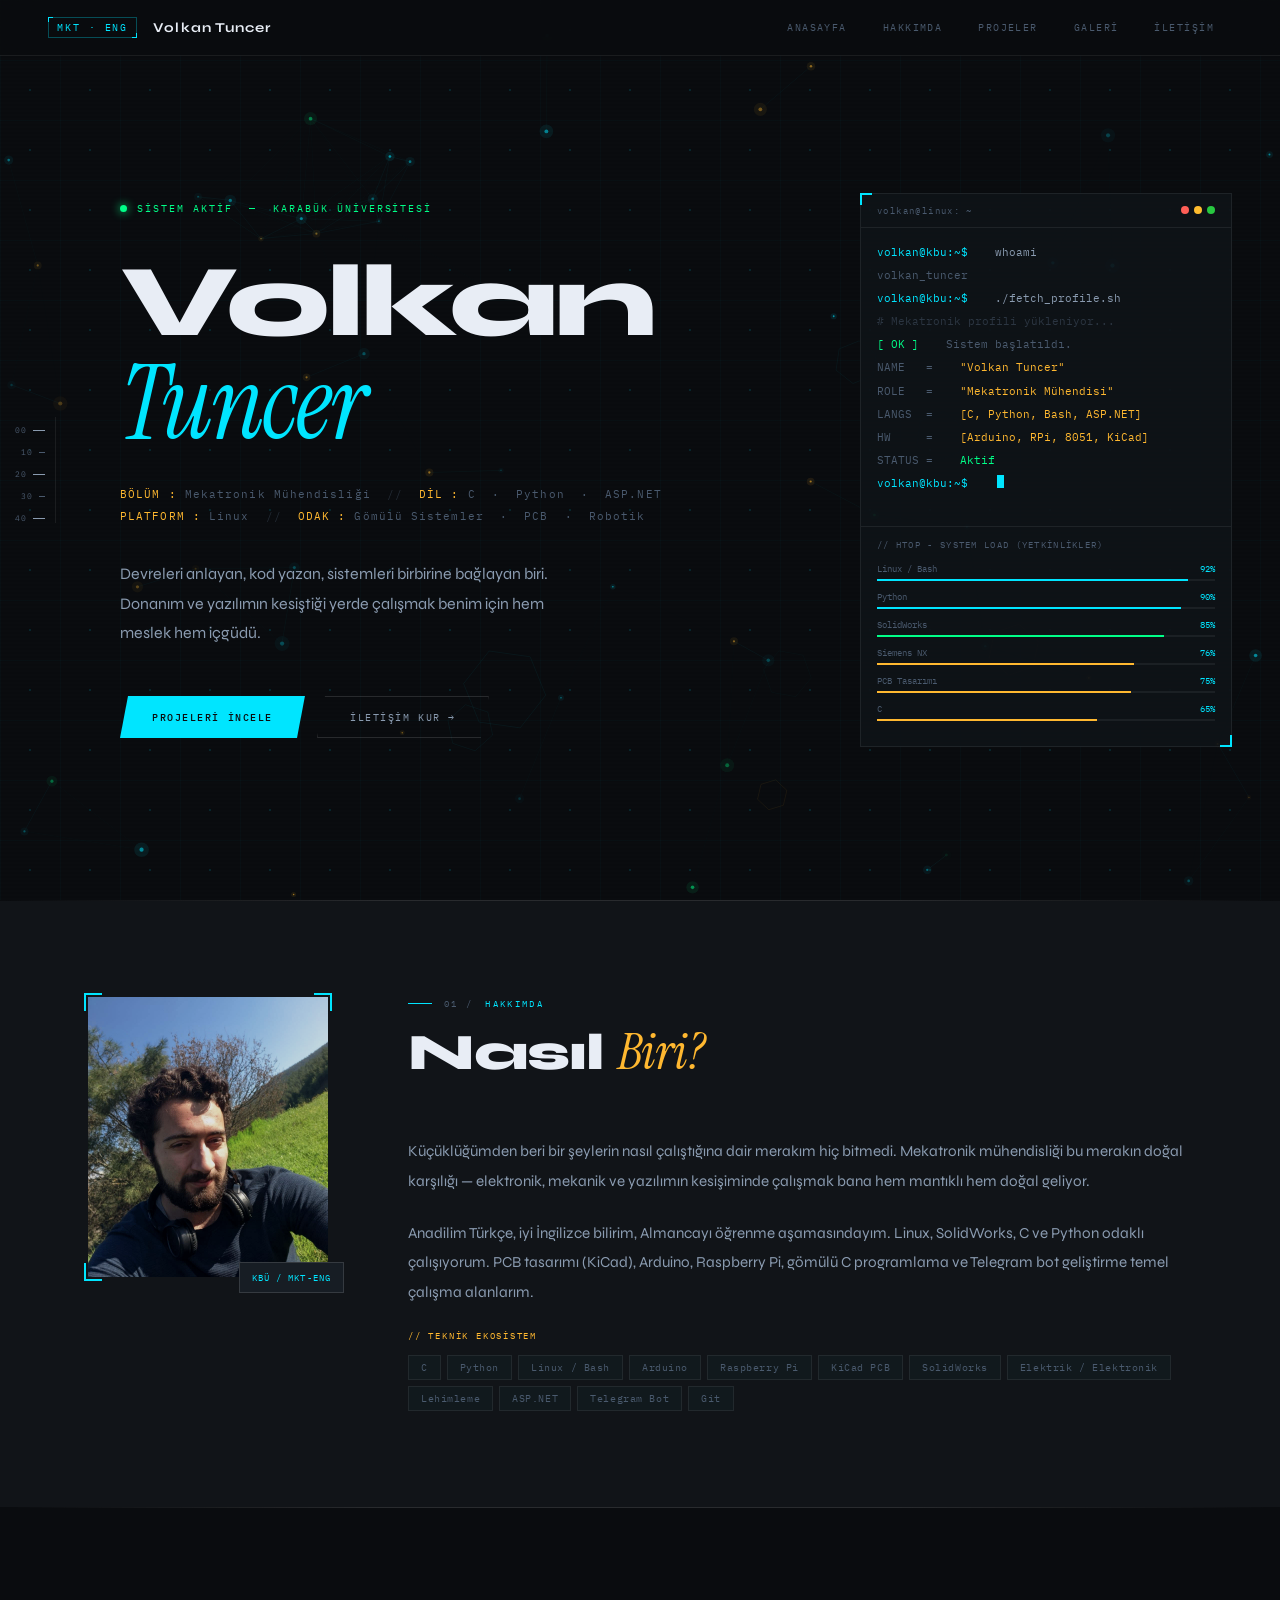
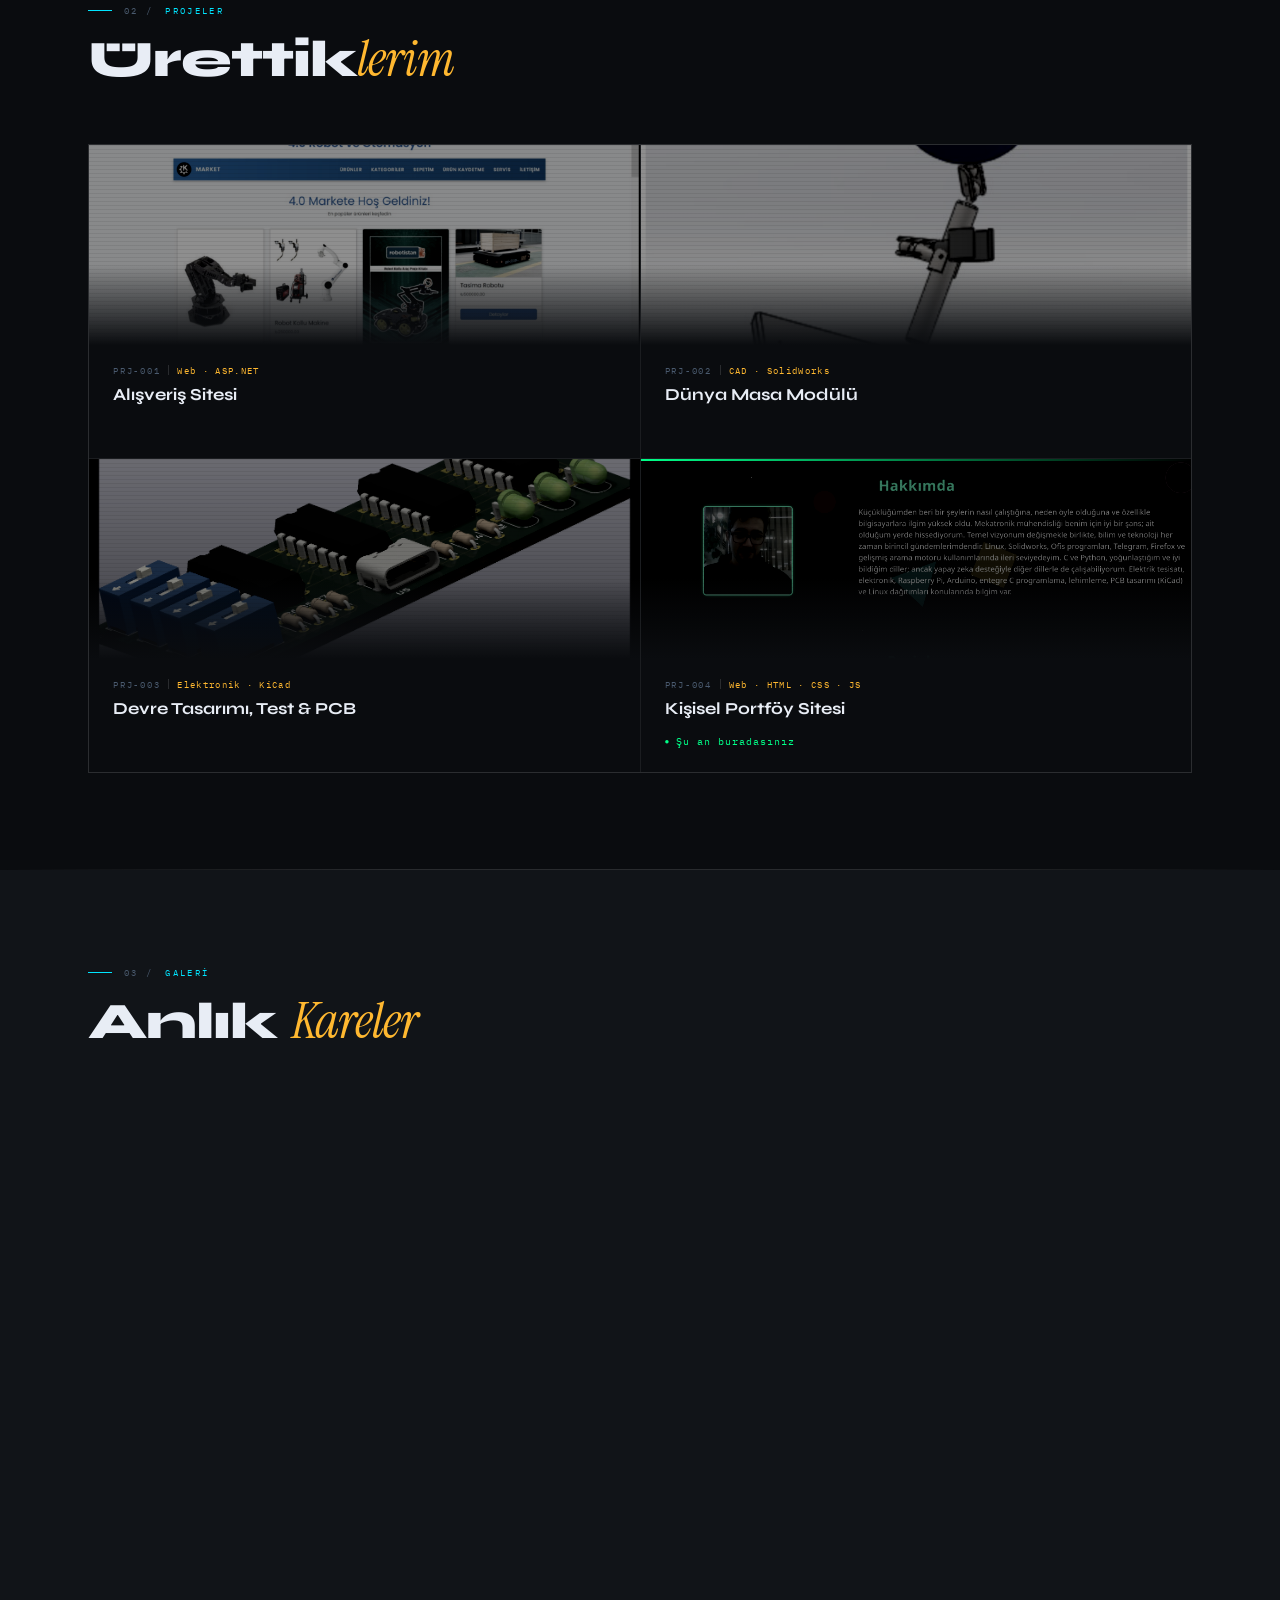
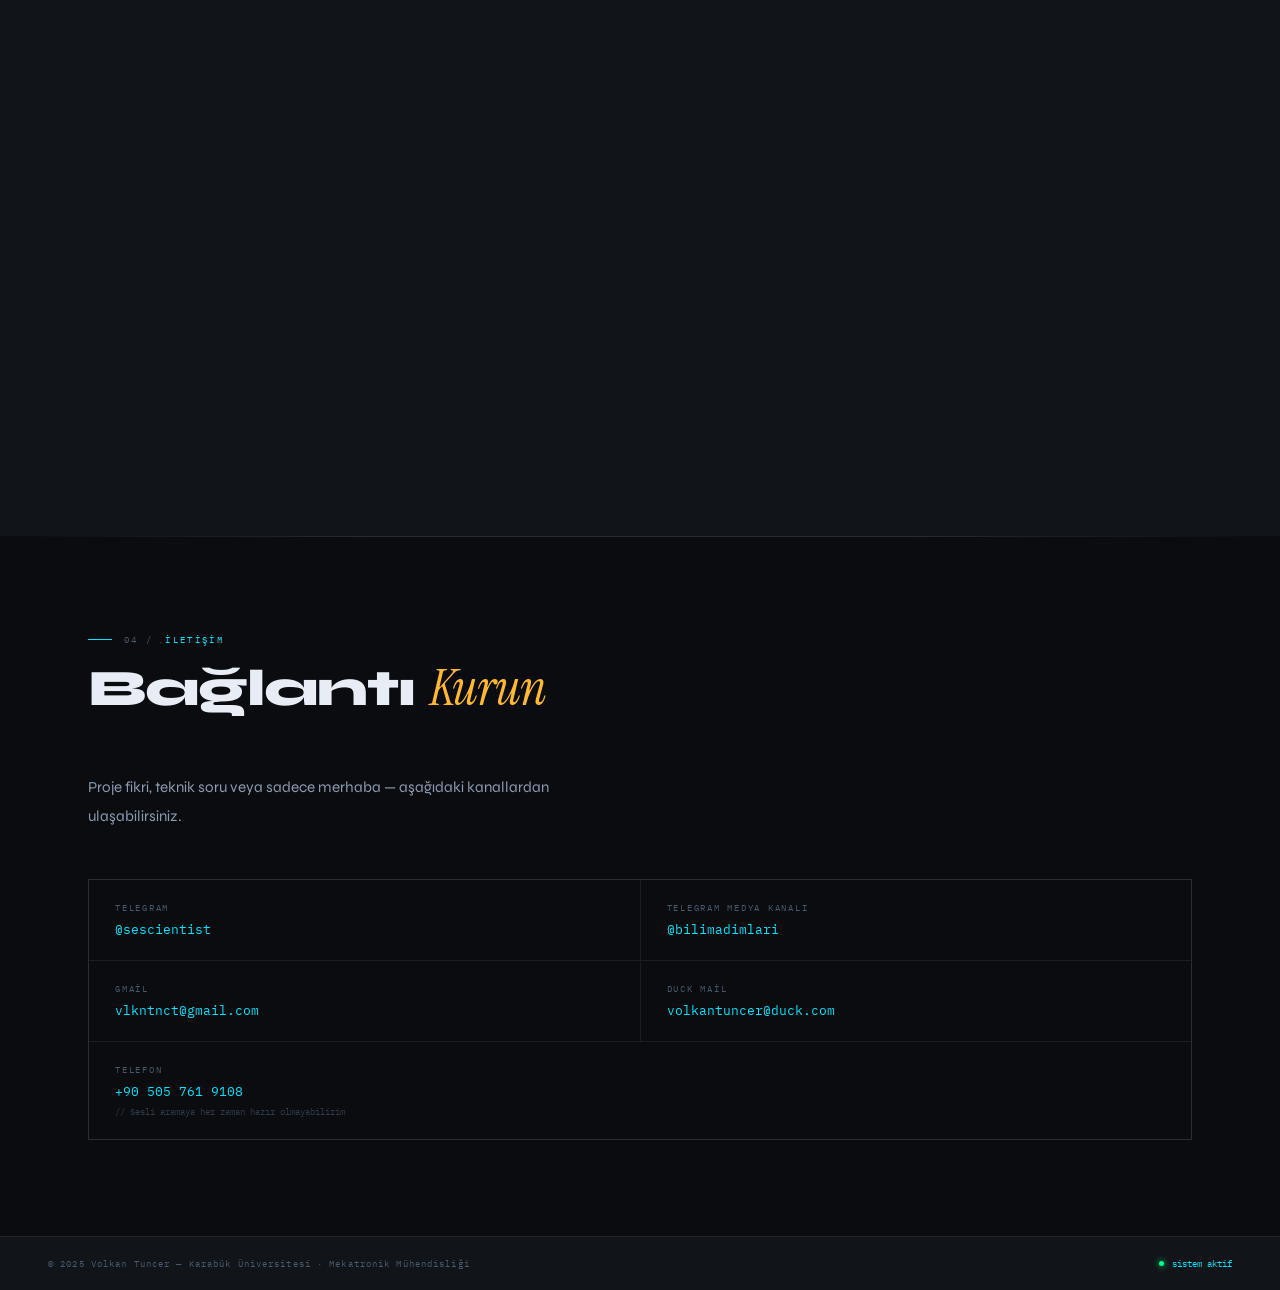
==== commit affda3e6: "profil resmi güncellemesi" ====
--- a/index.html
+++ b/index.html
@@ -1501,7 +1501,7 @@
 
               <div class="portrait-corner br"></div>
 
-              <img src="regular-me.png" alt="Volkan Tuncer">
+              <img src="pphoto.jpg" alt="Volkan Tuncer">
 
             </div>
 
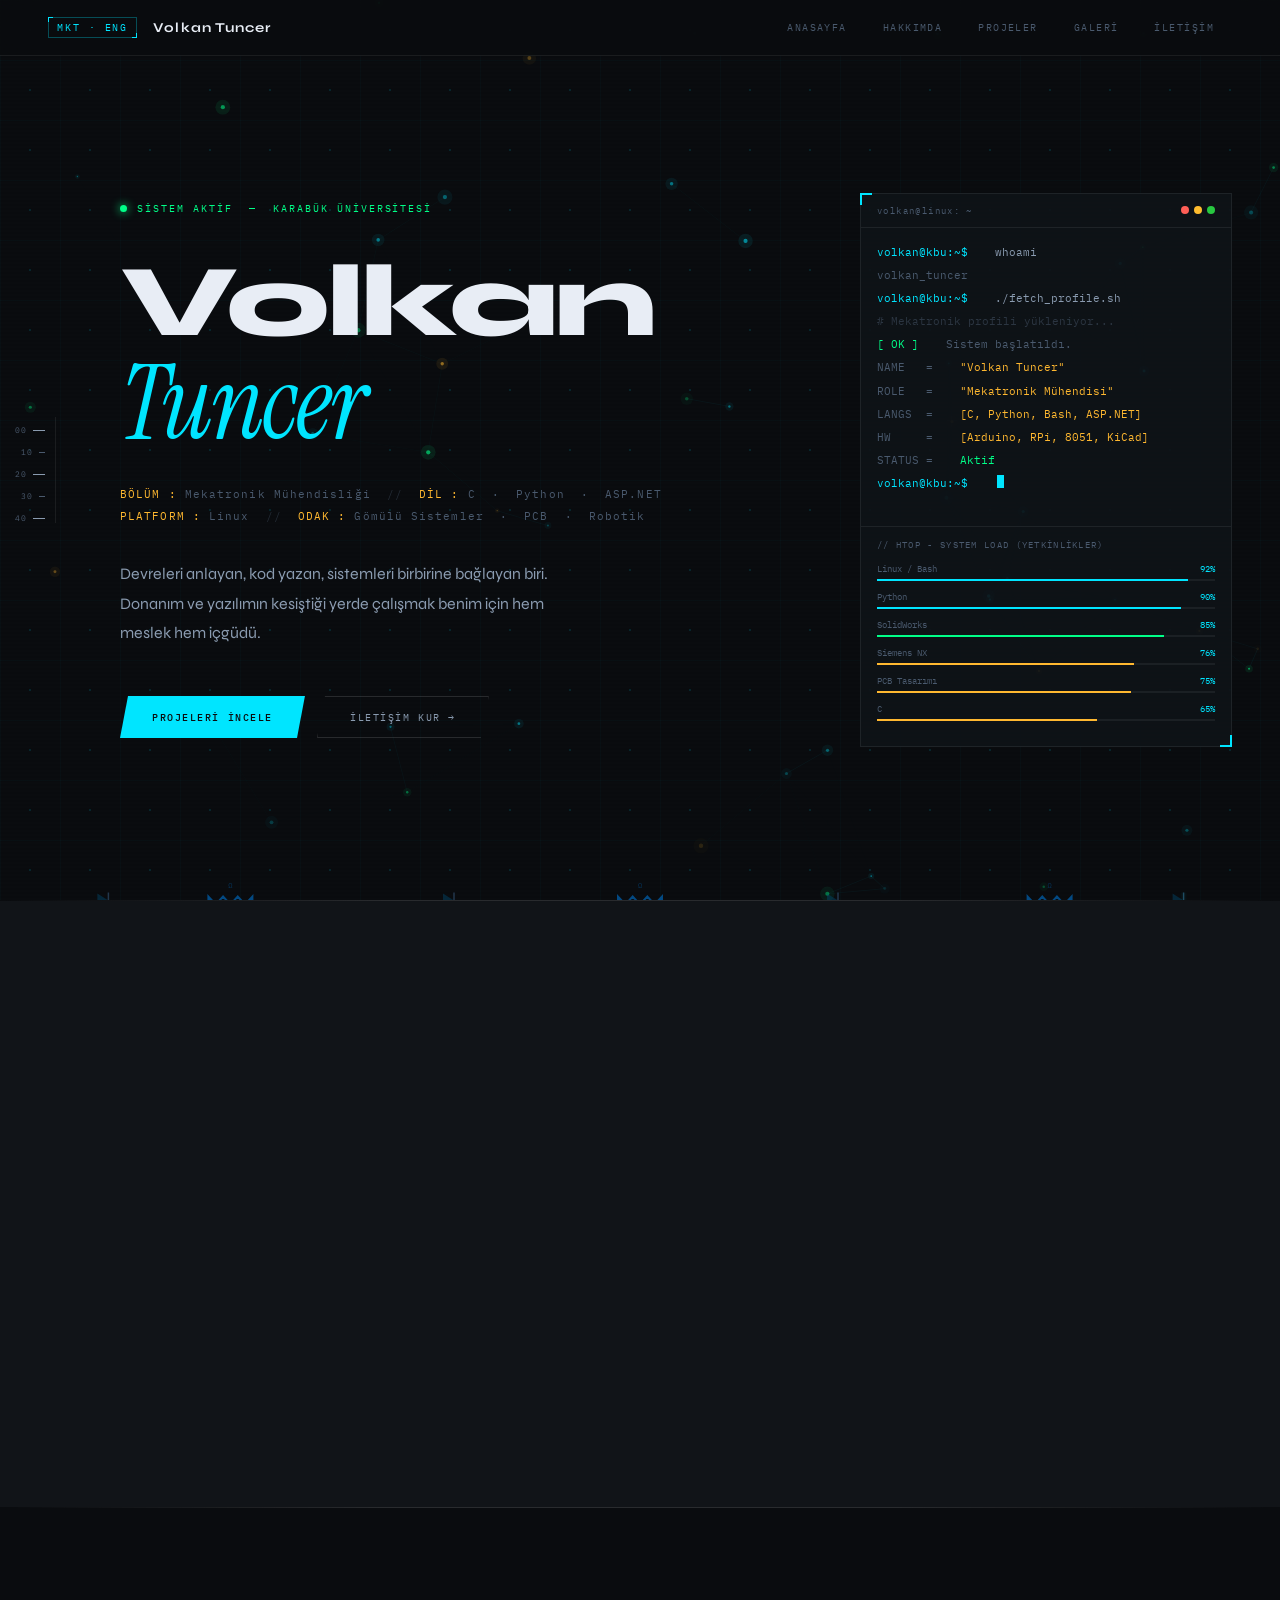
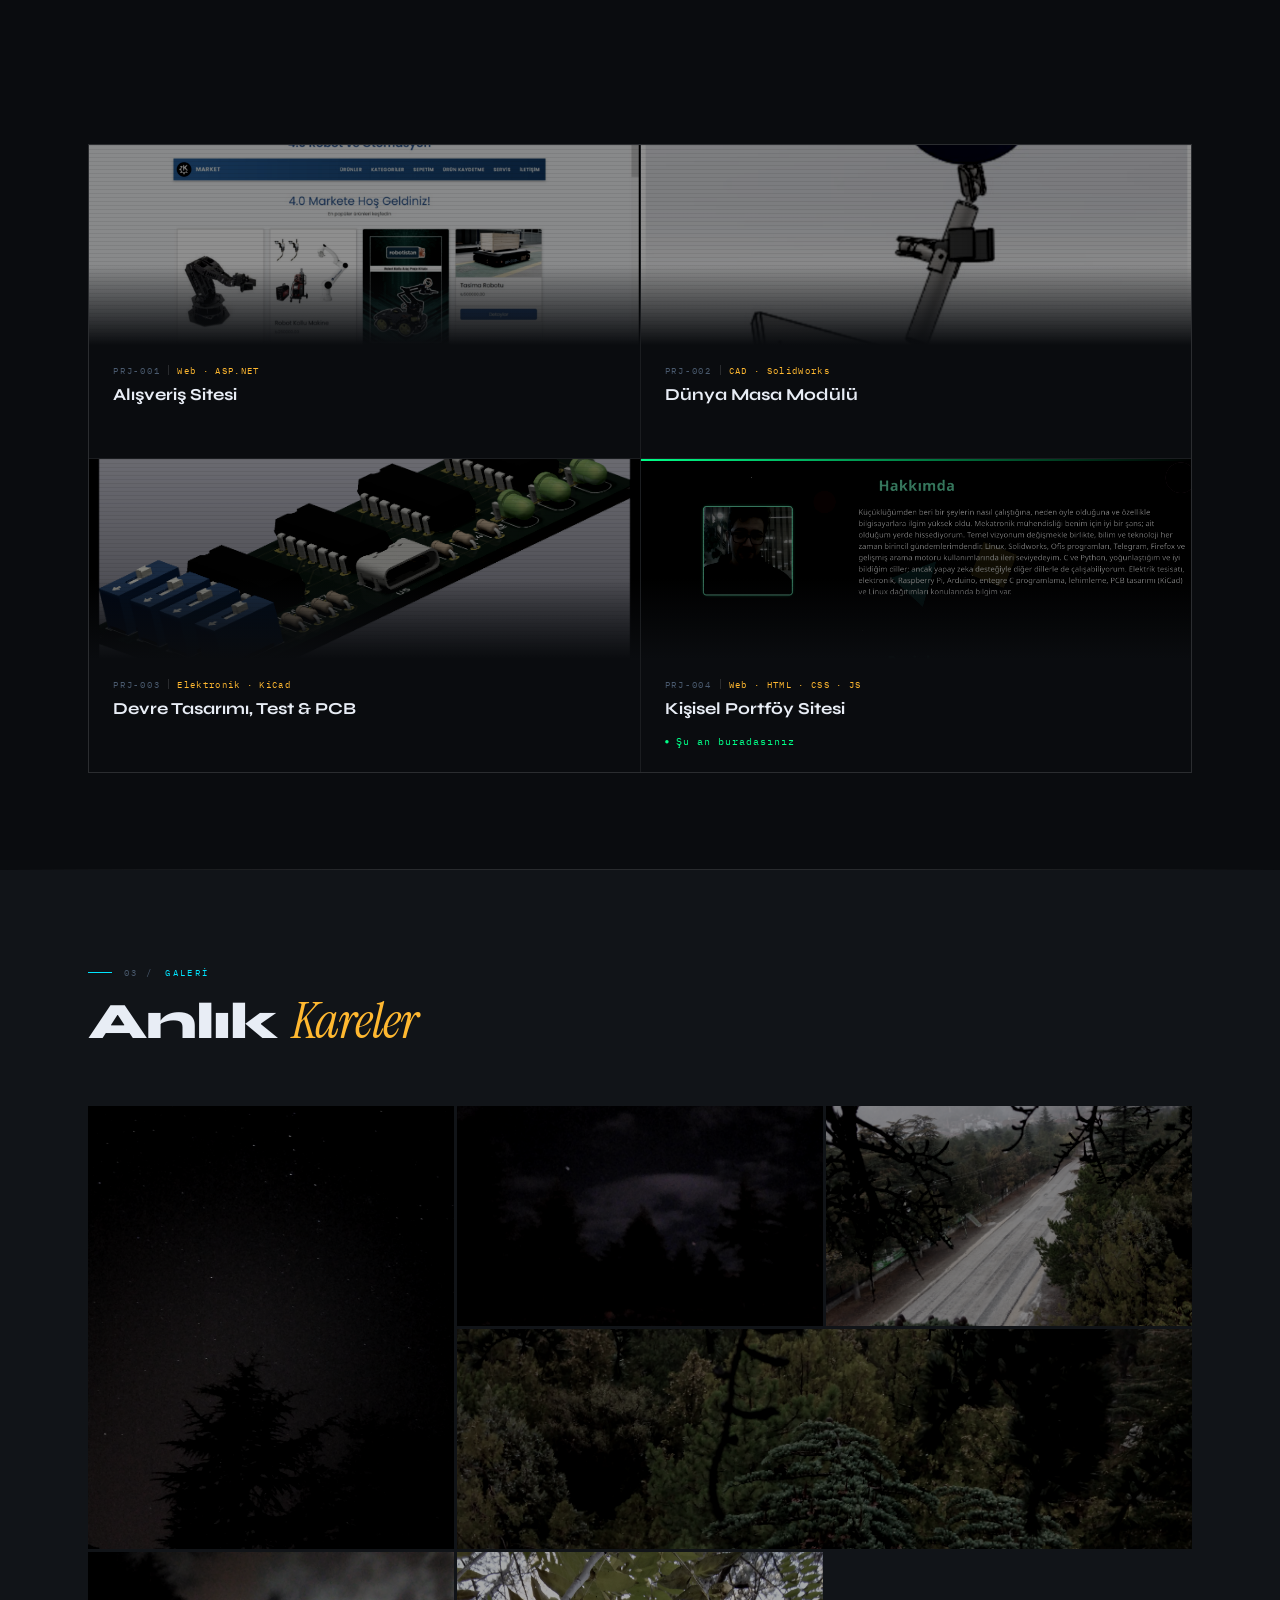
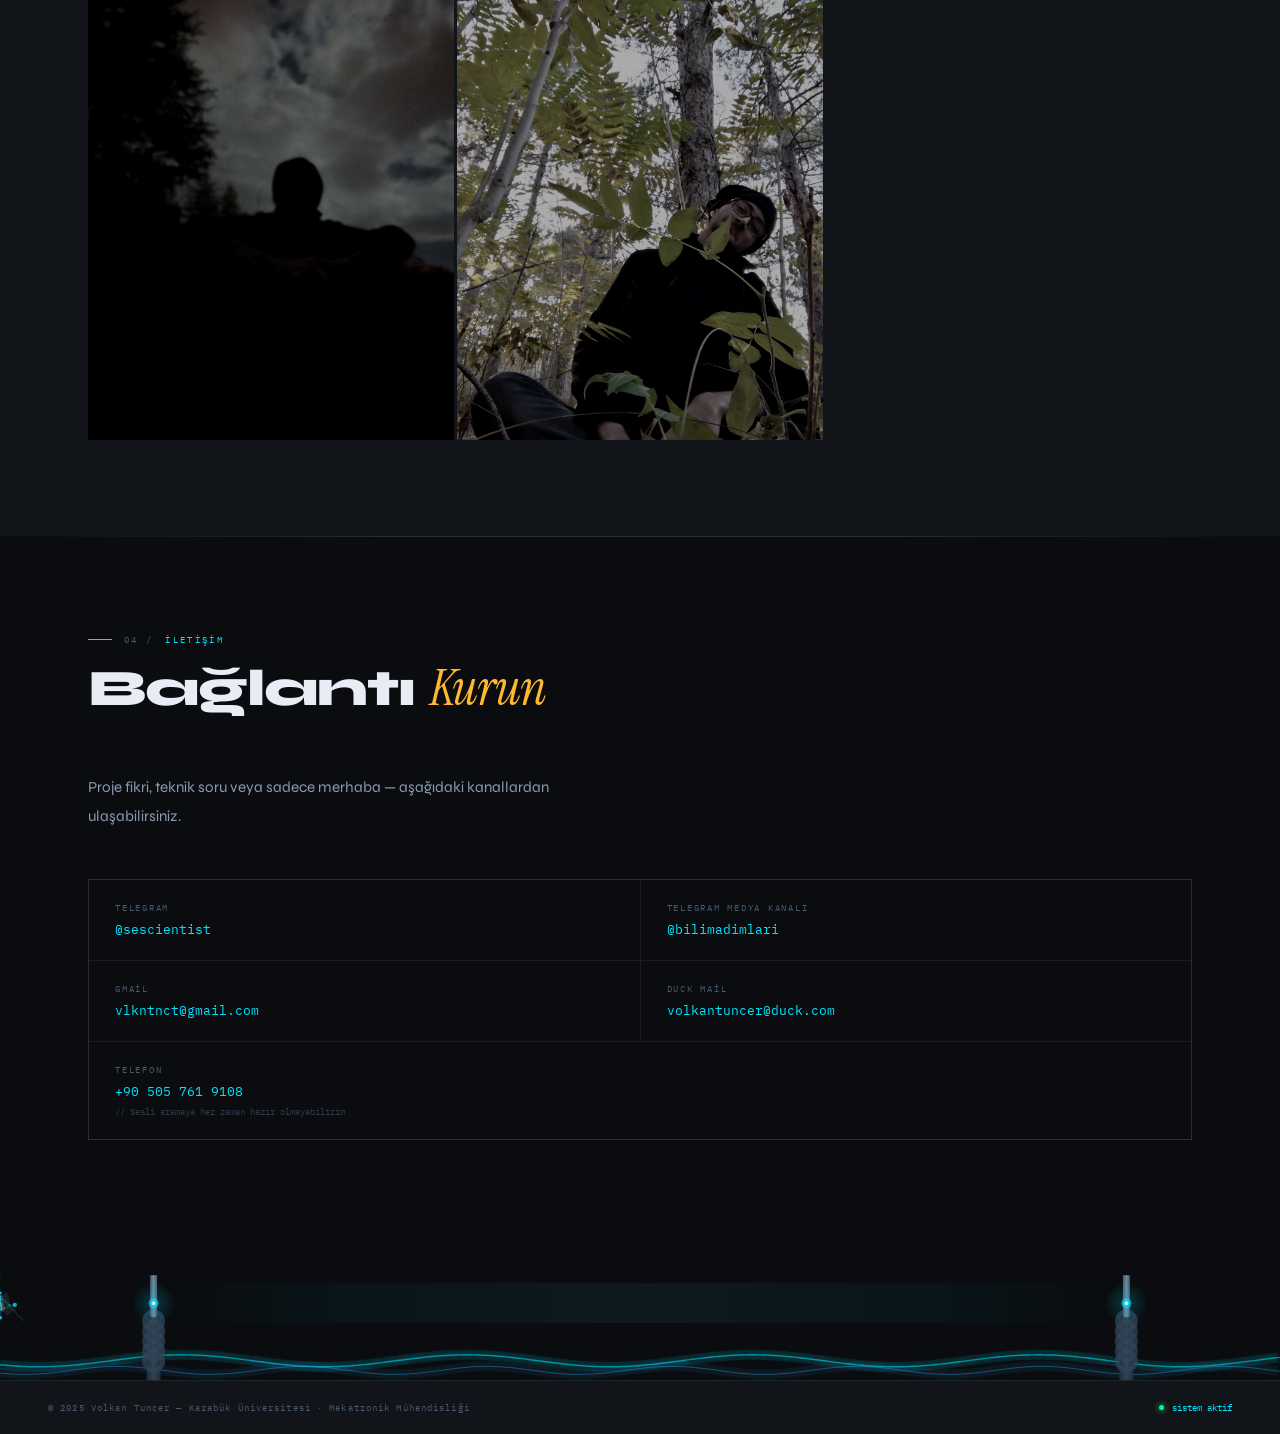
==== commit 30be40f6: "javascript eklentileri" ====
--- a/index.html
+++ b/index.html
@@ -2371,6 +2371,512 @@
 
     animate();
 
+    /* ══════════════════════════════════
+   1. MÜHENDİSLİK CETVELİ
+   Tam ekran, fareyi lag'li takip eden
+   teknik çizim cetveli
+══════════════════════════════════ */
+(function(){
+  const rul=document.createElement('canvas');
+  rul.style.cssText='position:fixed;inset:0;z-index:50;pointer-events:none;width:100%;height:100%;';
+  document.body.appendChild(rul);
+  const rctx=rul.getContext('2d');
+  let rmx=-999,rmy=-999,trx=-999,try_=-999;
+  function rsz(){rul.width=window.innerWidth;rul.height=window.innerHeight;}
+  rsz();window.addEventListener('resize',rsz);
+  document.addEventListener('mousemove',e=>{rmx=e.clientX;rmy=e.clientY;});
+  document.addEventListener('mouseleave',()=>{rmx=-999;rmy=-999;});
+  const GAP=40;
+  (function tick(){
+    requestAnimationFrame(tick);
+    trx+=(rmx-trx)*0.09; try_+=(rmy-try_)*0.09;
+    const W=rul.width,H=rul.height;
+    rctx.clearRect(0,0,W,H);
+    if(rmx<0)return;
+    rctx.font='8px "IBM Plex Mono",monospace';
+
+    // dikey çizgi
+    rctx.setLineDash([5,6]);
+    rctx.beginPath();rctx.moveTo(trx,0);rctx.lineTo(trx,H);
+    rctx.strokeStyle='rgba(0,229,255,0.16)';rctx.lineWidth=1;rctx.stroke();
+    // yatay çizgi
+    rctx.beginPath();rctx.moveTo(0,try_);rctx.lineTo(W,try_);rctx.stroke();
+    rctx.setLineDash([]);
+
+    // yatay eksen tikleri
+    rctx.textAlign='center';
+    for(let x=0;x<W;x+=GAP){
+      const maj=x%(GAP*5)===0;
+      const th=maj?10:x%(GAP*2)===0?6:3;
+      rctx.beginPath();rctx.moveTo(x,try_-th);rctx.lineTo(x,try_+th);
+      rctx.strokeStyle=maj?'rgba(0,229,255,0.55)':'rgba(0,229,255,0.18)';
+      rctx.lineWidth=maj?1:0.5;rctx.stroke();
+      if(maj){rctx.fillStyle='rgba(0,229,255,0.42)';rctx.fillText(x+'px',x,try_-14);}
+    }
+    // dikey eksen tikleri
+    rctx.textAlign='right';
+    for(let y=0;y<H;y+=GAP){
+      const maj=y%(GAP*5)===0;
+      const tw=maj?10:y%(GAP*2)===0?6:3;
+      rctx.beginPath();rctx.moveTo(trx-tw,y);rctx.lineTo(trx+tw,y);
+      rctx.strokeStyle=maj?'rgba(0,229,255,0.55)':'rgba(0,229,255,0.18)';
+      rctx.lineWidth=maj?1:0.5;rctx.stroke();
+      if(maj){rctx.fillStyle='rgba(0,229,255,0.42)';rctx.fillText(y+'px',trx-14,y+3);}
+    }
+    // kesişim noktası
+    rctx.beginPath();rctx.arc(trx,try_,3.5,0,Math.PI*2);
+    rctx.fillStyle='rgba(0,229,255,0.9)';rctx.fill();
+    // koordinat etiketi
+    rctx.font='9px "IBM Plex Mono",monospace';
+    rctx.textAlign='left';
+    rctx.fillStyle='rgba(0,229,255,0.65)';
+    rctx.fillText('X:'+Math.round(trx)+'  Y:'+Math.round(try_),trx+11,try_-12);
+    // sağ üst köşe koordinat paneli
+    rctx.fillStyle='rgba(10,12,15,0.55)';
+    rctx.fillRect(W-130,8,122,38);
+    rctx.strokeStyle='rgba(0,229,255,0.2)';rctx.lineWidth=0.5;
+    rctx.strokeRect(W-130,8,122,38);
+    rctx.fillStyle='rgba(0,229,255,0.35)';
+    rctx.font='7px "IBM Plex Mono",monospace';
+    rctx.textAlign='left';
+    rctx.fillText('MKT-ENG // CURSOR POS',W-122,22);
+    rctx.fillStyle='rgba(0,229,255,0.75)';
+    rctx.font='10px "IBM Plex Mono",monospace';
+    rctx.fillText('X:'+Math.round(trx)+'  Y:'+Math.round(try_),W-122,37);
+  })();
+})();
+
+/* ══════════════════════════════════
+   2. BÖLÜM SINIRI — ELEKTRİK HATTI
+══════════════════════════════════ */
+(function(){
+  const wc=document.createElement('canvas');
+  wc.style.cssText='position:fixed;inset:0;z-index:9990;pointer-events:none;width:100%;height:100%;';
+  document.body.insertBefore(wc,document.body.firstChild);
+  const wctx=wc.getContext('2d');
+  let wW,wH;
+  function rsz(){wW=wc.width=window.innerWidth;wH=wc.height=window.innerHeight;}
+  rsz();window.addEventListener('resize',rsz);
+
+  function getDivYs(){
+    return Array.from(document.querySelectorAll('.s-divider')).map(el=>{
+      const r=el.getBoundingClientRect();return r.top+r.height/2;
+    });
+  }
+
+  // Her hat için state
+  const lines=[];
+
+  function initLines(){
+    const ys=getDivYs();
+    ys.forEach((y,i)=>{
+      lines.push({
+        y,
+        // Akan elektrik parçacıkları
+        particles:[],
+        pTimer:0,
+        // Rezistör konumları — hat üzerinde sabit
+        resistors:[
+          {xPct:0.18, heat:0, maxHeat:1},
+          {xPct:0.50, heat:0, maxHeat:1},
+          {xPct:0.82, heat:0, maxHeat:1},
+        ],
+        // LED konumları
+        leds:[
+          {xPct:0.08, lit:0},
+          {xPct:0.35, lit:0},
+          {xPct:0.65, lit:0},
+          {xPct:0.92, lit:0},
+        ],
+        dir: i%2===0 ? 1 : -1,
+      });
+    });
+  }
+
+  setTimeout(initLines, 300);
+
+  function spawnParticle(line){
+    const startX = line.dir>0 ? 0 : wW;
+    line.particles.push({
+      x: startX,
+      speed: (2.8+Math.random()*2.2) * line.dir,
+      size: 3+Math.random()*3,
+      alpha: 0.8+Math.random()*0.2,
+      tail: [],
+    });
+  }
+
+  let pt=0;
+  (function loop(){
+    requestAnimationFrame(loop);
+    pt+=0.016;
+
+    const ys=getDivYs();
+    // y pozisyonlarını güncelle (scroll)
+    lines.forEach((l,i)=>{ if(ys[i]!==undefined) l.y=ys[i]; });
+
+    wctx.clearRect(0,0,wW,wH);
+
+    lines.forEach(line=>{
+      const y=line.y;
+      line.pTimer++;
+
+      // Her 18 frame'de yeni parçacık
+      if(line.pTimer%18===0) spawnParticle(line);
+
+      // === ANA HAT ===
+// Ana hat glow — 0.08'den 0.03'e
+wctx.strokeStyle='rgba(0,229,255,0.03)';wctx.lineWidth=6;wctx.stroke();
+// Ana tel — 0.22'den 0.10'a
+wctx.strokeStyle='rgba(0,229,255,0.10)';wctx.lineWidth=1.2;wctx.stroke();
+
+ // === REZİSTÖRLER ===
+      line.resistors.forEach(res=>{
+        const rx=res.xPct*wW;
+        const rw=22, rh=8;
+        line.particles.forEach(p=>{
+          if(Math.abs(p.x-rx)<rw) res.heat=Math.min(1,res.heat+0.06);
+        });
+        res.heat=Math.max(0,res.heat-0.012);
+        const steps=6;
+        const stepW=rw*2/steps;
+        wctx.beginPath();
+        wctx.moveTo(rx-rw,y);
+        for(let s=0;s<=steps;s++){
+          const sx=rx-rw+s*stepW;
+          // yön: line.dir > 0 ise normal, < 0 ise dikey yön ters
+          const sy=y+(s%2===0 ? -rh/2*line.dir : rh/2*line.dir);
+          wctx.lineTo(sx,sy);
+        }
+        wctx.lineTo(rx+rw,y);
+        const h=res.heat;
+        const r=Math.round(0+h*220);
+        const g=Math.round(100*(1-h*0.7));
+        const b=Math.round(180*(1-h));
+        wctx.strokeStyle=`rgba(${r},${g},${b},${0.7+h*0.3})`;
+        wctx.lineWidth=2;
+        if(h>0.1){wctx.shadowColor=`rgba(${r},${g},${b},0.8)`;wctx.shadowBlur=5+h*4;}
+        wctx.stroke();wctx.shadowBlur=0;
+        wctx.font='7px "IBM Plex Mono",monospace';
+        wctx.fillStyle=`rgba(${r},${g},${b},${0.4+h*0.5})`;
+        wctx.textAlign='center';
+        wctx.fillText('Ω',rx,y-(13*line.dir));
+      });
+
+      // === LED'LER ===
+      line.leds.forEach(led=>{
+        const lx=led.xPct*wW;
+        let close=false;
+        line.particles.forEach(p=>{ if(Math.abs(p.x-lx)<18) close=true; });
+        if(close) led.lit=Math.min(1,led.lit+0.15);
+        else led.lit=Math.max(0,led.lit-0.04);
+        const lit=led.lit;
+        wctx.beginPath();
+        wctx.moveTo(lx-5,y);wctx.lineTo(lx+5,y);
+        wctx.strokeStyle='rgba(100,150,180,0.4)';wctx.lineWidth=1;wctx.stroke();
+        wctx.save();
+        wctx.translate(lx,y);
+        // akım yönüne göre LED'i döndür — dir>0 normal, dir<0 yatayda ayna
+        wctx.scale(line.dir,1);
+        wctx.beginPath();
+        wctx.moveTo(-5,-7);wctx.lineTo(-5,7);wctx.lineTo(6,0);wctx.closePath();
+        const ledCol=lit>0.05?`rgba(0,229,255,${0.3+lit*0.7})`:'rgba(0,80,120,0.4)';
+        wctx.fillStyle=ledCol;
+        if(lit>0.1){wctx.shadowColor='rgba(0,229,255,0.9)';wctx.shadowBlur=5+lit*6;}
+        wctx.fill();wctx.shadowBlur=0;
+        wctx.beginPath();wctx.moveTo(6,-8);wctx.lineTo(6,8);
+        wctx.strokeStyle=lit>0.05?`rgba(0,229,255,${0.6+lit*0.4})`:'rgba(60,100,140,0.5)';
+        wctx.lineWidth=1.5;wctx.stroke();
+        if(lit>0.2){
+          for(let r=1;r<=2;r++){
+            wctx.beginPath();
+            wctx.moveTo(9,r*5-6);wctx.lineTo(14,r*5-6+(Math.random()-0.5)*2);
+            wctx.strokeStyle=`rgba(0,229,255,${lit*0.6/r})`;
+            wctx.lineWidth=0.8;wctx.stroke();
+          }
+        }
+        wctx.restore();
+      });
+      // === PARÇACıKLAR ===
+      line.particles=line.particles.filter(p=>{
+        const out=line.dir>0?p.x>wW+20:p.x<-20;
+        return !out;
+      });
+
+      line.particles.forEach(p=>{
+        // kuyruk kaydet
+        p.tail.push({x:p.x,y});
+        if(p.tail.length>22) p.tail.shift();
+
+        p.x+=p.speed;
+
+        // Kuyruk
+        for(let t=0;t<p.tail.length-1;t++){
+          const a=(t/p.tail.length)*0.6*p.alpha;
+          wctx.beginPath();
+          wctx.moveTo(p.tail[t].x,p.tail[t].y);
+          wctx.lineTo(p.tail[t+1].x,p.tail[t+1].y);
+          wctx.strokeStyle=`rgba(0,229,255,${a})`;
+          wctx.lineWidth=2+t/p.tail.length*2;wctx.stroke();
+        }
+
+        // Parçacık gövdesi — parlak yuvarlak
+        const pg=wctx.createRadialGradient(p.x,y,0,p.x,y,p.size*2.2);
+        pg.addColorStop(0,`rgba(220,248,255,${p.alpha})`);
+        pg.addColorStop(0.4,`rgba(0,229,255,${p.alpha*0.9})`);
+        pg.addColorStop(1,'rgba(0,229,255,0)');
+        wctx.beginPath();wctx.arc(p.x,y,p.size*2.2,0,Math.PI*2);
+        wctx.fillStyle=pg;
+        wctx.shadowColor='rgba(0,229,255,1)';wctx.shadowBlur=12;
+        wctx.fill();wctx.shadowBlur=0;
+
+        // merkez beyaz
+        wctx.beginPath();wctx.arc(p.x,y,p.size*0.5,0,Math.PI*2);
+        wctx.fillStyle=`rgba(255,255,255,${p.alpha*0.4})`;wctx.fill();
+      });
+    });
+  })();
+})();
+/* ══════════════════════════════════
+   3. ARK MAKİNESİ
+   İki elektrot — aralarında atlayan
+   çatallanmış yıldırım ark deşarjı
+══════════════════════════════════ */
+(function(){
+  const host=document.getElementById('contact');
+  if(!host)return;
+
+  const wrap=document.createElement('div');
+  Object.assign(wrap.style,{
+    position:'relative',width:'100%',height:'160px',
+    overflow:'hidden',background:'transparent',marginTop:'-16px',
+  });
+  const ac=document.createElement('canvas');
+  ac.style.cssText='display:block;width:100%;height:100%;';
+  wrap.appendChild(ac);
+  host.after(wrap);
+
+  const actx=ac.getContext('2d');
+  let aW,aH;
+  function rsz(){aW=ac.width=ac.offsetWidth;aH=ac.height=ac.offsetHeight;}
+  rsz();window.addEventListener('resize',rsz);
+
+  // elektrot konumları
+  function lx(){return aW*0.12;}
+  function rx(){return aW*0.88;}
+  function ey(){return aH*0.52;}
+
+  const ARC={bolts:[],sparks:[],glowPhase:0,bTimer:0};
+
+  function makeBolt(x1,y1,x2,y2){
+    const pts=[{x:x1,y:y1}];
+    function sub(ax,ay,bx,by,d){
+      if(d===0){pts.push({x:bx,y:by});return;}
+      const len=Math.hypot(bx-ax,by-ay);
+      const mx=(ax+bx)/2+(Math.random()-0.5)*len*0.42;
+      const my=(ay+by)/2+(Math.random()-0.5)*len*0.42;
+      sub(ax,ay,mx,my,d-1);sub(mx,my,bx,by,d-1);
+    }
+    sub(x1,y1,x2,y2,5);
+    return pts;
+  }
+
+  function spawnBolt(){
+    const jit=16;
+    const y1=ey()+(Math.random()-0.5)*jit;
+    const y2=ey()+(Math.random()-0.5)*jit;
+    ARC.bolts.push({
+      pts:makeBolt(lx(),y1,rx(),y2),
+      life:1,decay:0.055+Math.random()*0.07,
+      w:Math.random()<0.25?2.2:0.9,
+      col:Math.random()<0.65?[0,229,255]:Math.random()<0.5?[180,240,255]:[255,250,200],
+      branch:Math.random()<0.4, // dallanma
+    });
+    // kıvılcımlar
+    for(let i=0;i<8;i++){
+      const side=Math.random()<0.5?lx():rx();
+      const a=Math.random()*Math.PI*2;
+      const spd=1.8+Math.random()*4;
+      ARC.sparks.push({x:side,y:ey()+(Math.random()-0.5)*14,
+        vx:Math.cos(a)*spd,vy:Math.sin(a)*spd-0.8,
+        life:1,decay:0.035+Math.random()*0.045,r:Math.random()*2.2+0.4});
+    }
+  }
+
+  function drawElectrode(x,y){
+    // yalıtkan sütun
+    const ig=actx.createLinearGradient(x-8,0,x+8,0);
+    ig.addColorStop(0,'rgba(30,42,54,0.9)');
+    ig.addColorStop(0.5,'rgba(55,72,90,0.9)');
+    ig.addColorStop(1,'rgba(30,42,54,0.9)');
+    actx.fillStyle=ig;
+    actx.fillRect(x-7,y+14,14,aH-y-14);
+    // yalıtkan halkalar
+    for(let i=0;i<5;i++){
+      actx.beginPath();actx.arc(x,y+18+i*10,9,0,Math.PI*2);
+      actx.strokeStyle='rgba(50,70,90,0.7)';actx.lineWidth=5;actx.stroke();
+    }
+    // iletken çubuk
+    const rg=actx.createLinearGradient(x-4,0,x+4,0);
+    rg.addColorStop(0,'rgba(60,80,100,1)');
+    rg.addColorStop(0.5,'rgba(110,140,160,1)');
+    rg.addColorStop(1,'rgba(60,80,100,1)');
+    actx.fillStyle=rg;
+    actx.fillRect(x-3.5,y-28,7,42);
+    // uç aura
+    const ag=actx.createRadialGradient(x,y,0,x,y,22);
+    ag.addColorStop(0,`rgba(0,229,255,${0.15+Math.sin(ARC.glowPhase)*0.08})`);
+    ag.addColorStop(1,'rgba(0,229,255,0)');
+    actx.beginPath();actx.arc(x,y,22,0,Math.PI*2);
+    actx.fillStyle=ag;actx.fill();
+    // uç nokta
+    actx.beginPath();actx.arc(x,y,5,0,Math.PI*2);
+    actx.fillStyle='rgba(0,229,255,0.6)';actx.fill();
+    actx.beginPath();actx.arc(x,y,2,0,Math.PI*2);
+    actx.fillStyle='rgba(200,240,255,0.95)';actx.fill();
+    // etiket
+    actx.font='8px "IBM Plex Mono",monospace';
+    actx.fillStyle='rgba(0,229,255,0.32)';
+    actx.textAlign='center';
+    actx.fillText(x<aW/2?'(-) KATOT':'(+) ANOT',x,y+60+28);
+  }
+
+
+  let at=0;
+  (function loop(){
+    requestAnimationFrame(loop);
+    at+=0.016;rsz();
+    ARC.glowPhase+=0.05;ARC.bTimer++;
+    actx.clearRect(0,0,aW,aH);
+
+    // üst bağlantı rayı
+    actx.beginPath();actx.moveTo(lx(),12);actx.lineTo(rx(),12);
+    actx.strokeStyle='rgba(50,70,90,0.6)';actx.lineWidth=5;actx.stroke();
+    actx.beginPath();actx.moveTo(lx(),14);actx.lineTo(rx(),14);
+    actx.strokeStyle='rgba(0,229,255,0.07)';actx.lineWidth=1;actx.stroke();
+
+    // başlık
+    actx.font='8px "IBM Plex Mono",monospace';
+    actx.fillStyle='rgba(0,229,255,0.28)';actx.textAlign='center';
+    actx.fillText('// ELEKTRİK ARK DEŞARJÜ — KATOT → ANOT → PLAZMA',aW/2,8);
+
+    // elektrotlar arası plazma alanı
+    const pg=actx.createLinearGradient(lx(),ey(),rx(),ey());
+    const gp=0.03+Math.sin(ARC.glowPhase)*0.018;
+    pg.addColorStop(0,'rgba(0,229,255,0)');
+    pg.addColorStop(0.2,`rgba(0,229,255,${gp})`);
+    pg.addColorStop(0.5,`rgba(80,200,255,${gp*1.6})`);
+    pg.addColorStop(0.8,`rgba(0,229,255,${gp})`);
+    pg.addColorStop(1,'rgba(0,229,255,0)');
+    actx.fillStyle=pg;
+    actx.fillRect(lx(),ey()-20,rx()-lx(),40);
+
+    // ark ateşleme
+    if(ARC.bTimer%16===0)spawnBolt();
+    if(Math.random()<0.1)spawnBolt();
+
+    // ark çizimi
+    ARC.bolts=ARC.bolts.filter(b=>b.life>0);
+    ARC.bolts.forEach(b=>{
+      b.life-=b.decay;
+      const[r,g,bl]=b.col;
+
+      // dış kor
+      actx.beginPath();
+      b.pts.forEach((p,i)=>i===0?actx.moveTo(p.x,p.y):actx.lineTo(p.x,p.y));
+      actx.strokeStyle=`rgba(${r},${g},${bl},${b.life*0.12})`;
+      actx.lineWidth=18;actx.shadowBlur=0;actx.stroke();
+
+      // orta
+      actx.beginPath();
+      b.pts.forEach((p,i)=>i===0?actx.moveTo(p.x,p.y):actx.lineTo(p.x,p.y));
+      actx.strokeStyle=`rgba(${r},${g},${bl},${b.life*0.35})`;
+      actx.lineWidth=5;actx.stroke();
+
+      // kor çizgi
+      actx.beginPath();
+      b.pts.forEach((p,i)=>i===0?actx.moveTo(p.x,p.y):actx.lineTo(p.x,p.y));
+      actx.strokeStyle=`rgba(${r},${g},${bl},${b.life*0.95})`;
+      actx.lineWidth=b.w;
+      actx.shadowColor='rgba(0,229,255,1)';actx.shadowBlur=10;
+      actx.stroke();actx.shadowBlur=0;
+
+      // parlak beyaz merkez
+      actx.beginPath();
+      b.pts.forEach((p,i)=>i===0?actx.moveTo(p.x,p.y):actx.lineTo(p.x,p.y));
+      actx.strokeStyle=`rgba(255,255,255,${b.life*0.4})`;
+      actx.lineWidth=0.5;actx.stroke();
+
+      // dal ark (rastgele)
+      if(b.branch&&b.pts.length>8){
+        const startIdx=Math.floor(b.pts.length*0.3+Math.random()*b.pts.length*0.4);
+        const sp=b.pts[startIdx];
+        const branchPts=[sp];
+        function subBranch(ax,ay,bx,by,d){
+          if(d===0){branchPts.push({x:bx,y:by});return;}
+          const l=Math.hypot(bx-ax,by-ay);
+          const mx=(ax+bx)/2+(Math.random()-0.5)*l*0.5;
+          const my=(ay+by)/2+(Math.random()-0.5)*l*0.5;
+          subBranch(ax,ay,mx,my,d-1);subBranch(mx,my,bx,by,d-1);
+        }
+        const ex2=sp.x+(Math.random()-0.5)*120;
+        const ey2=sp.y+(Math.random()-0.5)*60;
+        subBranch(sp.x,sp.y,ex2,ey2,3);
+        actx.beginPath();
+        branchPts.forEach((p,i)=>i===0?actx.moveTo(p.x,p.y):actx.lineTo(p.x,p.y));
+        actx.strokeStyle=`rgba(${r},${g},${bl},${b.life*0.4})`;
+        actx.lineWidth=0.6;actx.stroke();
+      }
+    });
+
+    // kıvılcımlar
+    ARC.sparks=ARC.sparks.filter(s=>s.life>0);
+    ARC.sparks.forEach(s=>{
+      s.x+=s.vx;s.y+=s.vy;
+      s.vx*=0.90;s.vy+=0.12;
+      s.life-=s.decay;
+      actx.beginPath();actx.arc(s.x,s.y,s.r,0,Math.PI*2);
+      actx.fillStyle=`rgba(0,229,255,${s.life*0.9})`;actx.fill();
+      actx.beginPath();actx.moveTo(s.x,s.y);
+      actx.lineTo(s.x-s.vx*4,s.y-s.vy*4);
+      actx.strokeStyle=`rgba(0,229,255,${s.life*0.4})`;actx.lineWidth=0.8;actx.stroke();
+    });
+// sinüs dalgası — ark makinesinin altında
+    const sw1 = aH * 0.88;
+    const sw2 = aH * 0.94;
+    const sPhase = at * 2.5;
+    const sPhase2 = at * 1.8 + Math.PI;
+
+    [
+      {y: sw1, amp: 6, freq: 0.022, col: [0,229,255], alpha: 0.55, lw: 1.4},
+      {y: sw2, amp: 4, freq: 0.034, col: [60,180,255], alpha: 0.35, lw: 1.0},
+    ].forEach(s => {
+      // glow
+      actx.beginPath();
+      for(let x = 0; x <= aW; x += 3){
+        const yo = Math.sin(x * s.freq + sPhase) * s.amp;
+        x === 0 ? actx.moveTo(x, s.y + yo) : actx.lineTo(x, s.y + yo);
+      }
+      actx.strokeStyle = `rgba(${s.col},${s.alpha * 0.18})`;
+      actx.lineWidth = 10; actx.shadowBlur = 0; actx.stroke();
+
+      // ana çizgi
+      actx.beginPath();
+      for(let x = 0; x <= aW; x += 2){
+        const yo = Math.sin(x * s.freq + sPhase) * s.amp;
+        x === 0 ? actx.moveTo(x, s.y + yo) : actx.lineTo(x, s.y + yo);
+      }
+      actx.strokeStyle = `rgba(${s.col},${s.alpha})`;
+      actx.lineWidth = s.lw;
+      actx.shadowColor = `rgba(${s.col},0.7)`;
+      actx.shadowBlur = 6; actx.stroke(); actx.shadowBlur = 0;
+    });
+    // elektrotları çiz
+    drawElectrode(lx(),ey());
+    drawElectrode(rx(),ey());
+  })();
+
+})();
   </script>
 
 </body>
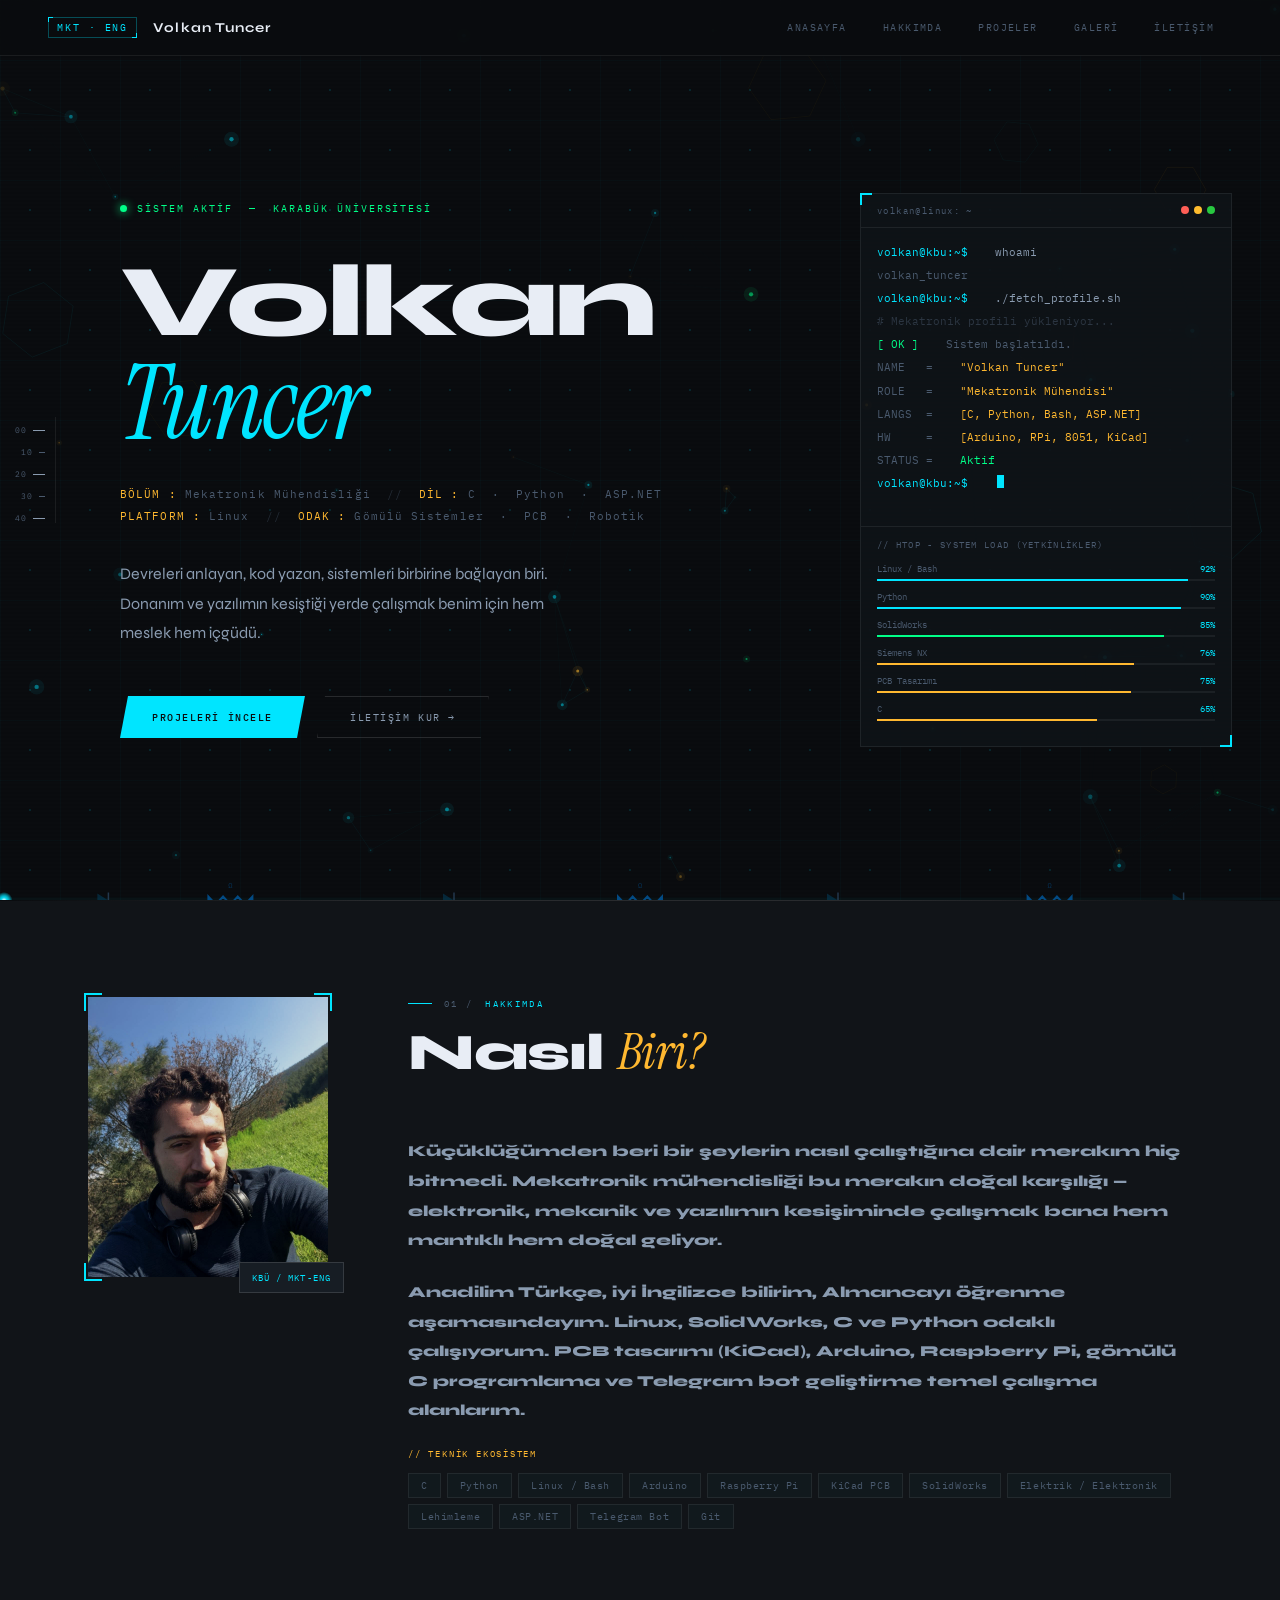
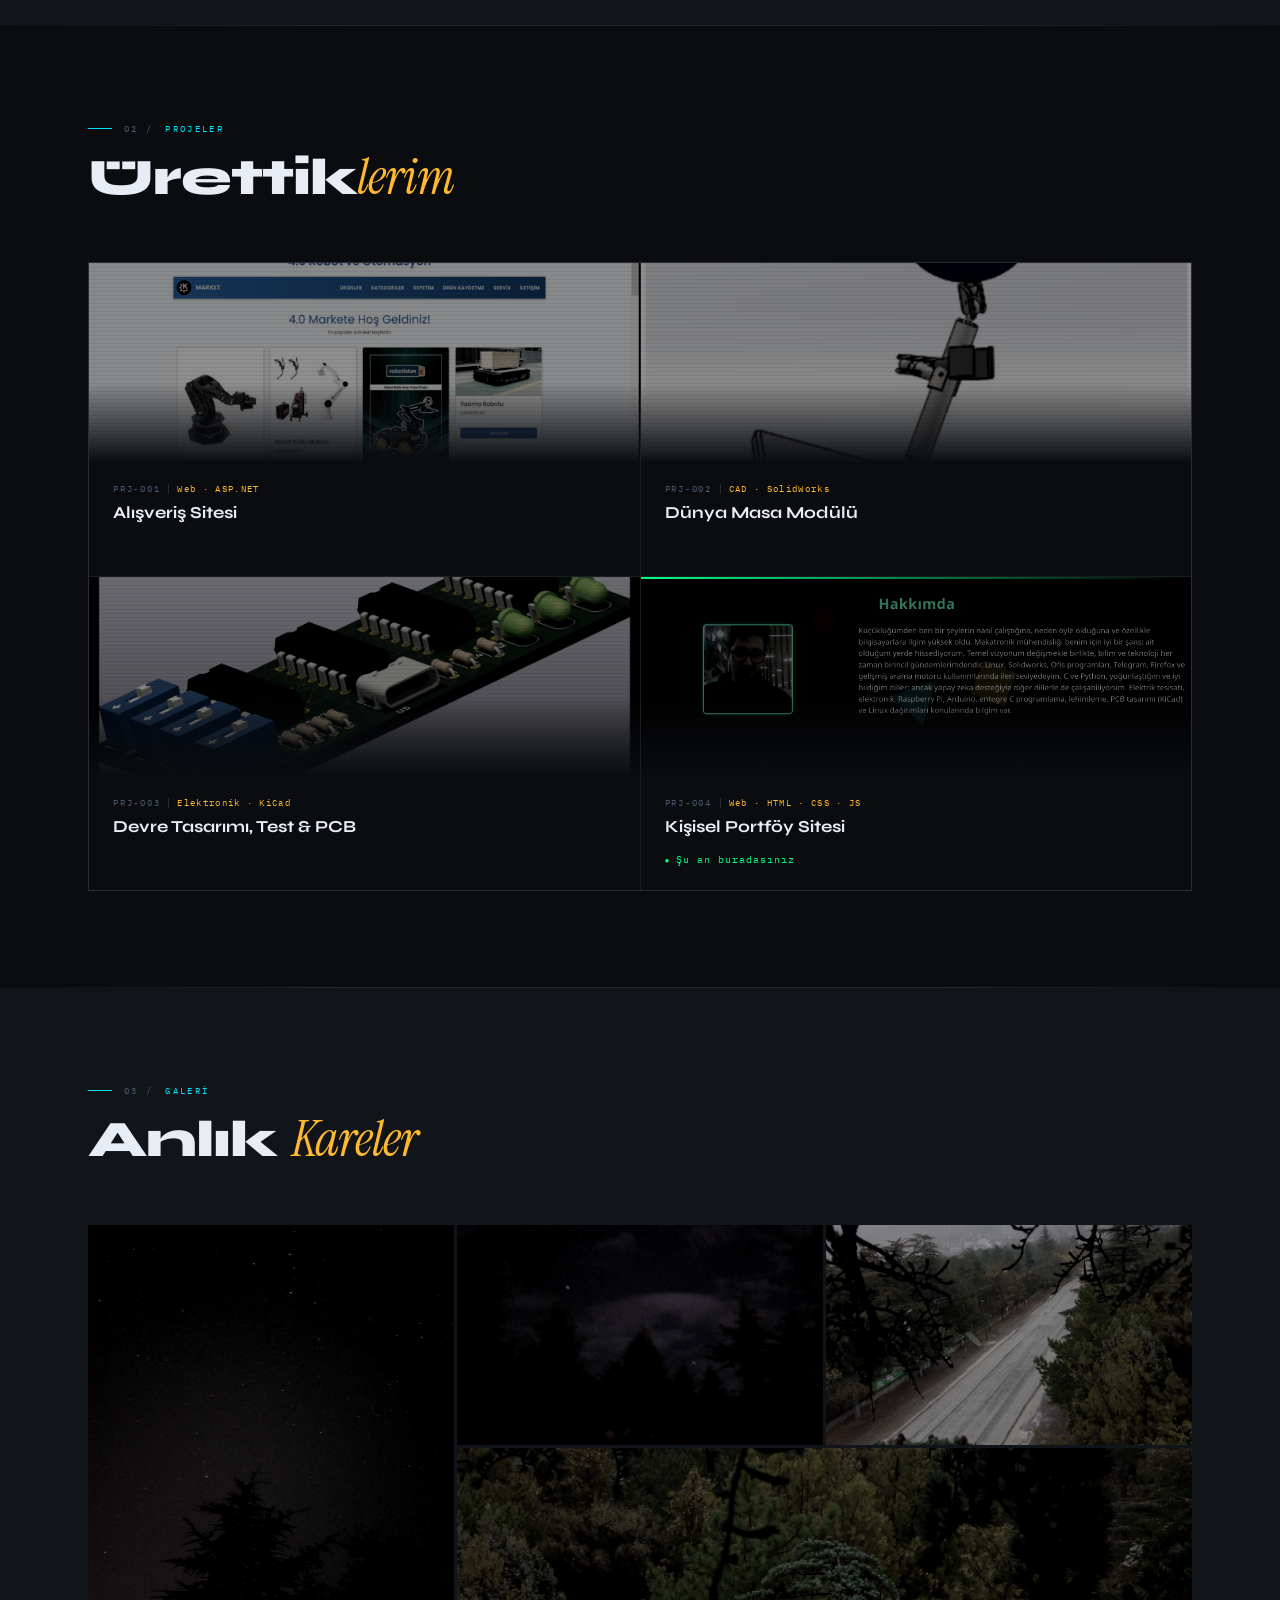
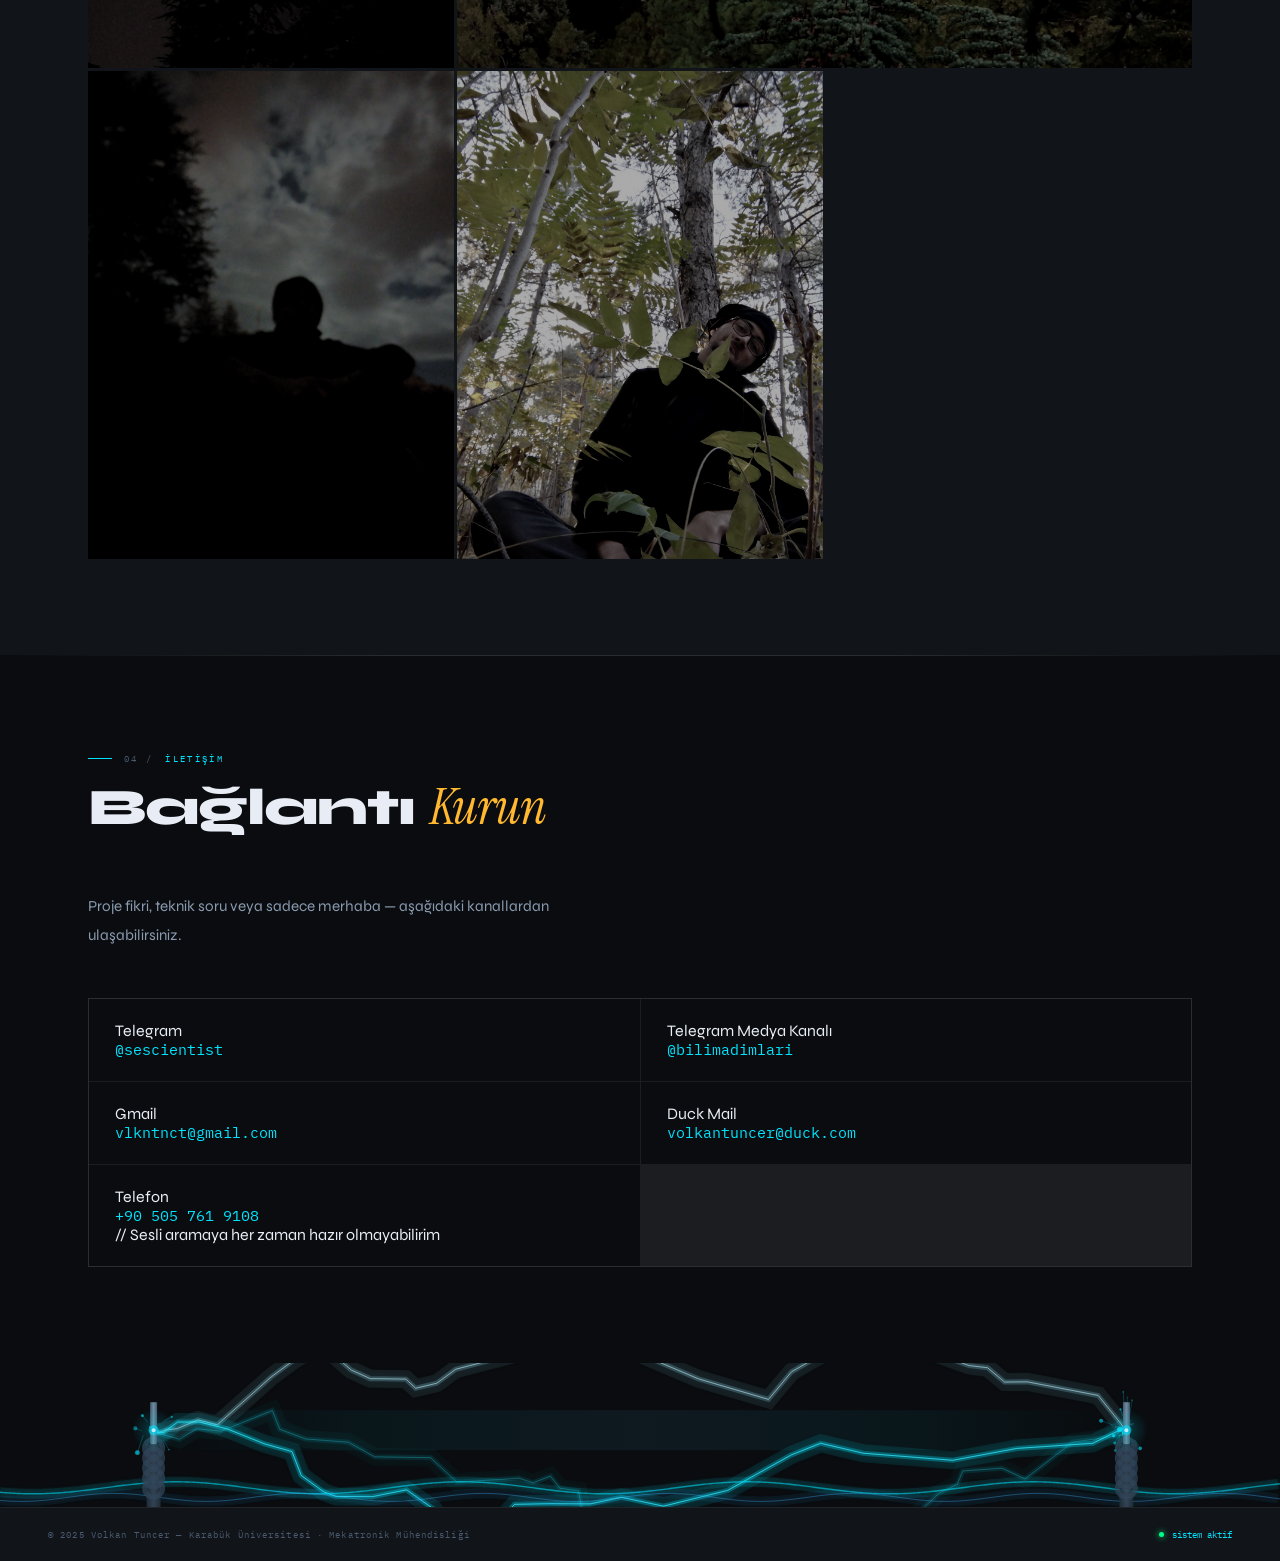
==== commit aea6cff4: "javascript ve html parametre güncellemesi" ====
--- a/index.html
+++ b/index.html
@@ -816,7 +816,7 @@
 
       font-size: 0.95rem; color: var(--fg2); line-height: 1.95;
 
-      margin-bottom: 22px; font-family: var(--head); font-weight: 400;
+      margin-bottom: 22px; font-family: var(--head); font-weight: 900;
 
     }
 
@@ -1046,53 +1046,37 @@
 
     }
 
-
-    .contact-grid { display: grid; grid-template-columns: repeat(2, 1fr); gap: 1px; background: var(--line); border: 1px solid var(--line); }
-
-
-    .c-card {
-
-      background: var(--ink); padding: 22px 26px;
-
-      position: relative; overflow: hidden;
-
-      transition: background 0.25s;
-
-    }
-
-    .c-card:hover { background: var(--ink3); }
-
-    .c-card::before {
-
-      content: ''; position: absolute; top: 0; left: 0; width: 2px; height: 100%;
-
-      background: var(--cyan); transform: scaleY(0); transform-origin: top;
-
-      transition: transform 0.35s;
-
-    }
-
-    .c-card:hover::before { transform: scaleY(1); }
-
-    .c-type { font-family: var(--mono); font-size: 0.55rem; color: var(--fg3); letter-spacing: 0.2em; text-transform: uppercase; margin-bottom: 8px; }
-
-    .c-val {
-
-      font-family: var(--mono); font-size: 0.82rem; color: var(--cyan);
-
-      text-decoration: none; display: block; word-break: break-all;
-
-      transition: color 0.2s;
-
-    }
-
-    .c-val:hover { color: var(--fg); }
-
-    .c-note { font-family: var(--mono); font-size: 0.56rem; color: var(--fg3); margin-top: 6px; opacity: 0.6; }
-
-    .c-card.full { grid-column: span 2; }
-
-
+.contact-grid {
+  display: grid;
+  grid-template-columns: repeat(2, 1fr);
+  gap: 1px;
+  background: var(--line);
+  border: 1px solid var(--line);
+  overflow: hidden;
+  min-width: 0; /* Gridin dışına taşmasını engellemek için kritik */
+}
+
+.c-card {
+  background: var(--ink);
+  padding: 22px 26px;
+  position: relative;
+  overflow: hidden;
+  transition: background 0.25s;
+  min-width: 0; /* Hücrenin içeriğe göre gereksiz genişlemesini engeller */
+}
+
+.c-val {
+  font-family: var(--mono);
+  font-size: 0.92rem;
+  color: var(--cyan);
+  text-decoration: none;
+  display: block;
+  /* Taşırma ve sığdırma ayarları */
+  word-break: break-all;
+  overflow-wrap: break-word;
+  white-space: normal;
+  max-width: 100%;
+}
     /* ═══ FOOTER ═══ */
 
     footer {
@@ -1175,7 +1159,7 @@
 
       footer { flex-direction: column; gap: 10px; padding: 18px 20px; text-align: center; }
 
-      .hero-spec { font-size: 0.62rem; }
+      .hero-spec { font-size: 0.82rem; }
 
       .hero-spec .sep { display: none; }
 
@@ -2524,12 +2508,11 @@
       // Her 18 frame'de yeni parçacık
       if(line.pTimer%18===0) spawnParticle(line);
 
-      // === ANA HAT ===
-// Ana hat glow — 0.08'den 0.03'e
-wctx.strokeStyle='rgba(0,229,255,0.03)';wctx.lineWidth=6;wctx.stroke();
-// Ana tel — 0.22'den 0.10'a
-wctx.strokeStyle='rgba(0,229,255,0.10)';wctx.lineWidth=1.2;wctx.stroke();
-
+// === ANA HAT ===
+      wctx.beginPath();wctx.moveTo(0,y);wctx.lineTo(wW,y);
+      wctx.strokeStyle='rgba(0,229,255,0.03)';wctx.lineWidth=6;wctx.stroke();
+      wctx.beginPath();wctx.moveTo(0,y);wctx.lineTo(wW,y);
+      wctx.strokeStyle='rgba(0,229,255,0.10)';wctx.lineWidth=1.2;wctx.stroke();
  // === REZİSTÖRLER ===
       line.resistors.forEach(res=>{
         const rx=res.xPct*wW;
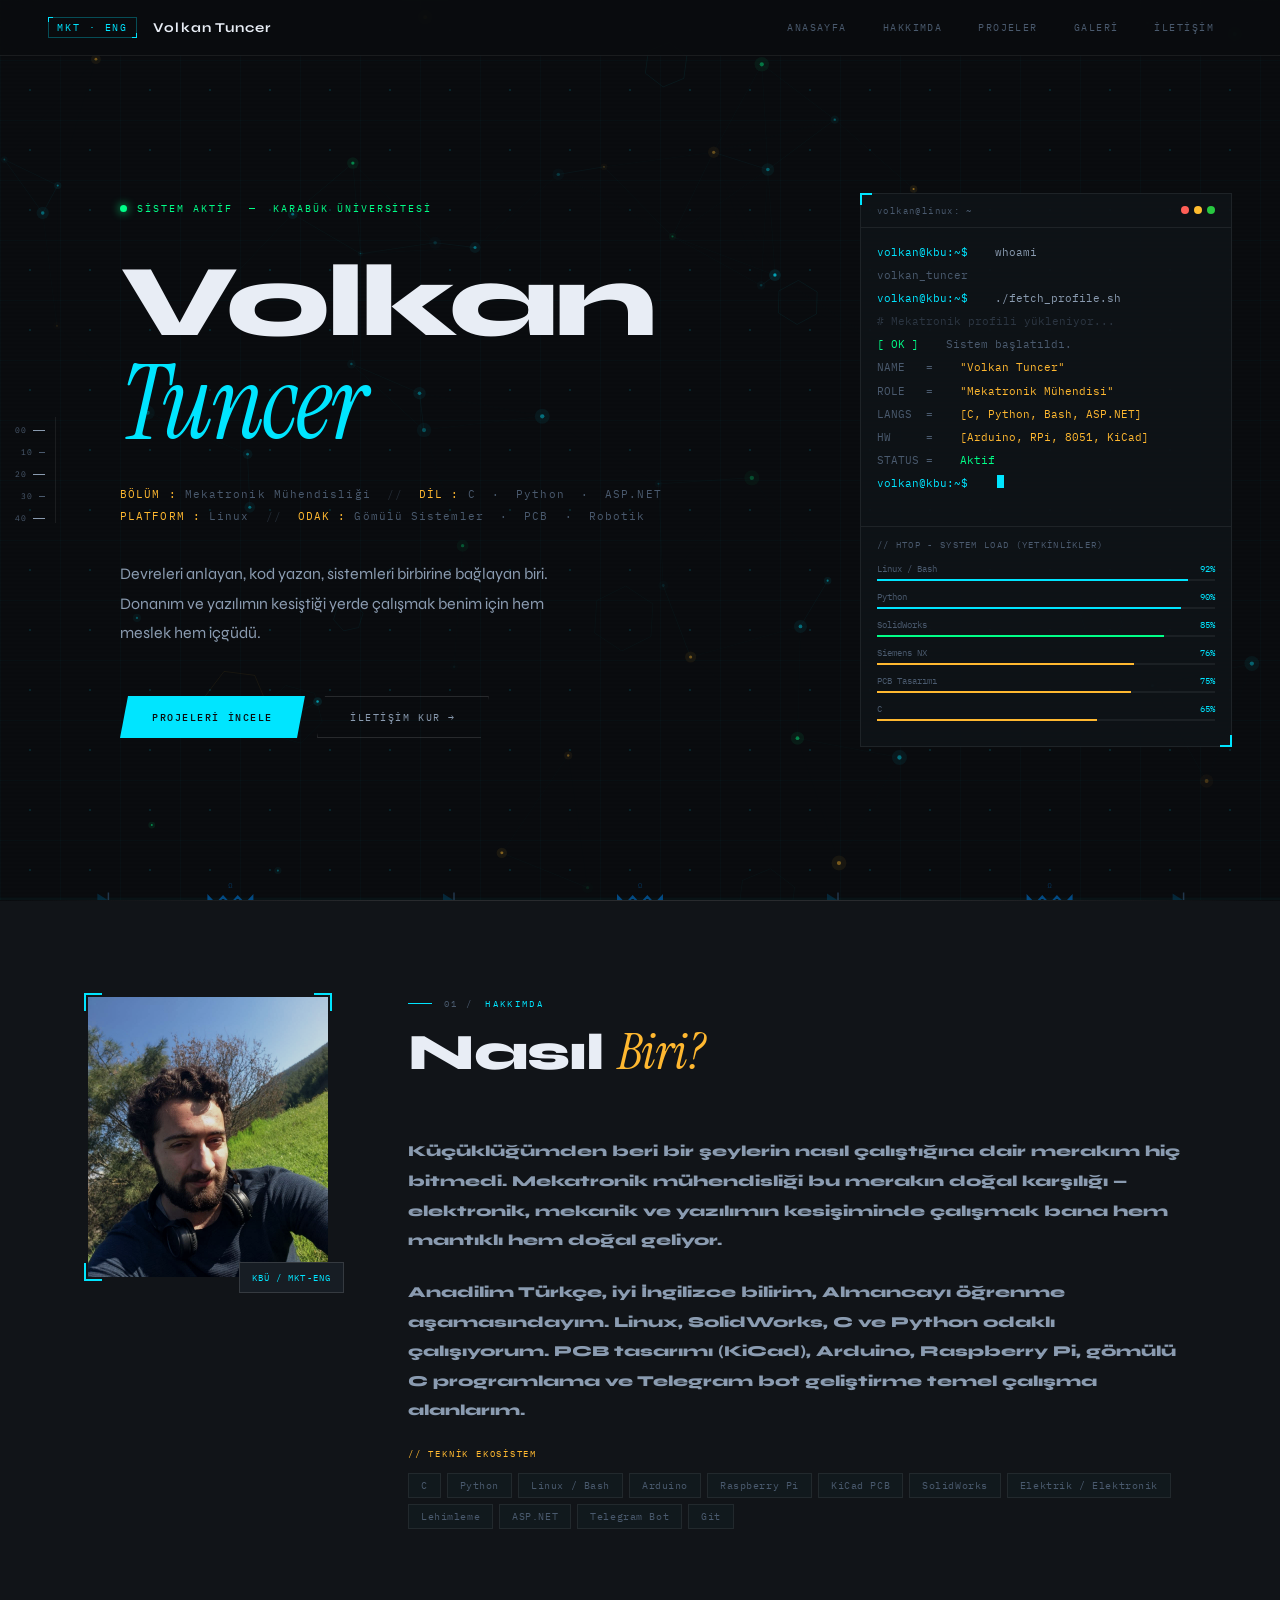
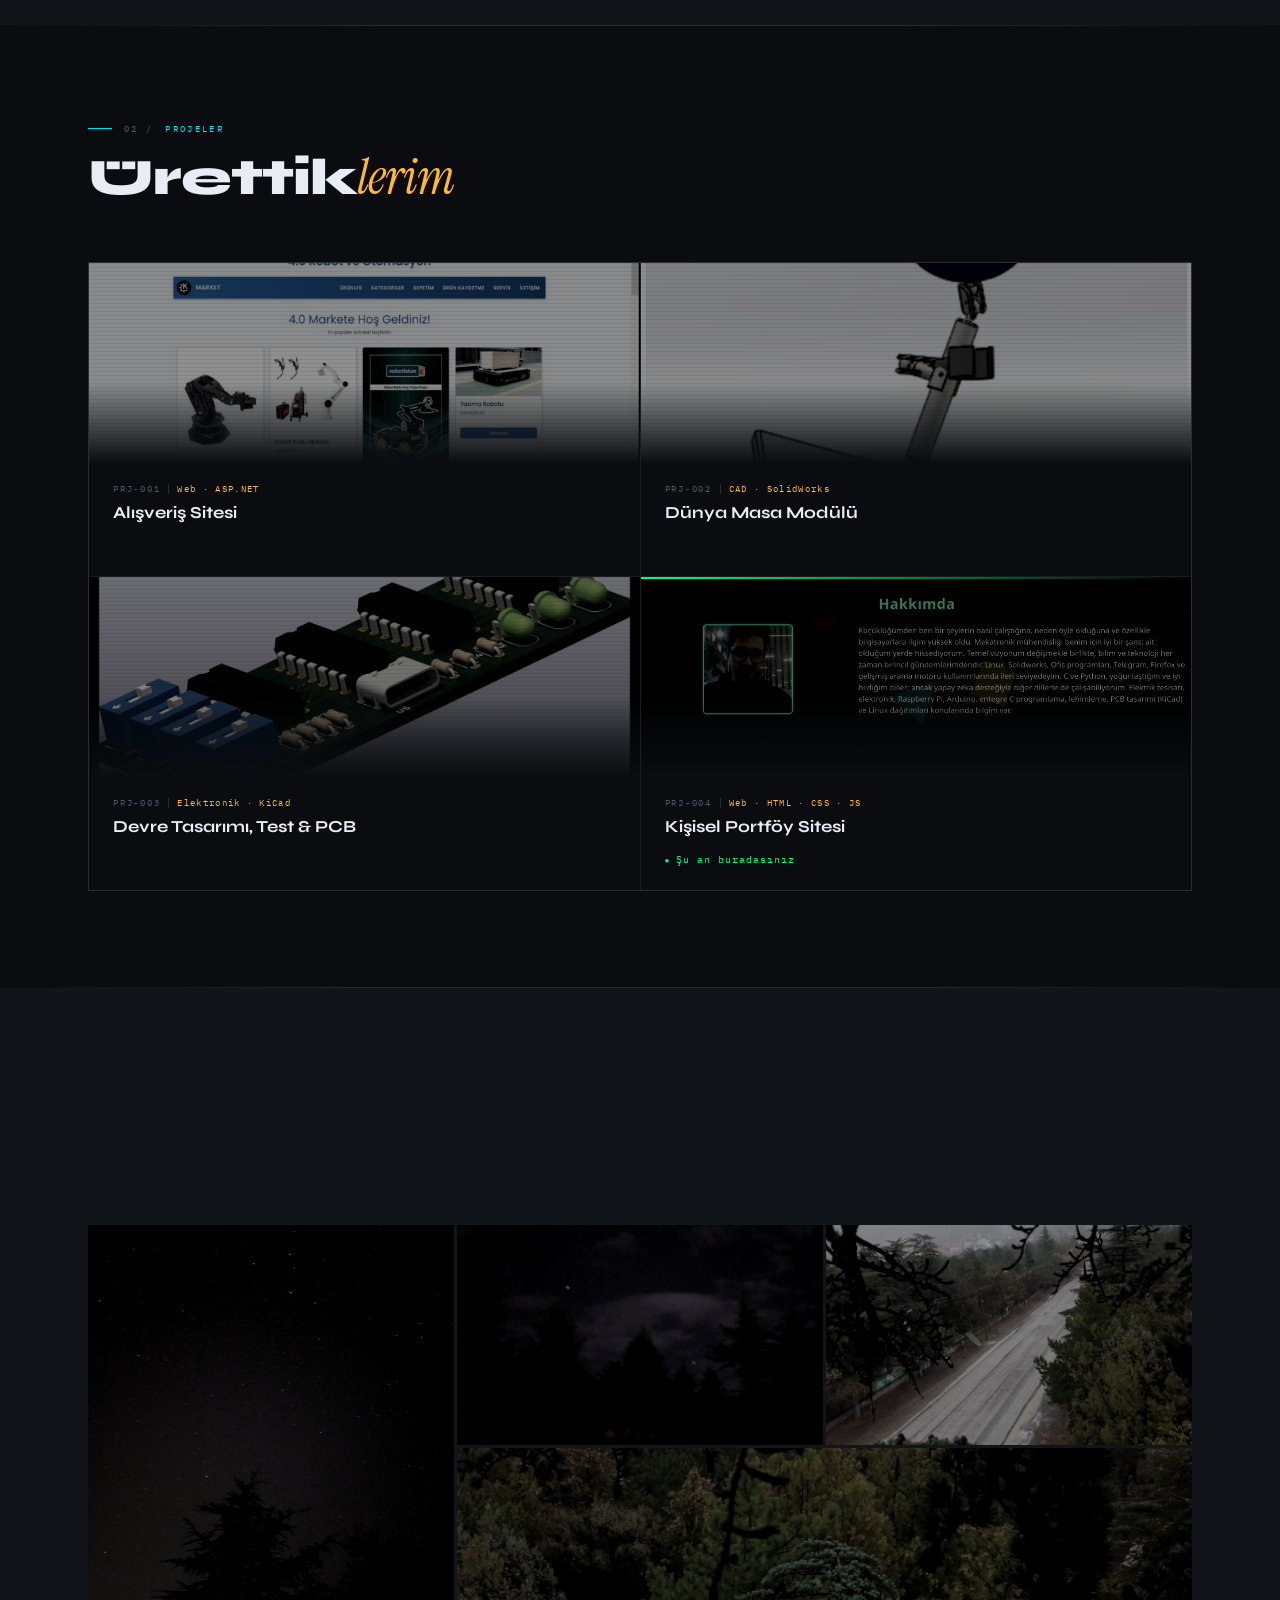
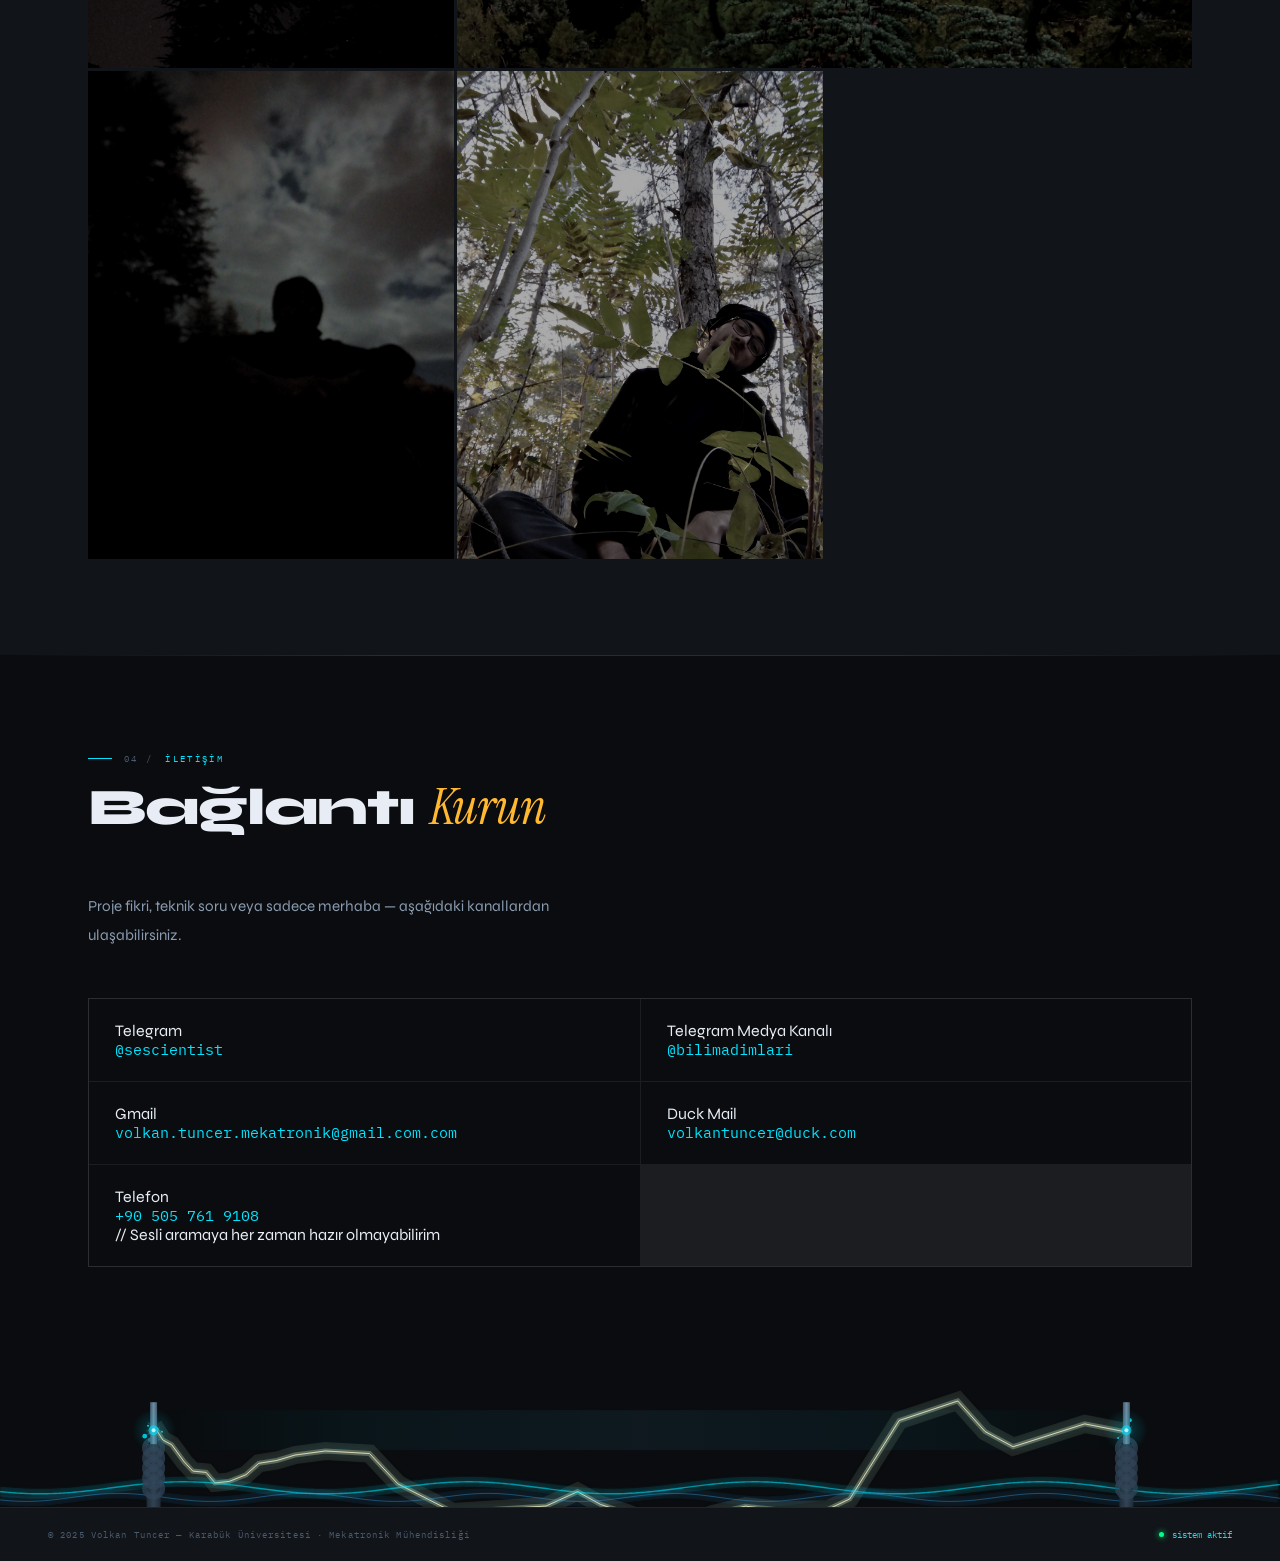
==== commit 94f1fa4a: "text" ====
--- a/index.html
+++ b/index.html
@@ -1743,7 +1743,7 @@
 
             <div class="c-type">Gmail</div>
 
-            <a class="c-val" href="mailto:vlkntnct@gmail.com">vlkntnct@gmail.com</a>
+            <a class="c-val" href="mailto:volkan.tuncer.mekatronik@gmail.com.com">volkan.tuncer.mekatronik@gmail.com.com</a>
 
           </div>
 
